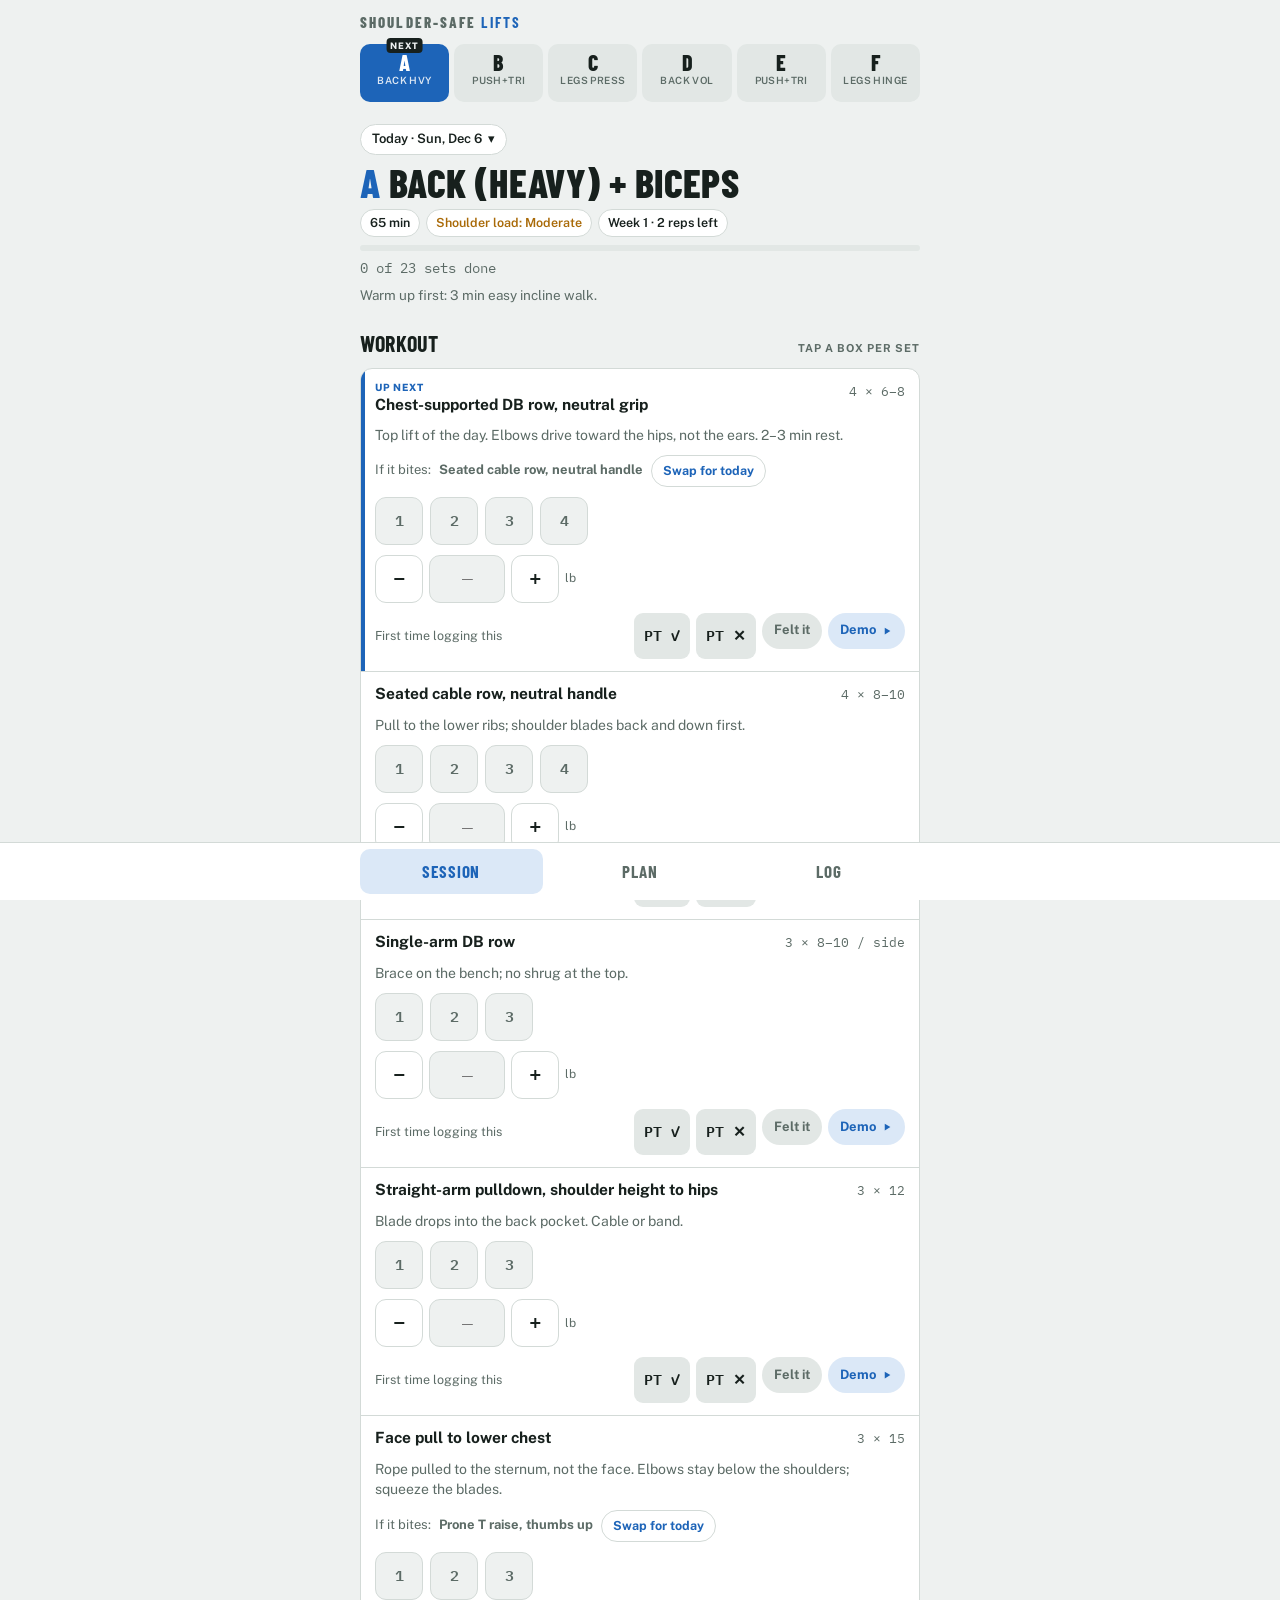
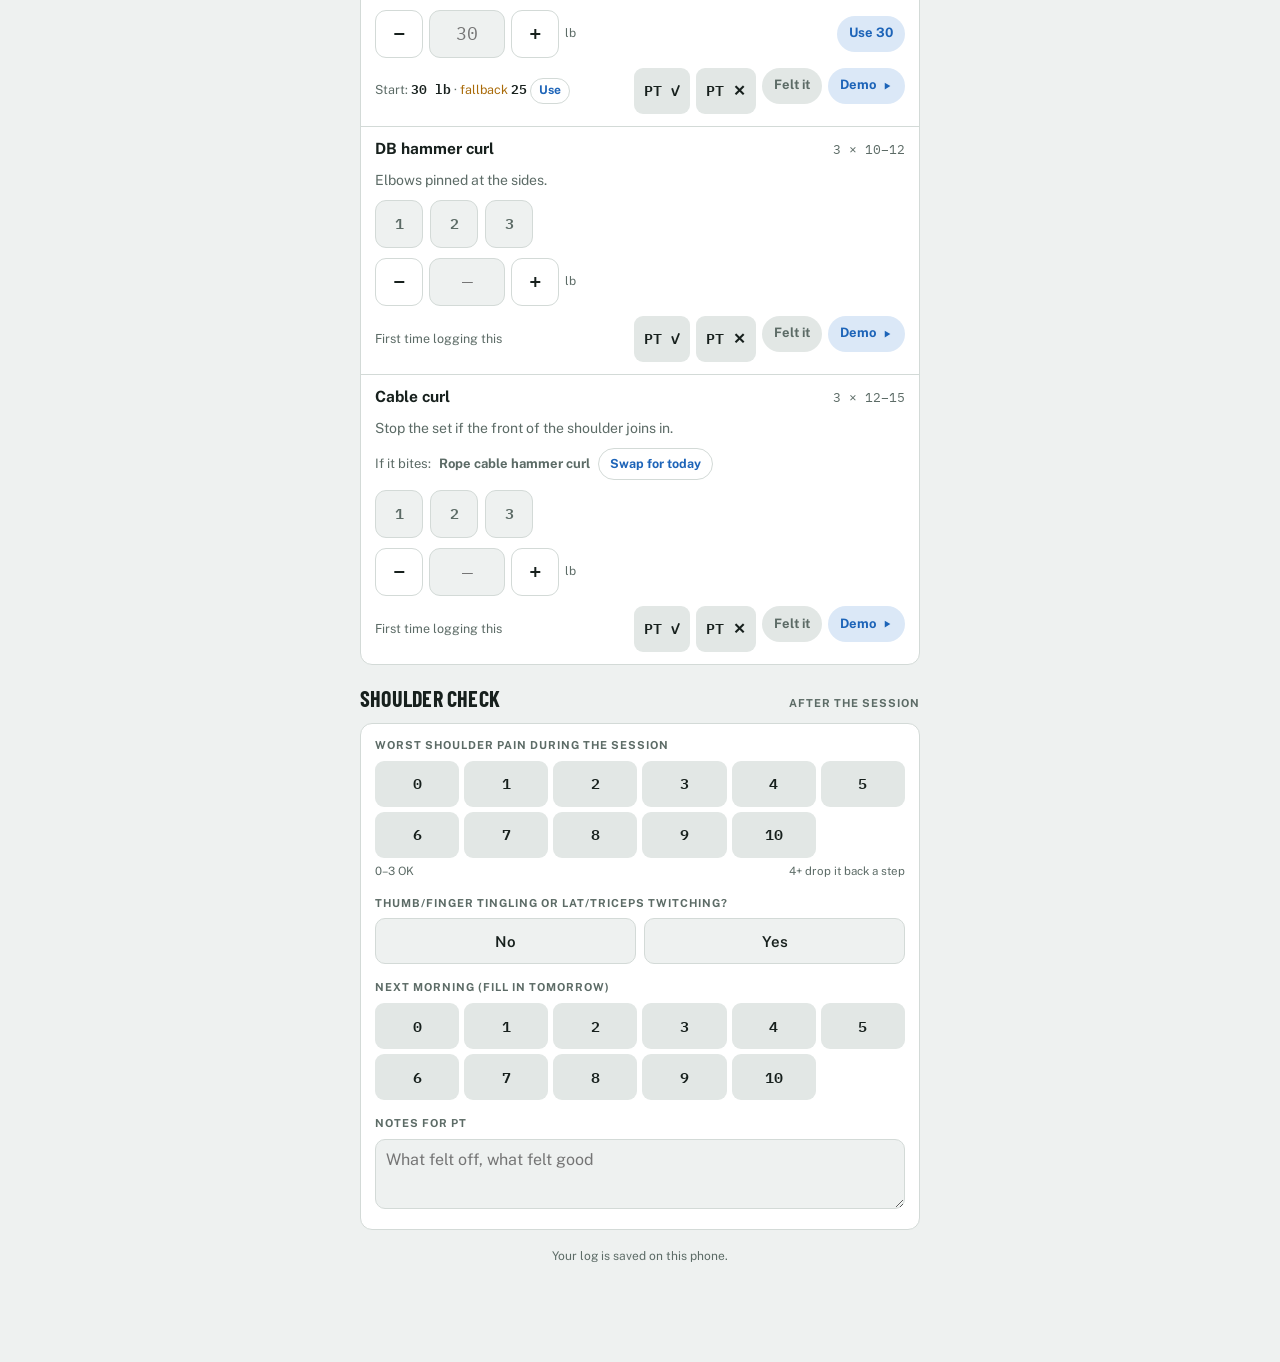
==== lifts/index.html @ d4acfa8b "Lifts: standing cable chest press replaces weighted push-up plus on B Co-Authored-By: Claude Fable 5" ====
<!doctype html>
<html lang="en">
<head>
<meta charset="utf-8">
<meta name="viewport" content="width=device-width,initial-scale=1,viewport-fit=cover">
<meta name="apple-mobile-web-app-capable" content="yes">
<meta name="mobile-web-app-capable" content="yes">
<meta name="apple-mobile-web-app-status-bar-style" content="default">
<meta name="apple-mobile-web-app-title" content="Lifts">
<meta name="theme-color" content="#eef1f0" media="(prefers-color-scheme: light)">
<meta name="theme-color" content="#0f1513" media="(prefers-color-scheme: dark)">
<title>Shoulder-Safe Lifts</title>
<link rel="manifest" href="./manifest.webmanifest">
<link rel="apple-touch-icon" href="./icon-180.png">
<link rel="icon" type="image/png" sizes="192x192" href="./icon-192.png">
<link rel="preconnect" href="https://fonts.googleapis.com">
<link rel="preconnect" href="https://fonts.gstatic.com" crossorigin>
<link rel="stylesheet" media="print" onload="this.media='all'" href="https://fonts.googleapis.com/css2?family=Barlow+Condensed:wght@600;700;800&family=Public+Sans:wght@400;500;600;700&family=IBM+Plex+Mono:wght@500;600&display=swap">
<style>
/* Layout: one phone column — sticky session strip, the session as a stack of exercise rows (finished ones collapse), fixed bottom tab bar. Kinesio-tape blue on cool chalk. */
:root{
  --bg:#eef1f0; --surface:#ffffff; --sunk:#e2e7e5; --ink:#17201d; --muted:#5c6b66; --line:#d3dad7;
  --tape:#1d64b8; --tape-ink:#ffffff; --tape-soft:#dbe8f7;
  --go:#2f7d4f; --go-soft:#dff0e5; --warn:#a96a08; --warn-soft:#f8ecd2; --stop:#b3362f; --stop-soft:#f7e0de;
  --display:"Barlow Condensed","Arial Narrow",system-ui,sans-serif;
  --body:"Public Sans",system-ui,-apple-system,"Segoe UI",sans-serif;
  --mono:"IBM Plex Mono",ui-monospace,"SF Mono",Menlo,monospace;
}
@media (prefers-color-scheme: dark){:root:not([data-theme="light"]){
  --bg:#0f1513; --surface:#18201d; --sunk:#111816; --ink:#e7eeeb; --muted:#93a39d; --line:#2a3531;
  --tape:#5aa0ec; --tape-ink:#06121f; --tape-soft:#16283d;
  --go:#5cc184; --go-soft:#14291d; --warn:#e2a64a; --warn-soft:#2c2212; --stop:#ee7a71; --stop-soft:#2f1715; color-scheme:dark}}
:root[data-theme="dark"]{
  --bg:#0f1513; --surface:#18201d; --sunk:#111816; --ink:#e7eeeb; --muted:#93a39d; --line:#2a3531;
  --tape:#5aa0ec; --tape-ink:#06121f; --tape-soft:#16283d;
  --go:#5cc184; --go-soft:#14291d; --warn:#e2a64a; --warn-soft:#2c2212; --stop:#ee7a71; --stop-soft:#2f1715; color-scheme:dark}
*{box-sizing:border-box}
html{background:var(--bg)}
body{margin:0;background:var(--bg);color:var(--ink);font-family:var(--body);font-size:15px;line-height:1.45;-webkit-text-size-adjust:100%;
  padding-left:max(16px,env(safe-area-inset-left,0px));padding-right:max(16px,env(safe-area-inset-right,0px));
  padding-block:0 calc(84px + env(safe-area-inset-bottom,0px))}
body::before{content:"";position:fixed;inset:0 0 auto;height:env(safe-area-inset-top,0px);z-index:10;background:var(--bg)}
[hidden]{display:none!important}
button,input,textarea,select,a,label{touch-action:manipulation}
.wrap{max-width:560px;margin:0 auto}
h1,h2,h3{font-family:var(--display);text-wrap:balance;margin:0;letter-spacing:.01em}
a{color:var(--tape)}
button{font:inherit;color:inherit}
:focus-visible{outline:2px solid var(--tape);outline-offset:2px}
.num{font-family:var(--mono);font-variant-numeric:tabular-nums}
.label{font-size:11px;font-weight:700;letter-spacing:.09em;text-transform:uppercase;color:var(--muted)}

/* header */
header{position:sticky;top:0;z-index:5;background:var(--bg);padding-top:calc(env(safe-area-inset-top,0px) + 12px);padding-bottom:10px}
.brand{font-family:var(--display);font-weight:800;font-size:15px;letter-spacing:.14em;text-transform:uppercase;color:var(--muted)}
.brand b{color:var(--tape)}
.strip{display:grid;grid-template-columns:repeat(6,1fr);gap:5px;margin-top:10px}
.ses{border:0;background:var(--sunk);border-radius:10px;padding:7px 2px 6px;cursor:pointer;display:flex;flex-direction:column;align-items:center;gap:2px;min-height:58px;position:relative}
.ses .c{font-family:var(--display);font-weight:800;font-size:22px;line-height:1}
.ses .n{font-size:10px;font-weight:600;color:var(--muted);text-transform:uppercase;letter-spacing:.04em;line-height:1.1;text-align:center}
.ses[aria-pressed="true"]{background:var(--tape);color:var(--tape-ink)}
.ses[aria-pressed="true"] .n{color:var(--tape-ink);opacity:.85}
.ses .flag{position:absolute;top:-6px;left:50%;transform:translateX(-50%);font-size:9px;font-weight:800;letter-spacing:.08em;text-transform:uppercase;background:var(--ink);color:var(--bg);border-radius:4px;padding:1px 4px}
.ses .tick{position:absolute;top:5px;right:6px;width:7px;height:7px;border-radius:50%;background:var(--go)}
.ses[aria-pressed="true"] .tick{background:var(--tape-ink)}

/* session header */
.sess{padding-block:12px 4px;display:grid;gap:8px}
.daterow{display:flex;align-items:center;gap:8px;flex-wrap:wrap}
.datebtn{position:relative;display:inline-flex;align-items:center;gap:6px;border:1px solid var(--line);background:var(--surface);border-radius:999px;padding:5px 11px;font-size:13px;font-weight:600}
.datebtn input{position:absolute;inset:0;opacity:0;width:100%;height:100%;font-size:16px}
.past{font-size:12.5px;font-weight:600;color:var(--warn)}
.sess h1{font-size:40px;font-weight:800;line-height:.95;text-transform:uppercase}
.sess h1 .code{color:var(--tape)}
.meta{display:flex;flex-wrap:wrap;gap:6px}
.chip{display:inline-flex;align-items:center;gap:6px;font-size:12.5px;font-weight:600;padding:4px 9px;border-radius:999px;background:var(--surface);border:1px solid var(--line)}
.chip.load-None,.chip.load-Light{color:var(--go)} .chip.load-Moderate{color:var(--warn)}
.progress{height:6px;background:var(--sunk);border-radius:3px;overflow:hidden}
.progress i{display:block;height:100%;width:0;background:var(--tape);transition:width .25s}
.note{font-size:13.5px;color:var(--muted);max-width:65ch;margin:0}

/* blocks */
section.block{margin-top:18px}
.bhead{display:flex;justify-content:space-between;align-items:baseline;gap:8px;margin-bottom:8px}
.bhead h2{font-size:22px;font-weight:700;text-transform:uppercase}
.list{background:var(--surface);border:1px solid var(--line);border-radius:12px;overflow:hidden}
.row{border-top:1px solid var(--line);scroll-margin-top:150px}
.row:first-child{border-top:0}
.rbody{padding:12px 14px;display:grid;gap:10px}
.row.next{box-shadow:inset 4px 0 0 var(--tape)}
.row.complete{background:color-mix(in srgb,var(--go-soft) 55%,var(--surface))}
.rtop{display:flex;justify-content:space-between;gap:10px;align-items:flex-start;background:none;border:0;padding:0;text-align:left;width:100%;cursor:default}
.rtop.tog{cursor:pointer}
.rname{font-weight:700;font-size:15.5px;line-height:1.25;min-width:0;display:flex;gap:7px;align-items:flex-start}
.rname .ok{flex:none;width:18px;height:18px;border-radius:50%;background:var(--go);display:grid;place-items:center;margin-top:1px}
.rname .ok svg{width:11px;height:11px;stroke:var(--surface)}
.upnext{font-size:10px;font-weight:800;letter-spacing:.08em;text-transform:uppercase;color:var(--tape);display:block;margin-bottom:2px}
.rx{font-family:var(--mono);font-size:13px;color:var(--muted);white-space:nowrap;padding-top:2px}
.cue{font-size:14px;color:var(--muted);margin:0}
.sets{display:flex;gap:7px;flex-wrap:wrap}
.set{width:48px;height:48px;border-radius:11px;border:1.5px solid var(--line);background:var(--bg);cursor:pointer;font-family:var(--mono);font-size:15px;font-weight:600;color:var(--muted);display:grid;place-items:center}
.set[aria-pressed="true"]{background:var(--go);border-color:var(--go);color:var(--surface)}
.wrow{display:flex;align-items:center;gap:6px;flex-wrap:wrap}
.step{width:48px;height:48px;border-radius:11px;border:1.5px solid var(--line);background:var(--surface);font-size:22px;font-weight:600;cursor:pointer;line-height:1}
.wt{width:76px;height:48px;border:1.5px solid var(--line);border-radius:11px;background:var(--bg);color:var(--ink);font-family:var(--mono);font-size:18px;text-align:center;padding:0 4px}
.u{font-size:12px;color:var(--muted)}
.uselast{border:0;background:var(--tape-soft);color:var(--tape);font-weight:700;font-size:13px;border-radius:999px;padding:0 12px;height:36px;cursor:pointer;margin-left:auto}
.foot{display:flex;flex-wrap:wrap;gap:8px;align-items:center;justify-content:space-between}
.last{font-size:12.5px;color:var(--muted)}
.last b{font-family:var(--mono);color:var(--ink);font-weight:600}
.btns{display:flex;gap:6px}
.pill{display:inline-flex;align-items:center;gap:5px;font-size:13px;font-weight:700;border:0;border-radius:999px;padding:0 12px;height:36px;cursor:pointer;white-space:nowrap}
.demo{color:var(--tape);background:var(--tape-soft)}
.demo[aria-expanded="true"]{background:var(--tape);color:var(--tape-ink)}
.demo svg{width:12px;height:12px}
.felt{color:var(--muted);background:var(--sunk)}
.pt{color:var(--muted);background:var(--sunk);padding:0 10px;min-width:44px;justify-content:center}
.pt.yes[aria-pressed="true"]{background:var(--go);color:var(--surface)}
.pt.no[aria-pressed="true"]{background:var(--stop);color:var(--surface)}
.row.declined .rname>span:last-child{text-decoration:line-through;color:var(--muted)}
.row.declined .sets,.row.declined .wrow{display:none}
.decl{font-size:13.5px;color:var(--stop);font-weight:600;margin:0}
.altline{font-size:13px;color:var(--muted);margin:0;display:flex;flex-wrap:wrap;gap:4px 8px;align-items:center}
.linkbtn{border:1.5px solid var(--line);background:var(--surface);border-radius:999px;height:32px;padding:0 11px;font-size:12.5px;font-weight:700;color:var(--tape);cursor:pointer}
.ptlist td.v{white-space:nowrap}
.ptlist .vv{font-weight:700}
.ptlist .vv.ok{color:var(--go)} .ptlist .vv.no{color:var(--stop)} .ptlist .vv.na{color:var(--muted)}
.felt[aria-pressed="true"]{background:var(--stop);color:var(--surface)}
.where{display:flex;flex-wrap:wrap;gap:6px;align-items:center}
.wh{border:1.5px solid var(--line);background:var(--surface);border-radius:999px;height:36px;padding:0 12px;font-size:13px;font-weight:600;cursor:pointer}
.wh[aria-pressed="true"]{background:var(--stop-soft);border-color:var(--stop);color:var(--stop)}
.vslot{display:grid;gap:6px;padding:0 14px 12px}
.vslot:empty{display:none}
.video{position:relative;width:100%;aspect-ratio:16/9;max-width:100%;border-radius:10px;overflow:hidden;background:var(--sunk)}
.video iframe{position:absolute;inset:0;width:100%;height:100%;border:0}
.vcap{font-size:11.5px;color:var(--muted);margin:0}
.ctl{display:grid;gap:10px}
.row.collapsed .cue,.row.collapsed .ctl{display:none}

/* shoulder check */
.sc{background:var(--surface);border:1px solid var(--line);border-radius:12px;padding:14px;display:grid;gap:16px}
.scale{display:grid;grid-template-columns:repeat(6,1fr);gap:5px}
.pt{height:46px;border:0;border-radius:9px;background:var(--sunk);font-family:var(--mono);font-size:15px;font-weight:600;cursor:pointer;color:var(--ink)}
.pt.z1[aria-pressed="true"]{background:var(--go);color:var(--surface)}
.pt.z2[aria-pressed="true"]{background:var(--stop);color:var(--surface)}
.scalekey{display:flex;justify-content:space-between;font-size:11.5px;color:var(--muted);margin-top:5px}
.toggle{display:flex;gap:8px}
.tg{flex:1;height:46px;border-radius:10px;border:1.5px solid var(--line);background:var(--bg);font-weight:600;cursor:pointer}
.tg[aria-pressed="true"]{background:var(--ink);color:var(--bg);border-color:var(--ink)}
.verdict{border-radius:10px;padding:11px 12px;font-size:14px;font-weight:500}
.verdict.ok{background:var(--go-soft);color:var(--go)}
.verdict.back{background:var(--warn-soft);color:var(--warn)}
.verdict.stop{background:var(--stop-soft);color:var(--stop)}
.verdict strong{display:block;font-family:var(--display);font-size:18px;text-transform:uppercase;letter-spacing:.02em}
.q{display:block;margin-bottom:7px}
textarea{width:100%;min-height:70px;border:1.5px solid var(--line);border-radius:10px;background:var(--bg);color:var(--ink);font:inherit;font-size:16px;padding:8px 10px;resize:vertical}

/* plan + log */
.prose{background:var(--surface);border:1px solid var(--line);border-radius:12px;padding:14px 16px}
.prose ul{margin:0;padding-left:18px;display:grid;gap:7px}
.weeks{display:grid;grid-template-columns:repeat(4,1fr);gap:6px}
.wk{height:56px;border:1.5px solid var(--line);background:var(--surface);border-radius:11px;cursor:pointer;display:flex;flex-direction:column;align-items:center;justify-content:center;gap:1px}
.wk b{font-family:var(--display);font-size:22px;line-height:1}
.wk span{font-size:10.5px;color:var(--muted);font-weight:600}
.wk[aria-pressed="true"]{background:var(--ink);color:var(--bg);border-color:var(--ink)}
.wk[aria-pressed="true"] span{color:var(--bg);opacity:.8}
.tbl{overflow-x:auto}
table{width:100%;border-collapse:collapse;font-size:13.5px}
th,td{text-align:left;padding:9px 10px;border-top:1px solid var(--line);vertical-align:top}
th{font-size:11px;letter-spacing:.08em;text-transform:uppercase;color:var(--muted);border-top:0}
td.n{font-family:var(--mono);font-variant-numeric:tabular-nums;white-space:nowrap}
.empty{padding:22px 16px;text-align:center;color:var(--muted);font-size:14px}
.empty h3{font-size:20px;color:var(--ink);text-transform:uppercase;margin-bottom:4px}
.pp{display:inline-block;min-width:26px;text-align:center;border-radius:6px;padding:1px 6px;font-family:var(--mono);font-size:12.5px;font-weight:600}
.pp.ok{background:var(--go-soft);color:var(--go)} .pp.hi{background:var(--stop-soft);color:var(--stop)} .pp.na{background:var(--sunk);color:var(--muted)}
details.ent{border-top:1px solid var(--line)}
details.ent:first-child{border-top:0}
details.ent summary{list-style:none;cursor:pointer;padding:12px 14px;display:grid;grid-template-columns:1fr auto;gap:2px 10px;align-items:center}
details.ent summary::-webkit-details-marker{display:none}
.sd{font-family:var(--mono);font-size:12.5px;color:var(--muted)}
.st{font-weight:700}
.sr{grid-row:1/3;grid-column:2;display:flex;gap:5px;align-items:center}
.ebody{padding:0 14px 14px;display:grid;gap:10px}
.ebody table{font-size:13px}
.ebody td,.ebody th{padding:7px 6px}
.fl{color:var(--stop);font-weight:600}
.backup{display:grid;gap:10px}
.bbtns{display:flex;gap:8px;flex-wrap:wrap}
.bb{height:46px;padding:0 18px;border-radius:11px;font-weight:700;cursor:pointer;border:1.5px solid var(--line);background:var(--surface)}
.bb.primary{background:var(--tape);color:var(--tape-ink);border-color:var(--tape)}
.bstat{font-size:13px;color:var(--muted)}
.bstat.stale{color:var(--warn);font-weight:600}
select{height:44px;border:1.5px solid var(--line);border-radius:10px;background:var(--surface);color:var(--ink);font:inherit;font-size:16px;padding:0 10px;width:100%}
.chart{width:100%;height:auto;display:block}
.chart text{font-family:var(--mono);font-size:10px;fill:var(--muted)}
.chart .grid{stroke:var(--line);stroke-width:1}
.chart .ln{fill:none;stroke:var(--tape);stroke-width:2.5;stroke-linejoin:round;stroke-linecap:round}
.chart .ar{fill:var(--tape-soft);stroke:none}
.chart .dt{fill:var(--surface);stroke:var(--tape);stroke-width:2}
.chart .end{fill:var(--tape);stroke:none}
.chart .endlbl{fill:var(--ink);font-weight:600;font-size:11px}
.toast{position:fixed;left:50%;transform:translateX(-50%);bottom:calc(76px + env(safe-area-inset-bottom,0px));background:var(--ink);color:var(--bg);padding:9px 14px;border-radius:10px;font-size:14px;font-weight:600;z-index:20;max-width:calc(100% - 32px)}
.sync{font-size:12px;color:var(--muted);text-align:center;margin-top:18px}

/* tab bar */
nav.tabs{position:fixed;left:0;right:0;bottom:0;z-index:6;background:var(--surface);border-top:1px solid var(--line);
  padding:6px max(16px,env(safe-area-inset-right,0px)) calc(6px + env(safe-area-inset-bottom,0px)) max(16px,env(safe-area-inset-left,0px));
  display:flex;justify-content:center}
nav.tabs .in{display:grid;grid-template-columns:repeat(3,1fr);gap:6px;width:100%;max-width:560px}
.tab{border:0;background:transparent;border-radius:10px;padding:10px 0;font-family:var(--display);font-weight:700;font-size:17px;text-transform:uppercase;letter-spacing:.05em;color:var(--muted);cursor:pointer}
.tab[aria-selected="true"]{background:var(--tape-soft);color:var(--tape)}
@media (prefers-reduced-motion:reduce){*{transition:none!important;scroll-behavior:auto!important}}
</style>
</head>
<body>
<div class="wrap">
  <header>
    <div class="brand">Shoulder-safe <b>lifts</b></div>
    <div class="strip" role="group" aria-label="Pick a session" id="strip"></div>
  </header>
  <main id="view-today" role="tabpanel" aria-labelledby="tab-today">
    <div id="sesshead"></div>
    <div id="workout"></div>
    <div id="check"></div>
  </main>
  <main id="view-plan" role="tabpanel" aria-labelledby="tab-plan" hidden></main>
  <main id="view-log" role="tabpanel" aria-labelledby="tab-log" hidden></main>
  <p class="sync" id="sync">Your log is saved on this phone.</p>
</div>
<input type="file" id="importfile" accept=".json,application/json" hidden>
<div class="toast" id="toast" role="status" hidden></div>
<nav class="tabs" role="tablist" aria-label="Sections"><div class="in">
  <button class="tab" role="tab" id="tab-today" aria-controls="view-today" aria-selected="true">Session</button>
  <button class="tab" role="tab" id="tab-plan" aria-controls="view-plan" aria-selected="false" tabindex="-1">Plan</button>
  <button class="tab" role="tab" id="tab-log" aria-controls="view-log" aria-selected="false" tabindex="-1">Log</button>
</div></nav>

<script>
(function(){
'use strict';
/* ================= program ================= */
// sets: a number, or [week1, week2, week3, week4]; 0 = not this week.
// step: weight +/- increment in lb; w:false = bodyweight / no weight field.
const X=(k,n,sets,reps,cue,o={})=>Object.assign({k,n,sets,reps,cue,w:true,step:5},o);
const SESSIONS=[
 {code:'A',short:'Back hvy',name:'Back (heavy) + biceps',time:'65 min',load:'Moderate',ex:[
  X('csrow','Chest-supported DB row, neutral grip',[4,4,4,2],'6–8','Top lift of the day. Elbows drive toward the hips, not the ears. 2–3 min rest.',{light:true}),
  X('cablerow','Seated cable row, neutral handle',[4,4,4,2],'8–10','Pull to the lower ribs; shoulder blades back and down first.'),
  X('dbrow','Single-arm DB row',[3,3,3,2],'8–10 / side','Brace on the bench; no shrug at the top.'),
  X('sapd','Straight-arm pulldown, shoulder height to hips',[3,3,3,2],'12','Blade drops into the back pocket. Cable or band.'),
  X('facepull','Face pull to lower chest',[3,3,3,2],'15','Rope pulled to the sternum, not the face. Elbows stay below the shoulders; squeeze the blades.',{start:30,light:true}),
  X('hammer','DB hammer curl',[3,3,3,2],'10–12','Elbows pinned at the sides.',{step:2.5}),
  X('cablecurl','Cable curl',[3,3,3,2],'12–15','Stop the set if the front of the shoulder joins in.',{light:true})]},
 {code:'B',short:'Push+tri',name:'Push + triceps',time:'60 min',load:'Moderate',note:'Pushing rules: neutral grip, elbows about 45°, hands never above shoulder height, no incline, no dips.',ex:[
  X('floor','DB floor press, neutral grip',[4,4,4,2],'6–8','Top lift of the day. Elbows touch the floor and pause; the floor limits the range for you.'),
  X('chestpress','Machine chest press, neutral handles',[3,3,3,2],'10','Set the seat so the handles sit at mid-chest, not the shoulders. Blades back into the pad.',{start:60,step:10,light:true}),
  X('cablefly','Cable fly, low-to-mid',[3,3,3,2],'12','Pulleys set at hip to waist height, hands finish at sternum height. Soft elbows; stop the stretch short.',{start:15,step:2.5,light:true}),
  X('cablepress','Standing single-arm cable chest press',[3,3,3,2],'12 / side','Handle at mid-chest height, neutral grip, split stance. Press straight forward and let the shoulder blade glide around the ribs at the end. Don’t let the shoulder roll forward.',{start:30,step:5}),
  X('rope','Rope triceps pushdown',[4,4,4,2],'10–12','Elbows at the sides; spread the rope at the bottom.'),
  X('barpushdown','Straight-bar pushdown',[3,3,3,2],'12','Elbows pinned, wrists straight. Replaces the reverse-grip pushdown.',{start:40,light:true}),
  X('kick','DB triceps kickback',[2,2,2,1],'15','Upper arm parallel to the floor; only the forearm moves.',{step:2.5})]},
 {code:'C',short:'Legs press',name:'Legs (press)',time:'55 min',load:'None',ex:[
  X('lpress','Leg press',[4,4,4,2],'6–8','Top lift of the day. Full depth your low back allows; don’t let the hips tuck at the bottom. 2–3 min rest.',{step:10}),
  X('sllpress','Single-leg leg press',[3,3,3,2],'10 / side','Foot centred on the plate, knee tracks over the toes. Lighter than you think.',{step:10,start:90}),
  X('bss','Bulgarian split squat, DB at chest',[3,3,3,2],'8 / side','Torso tall.'),
  X('legext','Leg extension',[3,3,3,2],'12','2-second lower.'),
  X('hipabd','Hip abduction machine',[3,3,3,2],'15','Lean slightly forward, pause at the widest point. Shoulders relaxed.')]},
 {code:'D',short:'Back vol',name:'Back (volume) + scap + biceps',time:'65 min',load:'Moderate',ex:[
  X('mrow','Machine row, neutral grip',[4,4,4,2],'10','Chest stays on the pad.'),
  X('inv','Inverted row',[3,3,3,2],'8–10','Bar to lower chest. Feet on a bench once 10 is easy.',{w:false,light:true}),
  X('sacr','Single-arm cable row',[3,3,3,2],'12 / side','Let the blade reach forward, then pull it back first.'),
  X('kneelpull','Kneeling cable lat pulldown',[3,3,3,2],'12','Kneel facing the stack with the pulley set so the arms START at shoulder height, never overhead. Pull the elbows to the ribs.',{start:40,light:true}),
  X('pronet','Prone T raise, thumbs up',[3,3,3,2],'12','Mid-trap, not upper.',{step:1}),
  X('sler','Side-lying DB external rotation',[2,2,2,1],'15','Towel under the elbow. Light.',{step:1}),
  X('ezcurl','EZ-bar curl, light',[3,3,3,2],'10','CAUTION: palms-up loads the biceps tendon. Light bar, elbows pinned, stop the set the moment the front of the shoulder joins in. Sore next morning → swap to hammer curls for a week.',{start:35,light:true}),
  X('ropeham','Rope cable hammer curl',[3,3,3,2],'12–15','Elbows pinned.',{start:30})]},
 {code:'E',short:'Push+tri',name:'Push + triceps (DB bench)',time:'55 min',load:'Moderate',note:'Same pushing rules as B. The DB bench is a trial: progress it only when the next morning is 0–2.',ex:[
  X('dbbench','Flat DB bench, neutral grip, VERY light',[3,3,3,2],'10','CAUTION: new movement. Elbows about 45°, stop the dumbbells an inch above the chest — never sink into the stretch. Start at floor-press weight minus 10 lb. Any pinch at the front → back to floor press.',{start:20,light:true}),
  X('cgpushup','Close-grip push-up, hands on a bench',[3,3,3,2],'12','Hands under the shoulders, elbows brush the ribs. Move to the floor when 12 is easy.',{w:false}),
  X('cablefly','Cable fly, low-to-mid',[3,3,3,2],'15','Hands finish at sternum height. Stop the stretch short.',{start:15,step:2.5,light:true}),
  X('rope','Rope triceps pushdown',[3,3,3,2],'12','Elbows at the sides.'),
  X('kick','DB triceps kickback',[3,3,3,2],'15','Only the forearm moves.',{step:2.5}),
  X('barpushdown','Straight-bar pushdown',[2,2,2,1],'15','Elbows pinned.',{start:40,light:true})]},
 {code:'F',short:'Legs hinge',name:'Legs (hinge) + biceps',time:'60 min',load:'Light',ex:[
  X('thrust','Barbell hip thrust',[4,4,4,2],'6–8','Top lift of the day. Hands only steady the bar; chin tucked.',{step:10}),
  X('pullthrough','Cable pull-through',[3,3,3,2],'12','Rope between the legs, hinge at the hips, arms stay relaxed and straight. Squeeze the glutes to stand.',{start:50}),
  X('lcurl','Lying leg curl',[4,4,4,2],'10','Slow lower.'),
  X('backext','45° back extension, plate on chest',[3,3,3,2],'12','Plate hugged to the chest, not hanging. Squeeze the glutes at the top.',{start:25}),
  X('lunge','Reverse lunge, DB at chest',[3,3,3,2],'8 / side','Short step, knee to the floor.'),
  X('hammer','DB hammer curl',[3,3,3,2],'10','Elbows pinned.',{step:2.5}),
  X('cablecurl','Cable curl',[2,2,2,1],'15','Stop if the front of the shoulder joins in.')]}
];
const ALT={
 floor:X('floor','DB floor press, neutral grip',0,'8–10','The floor limits the range. Elbows pause on the floor.'),
 hammer:X('hammer','DB hammer curl',0,'10–12','Neutral grip takes the biceps tendon out of it.',{step:2.5}),
 pup:X('pup','Push-up plus, hands on a bench',0,'10–12','Push the floor away at the top.',{w:false}),
 pronet:X('pronet','Prone T raise, thumbs up',0,'12–15','Mid-trap, not upper.',{step:1}),
 sapd:X('sapd','Straight-arm pulldown, shoulder height to hips',0,'12','Blade drops into the back pocket.'),
 ropeham:X('ropeham','Rope cable hammer curl',0,'12–15','Elbows pinned.',{start:30}),
 lpress:X('lpress','Leg press',0,'10','Full depth your low back allows.',{step:10}),
 mrow:X('mrow','Machine row, neutral grip',0,'10','Chest stays on the pad.'),
 rope:X('rope','Rope triceps pushdown',0,'12','Elbows at the sides.'),
 cablerow:X('cablerow','Seated cable row, neutral handle',0,'10','Pull to the lower ribs.')
};
const ALTS={dbbench:'floor',chestpress:'floor',cablefly:'pup',ezcurl:'hammer',cablecurl:'ropeham',facepull:'pronet',kneelpull:'sapd',inv:'mrow',barpushdown:'rope',csrow:'cablerow'};
const ROTATION=['A','B','C','D','E','F'];
const WEEKS={
 1:{rir:'2 reps left',back:'Start from your last logged weights. Add 5 lb when you hit the top of the rep range on every set.',arms:'Start where you left off. +2.5–5 lb at the top of the range.',legs:'Add 10 lb at the top of the range.'},
 2:{rir:'1–2 reps left',back:'Keep adding where earned.',arms:'Keep adding where earned.',legs:'Keep adding where earned.'},
 3:{rir:'1 rep left',back:'Hardest week. Same rule.',arms:'Same rule. Drop cable curls first if the front of the shoulder complains.',legs:'Same rule.'},
 4:{rir:'3 reps left',back:'Light week: half the sets at week-3 weight. Then restart week 1 heavier.',arms:'Half the sets.',legs:'Half the sets.'}
};
const WHERE=['Front','Top / side','Back','Neck','Down the arm'];
const VID={"csrow": {"id": "f0bFCVXB8hc", "t": "Chest Supported DB Row", "c": "Travis Tarrant"}, "cablerow": {"id": "XaHV_8Nbyug", "t": "Seated Close Grip Cable Row", "c": "Team Evolve"}, "dbrow": {"id": "8iMJWCAIV78", "t": "One-Arm Dumbbell Row", "c": "Mind Pump TV"}, "sapd": {"id": "wcVDItawocI", "t": "Straight Arm Pulldown", "c": "Bodybuilding.com"}, "pronet": {"id": "J-TvvTbMkkY", "t": "Prone T Raise", "c": "Alpha Coach"}, "hammer": {"id": "CFBZ4jN1CMI", "t": "Dumbbell Hammer Curl", "c": "NASM"}, "cablecurl": {"id": "OsQupgowb00", "t": "Standing Biceps Cable Curl", "c": "Fitness Arabia"}, "goblet": {"id": "JO7D6GJ98wY", "t": "Goblet Squat", "c": "Jack Hanrahan Fitness"}, "bss": {"id": "-IpkZv8tZYM", "t": "DB Bulgarian Split Squat", "c": "Horton Barbell"}, "legext": {"id": "xAUvXdHu1sI", "t": "Leg Extension", "c": "Tim Bullici"}, "pallof": {"id": "Te5VAYXy0wQ", "t": "Pallof Press", "c": "MuscleWiki"}, "rope": {"id": "K--j4Qh9d2s", "t": "Rope Triceps Pushdown", "c": "Germain Craddock's EVA"}, "kick": {"id": "ShCYaoHmWmk", "t": "Dumbbell Kickback", "c": "LivestrongWoman"}, "revcurl": {"id": "aIrvcBlNHBA", "t": "EZ Bar Reverse Curl", "c": "FITASTIC"}, "thrust": {"id": "eutQE64svRE", "t": "Barbell Hip Thrust", "c": "Ben Yanes"}, "lcurl": {"id": "SbSNUXPRkc8", "t": "Lying Leg Curl", "c": "PureGym"}, "mrow": {"id": "QpLTp2AJ_cI", "t": "Machine Chest Supported Row", "c": "Fox Body Fitness"}, "inv": {"id": "hXTc1mDnZCw", "t": "Inverted Row", "c": "BarBend"}, "sacr": {"id": "NwyhyKyFgf4", "t": "Single Arm Seated Cable Row", "c": "Rob Riches"}, "pup": {"id": "RR5xJ1mXEV4", "t": "Push-Up Plus", "c": "Matthew Stevens"}, "floor": {"id": "T0Y3OBF1bNI", "t": "Dumbbell Floor Press", "c": "PureGym"}, "rgpd": {"id": "byN9-8JOKD0", "t": "Single Arm Reverse Grip Pushdown", "c": "SET FOR SET"}, "lpress": {"id": "uRFWe2nOUjg", "t": "Leg Press", "c": "Tim Bullici"}, "lunge": {"id": "MpfeGnBFEo8", "t": "Dumbbell Reverse Lunge", "c": "IronmasterPro"}, "slcurl": {"id": "Z5pRnXaCjpM", "t": "Seated Leg Curl", "c": "Hammer Fitness"}, "walk": {"id": "Ii71nAaRc_8", "t": "Incline Treadmill Walking", "c": "Team Evolve"}, "backext": {"id": "OMb1VFQK9Tk", "t": "45 Degree Hip Extension", "c": "Physique Development"}, "sler": {"id": "20v3G-odF5c", "t": "Sidelying Shoulder External Rotation", "c": "Release Physical Therapy"}, "proneext": {"id": "KvY2S9UdDY0", "t": "Prone Shoulder Extensions", "c": "Myokinetix Physical Therapy"}, "hipabd": {"id": "TKtB6RWTTNc", "t": "Machine Hip Abduction", "c": "Ryan Treadaway"}, "cablecrunch": {"id": "jBtiDLz0y7s", "t": "Kneeling Cable Rope Crunch", "c": "Sean Nalewanyj"}, "ropeham": {"id": "PslvRTdHJHY", "t": "Rope Cable Hammer Curls", "c": "Jeremy Reid"}, "facepull": {"id": "0Po47vvj9g4", "t": "Cable Face Pulls", "c": "PureGym"}, "chestpress": {"id": "n8TOta_pfr4", "t": "Chest Press Machine", "c": "LIVESTRONG"}, "cablefly": {"id": "M1N804yWA-8", "t": "Low Cable Chest Fly", "c": "ScottHermanFitness"}, "kneelpull": {"id": "VIJPZ8m0EDM", "t": "Kneeling Lat Pulldowns", "c": "PureGym"}, "ezcurl": {"id": "tJIFTI9wZOw", "t": "EZ Bar Curl", "c": "Renaissance Periodization"}, "dbbench": {"id": "WLTU1j7Ur8M", "t": "Dumbbell Bench Press", "c": "BarBend"}, "cgpushup": {"id": "XtU2VQVuLYs", "t": "Diamond Push Up", "c": "Marcus Filly"}, "pullthrough": {"id": "KxFMmGPoYpY", "t": "Cable Pull Through", "c": "Mitch Coleman"}, "barpushdown": {"id": "2-LAMcpzODU", "t": "Tricep Pushdown", "c": "ScottHermanFitness"}, "sllpress": {"id": "atkrHWTu4Vk", "t": "Single Leg Press", "c": "Chris Byrd"}};
const NAMES={};SESSIONS.forEach(s=>s.ex.forEach(e=>{if(!NAMES[e.k])NAMES[e.k]=e.n}));
Object.values(ALT).forEach(e=>{if(!NAMES[e.k])NAMES[e.k]=e.n});
const sesBy=c=>SESSIONS.find(s=>s.code===c)||{code:c,short:c,name:c==='W'?'Zone 2 walk':'Retired session',time:'',load:'None',ex:[]};
const setsFor=(e,wk)=>Array.isArray(e.sets)?e.sets[wk-1]:e.sets;
const exFor=(s,wk,l)=>s.ex.filter(e=>setsFor(e,wk)>0).map(e=>{const sw=l&&l.swaps&&l.swaps[e.k];if(!sw||!ALT[sw])return e;const a=Object.assign({},ALT[sw]);a.sets=e.sets;a.orig=e.k;return a});

/* ================= helpers ================= */
const $=s=>document.querySelector(s);
const esc=s=>String(s==null?'':s).replace(/[&<>"]/g,c=>({'&':'&amp;','<':'&lt;','>':'&gt;','"':'&quot;'}[c]));
const pad=n=>String(n).padStart(2,'0');
const isoDate=d=>d.getFullYear()+'-'+pad(d.getMonth()+1)+'-'+pad(d.getDate());
const todayISO=()=>isoDate(new Date());
const pretty=d=>new Date(d+'T12:00').toLocaleDateString(undefined,{weekday:'short',month:'short',day:'numeric'});
const daysBetween=(a,b)=>Math.round((new Date(b+'T12:00')-new Date(a+'T12:00'))/864e5);
const ICON_PLAY='<svg viewBox="0 0 16 16" fill="currentColor" aria-hidden="true"><path d="M5 3.5v9l7.5-4.5z"/></svg>';
const ICON_OK='<svg viewBox="0 0 16 16" fill="none" stroke-width="2.6" stroke-linecap="round" stroke-linejoin="round" aria-hidden="true"><path d="m3.5 8.5 3 3 6-7"/></svg>';
const lsGet=(k,d)=>{try{const v=localStorage.getItem(k);return v==null?d:JSON.parse(v)}catch(e){return d}};
const lsSet=(k,v)=>{try{localStorage.setItem(k,JSON.stringify(v));return true}catch(e){return false}};
function toast(msg){const t=$('#toast');t.textContent=msg;t.hidden=false;clearTimeout(toast._t);toast._t=setTimeout(()=>{t.hidden=true},2600)}

/* ================= state ================= */
let week=lsGet('ssl-week',1); if(![1,2,3,4].includes(week))week=1;
let logs=lsGet('ssl-logs-v2',null);
if(!logs){ // migrate v1 (keyed by date, tied to weekdays)
  logs={};const old=lsGet('ssl-logs',{})||{};const map={mon:'A',tue:'B',wed:'C',fri:'D',sat:'E',sun:'W'};
  Object.values(old).forEach(l=>{if(!l||!l.date)return;const code=map[l.dayKey];if(!code)return;
    logs[l.date+'_'+code]={date:l.date,code,week:l.week||1,sets:l.sets||{},weights:l.weights||{},felt:{},pain:l.pain??null,tingle:l.tingle??null,morning:null,note:l.note||'',updated:l.updated||0}});
  lsSet('ssl-logs-v2',logs);
}
const blank=(date,code)=>({date,code,week,sets:{},weights:{},felt:{},swaps:{},pain:null,tingle:null,morning:null,note:'',updated:0});
const keyOf=(date,code)=>date+'_'+code;
function active(l){return !!l&&(Object.values(l.sets||{}).some(a=>a&&a.some(Boolean))||Object.keys(l.weights||{}).length>0||l.pain!=null||l.morning!=null||(l.note||'').trim()!==''||Object.values(l.felt||{}).some(f=>f&&f.on))}
function entries(){return Object.values(logs).filter(active).sort((a,b)=>a.date===b.date?(b.updated||0)-(a.updated||0):(a.date<b.date?1:-1))}
function nextUp(){const last=entries().find(l=>ROTATION.includes(l.code));if(!last)return 'A';return ROTATION[(ROTATION.indexOf(last.code)+1)%ROTATION.length]}
function pickSession(date){const today=entries().filter(l=>l.date===date);return today.length?today[0].code:nextUp()}
let selDate=todayISO(), lastSeenToday=selDate, selCode=pickSession(selDate);
const cur=()=>logs[keyOf(selDate,selCode)]||blank(selDate,selCode);
function ensure(){const k=keyOf(selDate,selCode);if(!logs[k])logs[k]=blank(selDate,selCode);return logs[k]}
function save(l){l.updated=Date.now();if(!lsSet('ssl-logs-v2',logs))toast('Couldn’t save. Phone storage may be full.')}
function lastWeight(k,l){
  for(const e of entries()){if(e===l||e.date>l.date)continue;if(e.date===l.date&&(e.updated||0)>(l.updated||0)&&e.code!==l.code)continue;
    const w=e.weights&&e.weights[k];if(w)return{w,d:e.date}}
  return null;
}
const openDemos=new Set(), expanded=new Set();
let pt=lsGet('ssl-pt',{})||{}; // exercise key -> 'ok' | 'no'
function setPT(k,v){if(pt[k]===v)delete pt[k];else pt[k]=v;lsSet('ssl-pt',pt)}

/* ================= demos ================= */
const vidKey=e=>e.vid||e.k;
function demoBtn(e){if(!VID[vidKey(e)])return '';const o=openDemos.has(e.k);
  return '<button class="pill demo" data-demo="'+e.k+'" aria-expanded="'+o+'">'+(o?'Hide demo':'Demo')+' '+ICON_PLAY+'</button>'}
function demoBox(e){const v=VID[vidKey(e)];if(!v||!openDemos.has(e.k))return '';
  return '<div class="video"><iframe src="https://www.youtube-nocookie.com/embed/'+v.id+'?playsinline=1&rel=0" title="'+esc(v.t)+'" referrerpolicy="strict-origin-when-cross-origin" allow="accelerometer; encrypted-media; gyroscope; picture-in-picture; fullscreen" allowfullscreen></iframe></div><p class="vcap">'+esc(v.t)+' · '+esc(v.c)+'</p>'}

/* ================= render: strip ================= */
function renderStrip(){
  const nu=nextUp(); const recent=new Set(entries().filter(l=>daysBetween(l.date,todayISO())<7).map(l=>l.code));
  $('#strip').innerHTML=SESSIONS.map(s=>'<button class="ses" data-ses="'+s.code+'" aria-pressed="'+(s.code===selCode)+'" aria-label="Session '+s.code+': '+esc(s.name)+(s.code===nu?', next up':'')+'">'+
    (s.code===nu?'<span class="flag">Next</span>':'')+(recent.has(s.code)?'<span class="tick" title="Done in the last 7 days"></span>':'')+
    '<span class="c">'+s.code+'</span><span class="n">'+esc(s.short)+'</span></button>').join('');
}

/* ================= render: session ================= */
function totals(l,s){const ex=exFor(s,l.week||week,l);let t=0,d=0;ex.forEach(e=>{const n=setsFor(e,l.week||week);t+=n;d+=((l.sets[e.k]||[]).slice(0,n).filter(Boolean).length)});return{t,d}}
function renderHead(){
  const s=sesBy(selCode),l=cur(),wk=l.updated?l.week:week,W=WEEKS[wk],isToday=selDate===todayISO();
  const {t,d}=totals(l,s);
  let h='<div class="sess"><div class="daterow"><label class="datebtn"><span>'+(isToday?'Today · ':'')+esc(pretty(selDate))+'</span><span aria-hidden="true">▾</span><input type="date" id="datepick" value="'+selDate+'" max="'+todayISO()+'" aria-label="Change the date of this session"></label>'+
    (!isToday?'<span class="past">Logging a past day</span>':'')+'</div>';
  h+='<h1><span class="code">'+s.code+'</span> '+esc(s.name)+'</h1>';
  h+='<div class="meta"><span class="chip">'+s.time+'</span><span class="chip load-'+s.load+'">Shoulder load: '+s.load+'</span><span class="chip">Week '+wk+' · '+W.rir+'</span></div>';
  h+='<div class="progress" aria-hidden="true"><i id="prog" style="width:'+(t?Math.round(d/t*100):0)+'%"></i></div><p class="note num" id="progtxt">'+d+' of '+t+' sets done</p>';
  if(s.note)h+='<p class="note">'+esc(s.note)+'</p>';
  if(s.code!=='W')h+='<p class="note">Warm up first: 3 min easy incline walk.</p>';
  h+='</div>';
  $('#sesshead').innerHTML=h;
}
function nextKey(l,s){const wk=l.week||week;for(const e of exFor(s,wk,l)){if(pt[e.k]==='no')continue;const n=setsFor(e,wk);if((l.sets[e.k]||[]).slice(0,n).filter(Boolean).length<n)return e.k}return null}
function rowBody(e,l,s,nk){
  const wk=l.week||week,n=setsFor(e,wk),a=(l.sets[e.k]||[]),done=a.slice(0,n).filter(Boolean).length===n;
  const col=done&&!expanded.has(e.k), f=(l.felt||{})[e.k]||{}, w=(l.weights||{})[e.k]||'', prev=e.w?lastWeight(e.k,l):null, dec=pt[e.k]==='no';
  const sug=prev?prev.w:(e.start?String(e.start):null), st=e.step||5;
  const fb=e.light&&e.w&&sug?String(Math.max(st,Math.round(parseFloat(sug)*0.8/st)*st)):null;
  let h='<button class="rtop'+(done?' tog':'')+'" '+(done?'data-expand="'+e.k+'" aria-expanded="'+!col+'"':'tabindex="-1"')+'><span class="rname">'+(done?'<span class="ok">'+ICON_OK+'</span>':'')+'<span>'+(e.k===nk?'<span class="upnext">Up next</span>':'')+esc(e.n)+(col&&w?' <span class="num" style="color:var(--muted);font-weight:500">· '+esc(w)+' lb</span>':'')+(f.on?' <span class="fl">· felt it</span>':'')+'</span></span><span class="rx">'+n+' × '+esc(e.reps)+'</span></button>';
  h+=dec?'<p class="decl">Declined by PT. Skip this one; a substitute is coming.</p>':'<p class="cue">'+esc(e.cue)+'</p>';
  if(e.orig)h+='<p class="altline">Swapped in for '+esc(NAMES[e.orig]||e.orig)+' today. <button class="linkbtn" data-unswap="'+e.orig+'">Undo</button></p>';
  else if(ALTS[e.k]&&ALT[ALTS[e.k]])h+='<p class="altline">If it bites: <b>'+esc(ALT[ALTS[e.k]].n)+'</b> <button class="linkbtn" data-swap="'+e.k+'">Swap for today</button></p>';
  h+='<div class="ctl"><div class="sets">';
  for(let i=0;i<n;i++)h+='<button class="set" data-set="'+e.k+'" data-i="'+i+'" aria-pressed="'+(!!a[i])+'" aria-label="'+esc(e.n)+', set '+(i+1)+'">'+(i+1)+'</button>';
  h+='</div>';
  if(e.w){h+='<div class="wrow"><button class="step" data-step="-1" data-k="'+e.k+'" aria-label="Less weight">−</button><input class="wt" id="wt-'+e.k+'" data-wt="'+e.k+'" inputmode="decimal" placeholder="'+(sug?esc(sug):'—')+'" value="'+esc(w)+'" aria-label="'+esc(e.n)+' weight in pounds"><button class="step" data-step="1" data-k="'+e.k+'" aria-label="More weight">+</button><span class="u">lb</span>'+
    (!w&&sug?'<button class="uselast" data-use="'+e.k+'" data-v="'+esc(sug)+'">Use '+esc(sug)+'</button>':'')+'</div>'}
  h+='<div class="foot"><span class="last">'+(e.w?(prev?'Last: <b>'+esc(prev.w)+' lb</b> · '+esc(pretty(prev.d)):(e.start?'Start: <b>'+e.start+' lb</b>':'First time logging this'))+(fb&&!w?' · <span style="color:var(--warn)">fallback <b>'+esc(fb)+'</b></span> <button class="linkbtn" style="height:26px;padding:0 8px;font-size:12px" data-use="'+e.k+'" data-v="'+esc(fb)+'">Use</button>':''):'Bodyweight')+'</span><span class="btns"><button class="pill pt yes" data-pt="ok" data-k="'+e.k+'" aria-pressed="'+(pt[e.k]==='ok')+'" aria-label="PT approved">PT ✓</button><button class="pill pt no" data-pt="no" data-k="'+e.k+'" aria-pressed="'+dec+'" aria-label="PT declined">PT ✕</button><button class="pill felt" data-felt="'+e.k+'" aria-pressed="'+!!f.on+'">Felt it</button>'+demoBtn(e)+'</span></div>';
  if(f.on){h+='<div class="where" role="group" aria-label="Where did you feel it"><span class="label">Where?</span>'+WHERE.map(x=>'<button class="wh" data-where="'+e.k+'" data-x="'+esc(x)+'" aria-pressed="'+((f.where||[]).includes(x))+'">'+esc(x)+'</button>').join('')+'</div>'}
  h+='</div>';
  return {h,done,col,dec};
}
function renderWorkout(){
  const s=sesBy(selCode),l=cur(),wk=l.week||week,nk=nextKey(l,s);
  let h='<section class="block"><div class="bhead"><h2>Workout</h2><span class="label">Tap a box per set</span></div><div class="list">';
  exFor(s,wk,l).forEach(e=>{const r=rowBody(e,l,s,nk);
    h+='<div class="row'+(r.done?' complete':'')+(r.col?' collapsed':'')+(e.k===nk?' next':'')+(r.dec?' declined':'')+'" id="row-'+e.k+'"><div class="rbody" id="rb-'+e.k+'">'+r.h+'</div><div class="vslot" id="vs-'+e.k+'">'+demoBox(e)+'</div></div>'});
  h+='</div></section>';
  $('#workout').innerHTML=h;
}
function refreshRow(k){const s=sesBy(selCode),l=cur(),e=exFor(s,l.week||week,l).find(x=>x.k===k);if(!e)return;const nk=nextKey(l,s);
  const r=rowBody(e,l,s,nk),row=document.getElementById('row-'+k);if(!row)return;
  row.className='row'+(r.done?' complete':'')+(r.col?' collapsed':'')+(k===nk?' next':'')+(r.dec?' declined':'');
  document.getElementById('rb-'+k).innerHTML=r.h;}
function refreshNext(){const s=sesBy(selCode),l=cur(),nk=nextKey(l,s);
  exFor(s,l.week||week,l).forEach(e=>{const row=document.getElementById('row-'+e.k);if(!row)return;
    const was=row.classList.contains('next'),is=e.k===nk;if(was!==is)refreshRow(e.k)});return nk}
function refreshProgress(){const s=sesBy(selCode),l=cur(),{t,d}=totals(l,s);const p=$('#prog'),x=$('#progtxt');
  if(p)p.style.width=(t?Math.round(d/t*100):0)+'%';if(x)x.textContent=d+' of '+t+' sets done'}

/* ================= render: shoulder check ================= */
function scale(name,val){let h='<div class="scale" role="group">';for(let i=0;i<=10;i++)h+='<button class="pt '+(i<=3?'z1':'z2')+'" data-'+name+'="'+i+'" aria-pressed="'+(val===i)+'" aria-label="'+i+' out of 10">'+i+'</button>';return h+'</div>'}
function renderCheck(){
  const l=cur(),p=l.pain,t=l.tingle,m=l.morning;
  let h='<section class="block"><div class="bhead"><h2>Shoulder check</h2><span class="label">After the session</span></div><div class="sc">';
  h+='<div><span class="label q">Worst shoulder pain during the session</span>'+scale('pain',p)+'<div class="scalekey"><span>0–3 OK</span><span>4+ drop it back a step</span></div></div>';
  h+='<div><span class="label q">Thumb/finger tingling or lat/triceps twitching?</span><div class="toggle"><button class="tg" data-tg="no" aria-pressed="'+(t===false)+'">No</button><button class="tg" data-tg="yes" aria-pressed="'+(t===true)+'">Yes</button></div></div>';
  if(t===true)h+='<div class="verdict stop"><strong>Stop for today</strong>Flag the exercise that brought it on with “Felt it” and tell Elizabeth at your next session.</div>';
  else if(p!=null&&p>3)h+='<div class="verdict back"><strong>Drop it back a step</strong>Over 3/10. Next time, lighten or swap the exercise you flagged. If it’s worse tomorrow morning, repeat last week.</div>';
  else if(p!=null&&t===false&&m==null)h+='<div class="verdict ok"><strong>Good session</strong>Within the rule. Score the shoulder again tomorrow morning below.</div>';
  h+='<div><span class="label q">Next morning (fill in tomorrow)</span>'+scale('morning',m)+'</div>';
  if(m!=null&&p!=null){h+=(m>p||m>3)?'<div class="verdict back"><strong>Worse next morning</strong>Repeat last week’s loads for this session before adding anything.</div>':'<div class="verdict ok"><strong>Settled overnight</strong>You can progress this session where every set was earned.</div>'}
  h+='<div><label class="label q" for="note">Notes for PT</label><textarea id="note" data-note="1" placeholder="What felt off, what felt good">'+esc(l.note)+'</textarea></div>';
  h+='</div></section>';
  $('#check').innerHTML=h;
}
function renderToday(){renderHead();renderWorkout();renderCheck()}

/* ================= render: plan ================= */
function renderPlan(){
  const W=WEEKS[week];
  let h='<div class="sess"><span class="label">4-week return to the gym</span><h1>The plan</h1><p class="note">Six sessions A–F run back to back with no rest day; the app suggests the next one. Week 4 is the light week.</p></div>';
  h+='<section class="block"><div class="bhead"><h2>Program week</h2><span class="label">'+W.rir+'</span></div><div class="weeks" role="group" aria-label="Program week">'+
    [1,2,3,4].map(n=>'<button class="wk" data-week="'+n+'" aria-pressed="'+(n===week)+'"><b>'+n+'</b><span>'+WEEKS[n].rir+'</span></button>').join('')+'</div>'+
    '<div class="prose" style="margin-top:8px"><ul><li><b>Back:</b> '+esc(W.back)+'</li><li><b>Arms:</b> '+esc(W.arms)+'</li><li><b>Legs:</b> '+esc(W.legs)+'</li><li>Add weight only when the top of the rep range was hit on every set and the next morning stayed 0–2.</li></ul></div></section>';
  h+='<section class="block"><div class="bhead"><h2>Rules</h2></div><div class="prose"><ul>'+
   '<li>Pain up to 3/10 during a set is OK if it settles within an hour and isn’t worse the next morning.</li>'+
   '<li>Sharp pinch at the front of the shoulder, over 3/10, or worse next morning: drop that exercise back a step.</li>'+
   '<li>Tingling or twitching comes back: stop the session and tell Elizabeth.</li>'+
   '<li>Shoulder blades stay down and back on every pull and press. If your shoulder creeps toward your ear, the weight is too heavy.</li>'+
   '<li>Still no overhead: loaded hands stay below shoulder height. Pressing is neutral grip, flat or floor only, elbows about 45°, no incline, no dips.</li>'+
   '<li>Shoulder flared? Do the next legs day instead and come back to it. Two flares in a week: drop the DB bench and EZ-bar curl, keep everything else.</li>'+
   '<li>Lumbar towel roll in the car and at the desk.</li></ul></div></section>';
  h+='<section class="block"><div class="bhead"><h2>Sessions</h2></div><div class="list tbl"><table><thead><tr><th></th><th>Session</th><th>Shoulder load</th></tr></thead><tbody>'+
   SESSIONS.map(s=>'<tr><td class="n"><b>'+s.code+'</b></td><td>'+esc(s.name)+(s.optional?' (optional)':'')+'</td><td>'+s.load+'</td></tr>').join('')+'</tbody></table></div></section>';
  h+='<section class="block"><div class="bhead"><h2>Off-limits until cleared</h2></div><div class="prose"><ul>'+
   '<li>Upright rows, heavy bench or machine pressing, incline pressing, high rows, face pulls to face height.</li>'+
   '<li>Overhead press, lat pulldown, pull-ups and chin-ups, anything behind the neck.</li>'+
   '<li>Shrugs, heavy farmer’s carries, heavy dumbbells hanging at your sides.</li><li>Lateral raises, dips, wide-grip bench.</li>'+
   '<li>Incline curls and preacher curls.</li><li>Squats of any kind (hack, back, goblet) and heavy conventional deadlift.</li>'+
   '<li>Assault bike and rower.</li></ul></div></section>';
  {const rows=[];const seen=new Set();SESSIONS.forEach(s=>s.ex.forEach(e=>{if(seen.has(e.k))return;seen.add(e.k);rows.push({e,codes:SESSIONS.filter(x=>x.ex.some(y=>y.k===e.k)).map(x=>x.code).join('')})}));
   const nOk=rows.filter(r=>pt[r.e.k]==='ok').length,nNo=rows.filter(r=>pt[r.e.k]==='no').length;
   h+='<section class="block"><div class="bhead"><h2>PT review</h2><span class="label num">'+nOk+' ok · '+nNo+' declined · '+(rows.length-nOk-nNo)+' open</span></div>'+
    '<div class="prose" style="margin-bottom:8px;display:grid;gap:10px"><p class="note">Go through this with Elizabeth. Tap PT ✓ or PT ✕ on any exercise in a session, or here. Declined exercises grey out until they’re swapped.</p>'+
    '<div class="bbtns"><button class="bb primary" id="copypt">Copy review</button></div></div>'+
    '<div class="list tbl ptlist"><table><thead><tr><th>Exercise</th><th>Days</th><th>Verdict</th></tr></thead><tbody>'+
    rows.map(r=>{const v=pt[r.e.k];return '<tr><td>'+esc(r.e.n)+'</td><td class="n">'+r.codes+'</td><td class="v"><button class="pill pt yes" data-pt="ok" data-k="'+r.e.k+'" aria-pressed="'+(v==='ok')+'">✓</button> <button class="pill pt no" data-pt="no" data-k="'+r.e.k+'" aria-pressed="'+(v==='no')+'">✕</button></td></tr>'}).join('')+
    '</tbody></table></div></section>'}
  h+='<section class="block"><div class="bhead"><h2>Ask Elizabeth</h2></div><div class="prose"><ul>'+
   '<li>Flat neutral-grip DB bench and the EZ-bar curl are in at light weight as trials — OK to keep progressing them?</li>'+
   '<li>When can I add landmine press and a neutral-grip lat pulldown?</li><li>When can I go back to a straight-bar squat and heavier deadlifts?</li>'+
   '<li>Should prone Y raises be added yet?</li><li>What does she want to see before the all clear?</li></ul></div></section>';
  $('#view-plan').innerHTML=h;
}

/* ================= render: log ================= */
function chart(k){
  const pts=entries().filter(l=>l.weights&&parseFloat(l.weights[k])>0).map(l=>({d:l.date,w:parseFloat(l.weights[k])})).reverse();
  const byDate={};pts.forEach(p=>{byDate[p.d]=Math.max(byDate[p.d]||0,p.w)});const P=Object.keys(byDate).sort().map(d=>({d,w:byDate[d]}));
  if(P.length<2)return '<p class="note">Log this exercise on two different days to see a trend.</p>';
  const W=320,H=150,L=34,R=16,T=14,B=26;let lo=Math.min(...P.map(p=>p.w)),hi=Math.max(...P.map(p=>p.w));
  if(hi===lo){hi+=5;lo=Math.max(0,lo-5)}const padY=(hi-lo)*.12;lo=Math.max(0,lo-padY);hi+=padY;
  const t0=new Date(P[0].d+'T12:00').getTime(),t1=new Date(P[P.length-1].d+'T12:00').getTime()||t0+1;
  const x=d=>L+((new Date(d+'T12:00').getTime()-t0)/Math.max(1,t1-t0))*(W-L-R),y=w=>T+(1-(w-lo)/(hi-lo))*(H-T-B);
  const ticks=[lo,(lo+hi)/2,hi].map(v=>Math.round(v));
  let s='<svg class="chart" viewBox="0 0 '+W+' '+H+'" role="img" aria-label="Weight over time for '+esc(NAMES[k])+'">';
  ticks.forEach(v=>{s+='<line class="grid" x1="'+L+'" x2="'+(W-R)+'" y1="'+y(v).toFixed(1)+'" y2="'+y(v).toFixed(1)+'"/><text x="'+(L-6)+'" y="'+(y(v)+3).toFixed(1)+'" text-anchor="end">'+v+'</text>'});
  const line=P.map((p,i)=>(i?'L':'M')+x(p.d).toFixed(1)+' '+y(p.w).toFixed(1)).join(' ');
  s+='<path class="ar" d="'+line+' L'+x(P[P.length-1].d).toFixed(1)+' '+(H-B)+' L'+x(P[0].d).toFixed(1)+' '+(H-B)+' Z" opacity=".55"/><path class="ln" d="'+line+'"/>';
  P.forEach((p,i)=>{const last=i===P.length-1;s+='<circle class="'+(last?'end':'dt')+'" cx="'+x(p.d).toFixed(1)+'" cy="'+y(p.w).toFixed(1)+'" r="'+(last?4.5:3)+'"/>'});
  const lp=P[P.length-1];s+='<text class="endlbl" x="'+Math.min(x(lp.d),W-R).toFixed(1)+'" y="'+(y(lp.w)-9).toFixed(1)+'" text-anchor="end">'+lp.w+' lb</text>';
  const fmt=d=>new Date(d+'T12:00').toLocaleDateString(undefined,{month:'short',day:'numeric'});
  s+='<text x="'+L+'" y="'+(H-8)+'">'+fmt(P[0].d)+'</text><text x="'+(W-R)+'" y="'+(H-8)+'" text-anchor="end">'+fmt(lp.d)+'</text></svg>';
  return s;
}
let chartKey=lsGet('ssl-chart',null);
function renderLog(){
  const E=entries();const lb=lsGet('ssl-lastbackup',null);const age=lb?daysBetween(lb.slice(0,10),todayISO()):null;
  let h='<div class="sess"><span class="label">Every session you’ve logged</span><h1>Log</h1></div>';
  h+='<section class="block"><div class="bhead"><h2>Backup</h2></div><div class="prose backup"><p class="note">Your log lives on this phone. Export a copy to Files or email it to Elizabeth now and then. Do this before deleting or re-adding the home-screen icon.</p>'+
    '<div class="bbtns"><button class="bb primary" id="exportbtn">Export log</button><button class="bb" id="importbtn">Import</button></div>'+
    '<span class="bstat'+((age==null&&E.length)||(age!=null&&age>=7)?' stale':'')+'">'+(lb?'Last export: '+esc(pretty(lb.slice(0,10)))+(age>0?' ('+age+' day'+(age===1?'':'s')+' ago)':' (today)'):'Not exported yet')+'</span></div></section>';
  const keys=Object.keys(NAMES).filter(k=>E.some(l=>l.weights&&parseFloat(l.weights[k])>0));
  if(keys.length){if(!keys.includes(chartKey))chartKey=keys[0];
    h+='<section class="block"><div class="bhead"><h2>Weight trend</h2></div><div class="prose" style="display:grid;gap:10px"><select id="chartsel" aria-label="Exercise">'+
      keys.map(k=>'<option value="'+k+'"'+(k===chartKey?' selected':'')+'>'+esc(NAMES[k])+'</option>').join('')+'</select><div id="chartbox">'+chart(chartKey)+'</div></div></section>'}
  h+='<section class="block"><div class="bhead"><h2>Sessions</h2><span class="label">Tap for detail</span></div><div class="list">';
  if(!E.length)h+='<div class="empty"><h3>No sessions yet</h3>Tick a set or fill in the shoulder check and the session shows up here, with weights, flagged exercises and pain scores for Elizabeth.</div>';
  E.forEach(l=>{const s=sesBy(l.code),wk=l.week||1,{t,d}=totals(l,s);const felt=Object.entries(l.felt||{}).filter(([,f])=>f&&f.on);
    const pp=v=>v==null?'<span class="pp na">–</span>':'<span class="pp '+(v>3?'hi':'ok')+'">'+v+'</span>';
    h+='<details class="ent"><summary><span class="st">'+s.code+' · '+esc(s.name)+'</span><span class="sr"><span class="label">Pain</span>'+pp(l.pain)+'<span class="label">AM</span>'+pp(l.morning)+'</span><span class="sd">'+esc(pretty(l.date))+' · Wk '+wk+' · '+d+'/'+t+' sets'+(felt.length?' · <span class="fl">'+felt.length+' flagged</span>':'')+(l.tingle?' · <span class="fl">tingling</span>':'')+'</span></summary><div class="ebody">';
    h+='<div class="tbl"><table><thead><tr><th>Exercise</th><th>Weight</th><th>Sets</th></tr></thead><tbody>';
    exFor(s,wk,l).forEach(e=>{const n=setsFor(e,wk),dn=(l.sets[e.k]||[]).slice(0,n).filter(Boolean).length,f=(l.felt||{})[e.k];
      h+='<tr><td>'+esc(e.n)+(e.orig?' <span class="label">(swap)</span>':'')+(f&&f.on?'<br><span class="fl">Felt it'+((f.where||[]).length?': '+esc(f.where.join(', ')):'')+'</span>':'')+'</td><td class="n">'+(l.weights[e.k]?esc(l.weights[e.k])+' lb':(e.w?'–':'BW'))+'</td><td class="n">'+dn+'/'+n+'</td></tr>'});
    h+='</tbody></table></div><p class="note">Pain during: <b>'+(l.pain??'–')+'</b> · Next morning: <b>'+(l.morning??'–')+'</b> · Tingling: <b>'+(l.tingle===true?'yes':l.tingle===false?'no':'–')+'</b></p>'+
      (l.note?'<p class="note">“'+esc(l.note)+'”</p>':'')+'<div><button class="pill demo" data-open="'+esc(l.date)+'|'+l.code+'">Open this session</button></div></div></details>'});
  h+='</div></section>';
  $('#view-log').innerHTML=h;
}

function renderAll(){renderStrip();renderToday();renderPlan();renderLog()}

/* ================= backup ================= */
async function exportLog(){
  const data=JSON.stringify({app:'shoulder-safe-lifts',v:2,exported:new Date().toISOString(),week,logs},null,1);
  const name='lifts-log-'+todayISO()+'.json';
  const mark=()=>{lsSet('ssl-lastbackup',new Date().toISOString());renderLog()};
  try{const file=new File([data],name,{type:'application/json'});
    if(navigator.canShare&&navigator.canShare({files:[file]})){await navigator.share({files:[file],title:'Lifts log'});mark();toast('Exported');return}
  }catch(e){if(e&&e.name==='AbortError')return}
  try{const url=URL.createObjectURL(new Blob([data],{type:'application/json'}));const a=document.createElement('a');a.href=url;a.download=name;document.body.appendChild(a);a.click();a.remove();setTimeout(()=>URL.revokeObjectURL(url),4000);mark();toast('Exported')}
  catch(e){toast('Export didn’t work on this device.')}
}
function importLog(file){
  const r=new FileReader();r.onload=()=>{try{const j=JSON.parse(r.result);if(!j||j.app!=='shoulder-safe-lifts'||!j.logs)throw 0;
    let n=0;Object.entries(j.logs).forEach(([k,v])=>{if(!v||!v.date||!v.code)return;if(!logs[k]||(v.updated||0)>(logs[k].updated||0)){logs[k]=v;n++}});
    lsSet('ssl-logs-v2',logs);renderAll();toast(n?'Imported '+n+' session'+(n===1?'':'s'):'Nothing new in that file')}
    catch(e){toast('That file isn’t a Lifts log export.')}};r.readAsText(file);
}

/* ================= events ================= */
document.addEventListener('click',ev=>{
  const b=ev.target.closest('button');if(!b)return;const d=b.dataset;
  if(d.ses){selCode=d.ses;expanded.clear();renderStrip();renderToday();window.scrollTo({top:0});return}
  if(d.set){const l=ensure();const k=d.set,i=+d.i;const s=sesBy(selCode),e=s.ex.find(x=>x.k===k),n=setsFor(e,l.week||week);
    const a=(l.sets[k]||[]).slice();while(a.length<n)a.push(false);a[i]=!a[i];l.sets[k]=a;if(!l.updated)l.week=week;save(l);
    const doneNow=a.slice(0,n).filter(Boolean).length===n;if(!doneNow)expanded.delete(k);
    refreshRow(k);const nk=refreshNext();refreshProgress();renderStrip();renderLog();
    if(doneNow&&nk){const r=document.getElementById('row-'+nk);if(r)setTimeout(()=>r.scrollIntoView({behavior:'smooth',block:'start'}),250)}
    return}
  if(d.expand){const k=d.expand;if(expanded.has(k))expanded.delete(k);else expanded.add(k);refreshRow(k);return}
  if(d.step){const k=d.k,inp=document.getElementById('wt-'+k),e=sesBy(selCode).ex.find(x=>x.k===k);
    let v=parseFloat(inp.value);if(isNaN(v))v=parseFloat(inp.placeholder)||0;v=Math.max(0,Math.round((v+(+d.step)*e.step)*10)/10);
    inp.value=v;setWeight(k,String(v));return}
  if(d.use){setWeight(d.use,d.v);refreshRow(d.use);return}
  if(d.swap||d.unswap){const l=ensure();l.swaps=l.swaps||{};if(d.swap)l.swaps[d.swap]=ALTS[d.swap];else delete l.swaps[d.unswap];save(l);renderToday();renderLog();return}
  if(d.pt){setPT(d.k,d.pt);if(curTab==='today')refreshRow(d.k);else renderToday();refreshNext();renderPlan();return}
  if(b.id==='copypt'){const seen=new Set(),lines=[];SESSIONS.forEach(s=>s.ex.forEach(e=>{if(seen.has(e.k))return;seen.add(e.k);const v=pt[e.k];lines.push((v==='ok'?'OK  ':v==='no'?'NO  ':'--  ')+e.n)}));
    const txt='PT review '+todayISO()+'\n'+lines.join('\n');
    (navigator.clipboard&&navigator.clipboard.writeText?navigator.clipboard.writeText(txt):Promise.reject()).then(()=>toast('Copied. Paste it to Claude for substitutes.')).catch(()=>{const ta=document.createElement('textarea');ta.value=txt;document.body.appendChild(ta);ta.select();try{document.execCommand('copy');toast('Copied')}catch(e){toast('Couldn’t copy')}ta.remove()});return}
  if(d.felt){const l=ensure();l.felt=l.felt||{};const f=l.felt[d.felt]||{on:false,where:[]};f.on=!f.on;l.felt[d.felt]=f;save(l);refreshRow(d.felt);renderLog();return}
  if(d.where){const l=ensure();const f=l.felt[d.where];const w=new Set(f.where||[]);w.has(d.x)?w.delete(d.x):w.add(d.x);f.where=WHERE.filter(x=>w.has(x));save(l);refreshRow(d.where);renderLog();return}
  if(d.demo){const k=d.demo,e=sesBy(selCode).ex.find(x=>x.k===k);if(openDemos.has(k))openDemos.delete(k);else openDemos.add(k);
    const o=openDemos.has(k);b.setAttribute('aria-expanded',o);b.innerHTML=(o?'Hide demo':'Demo')+' '+ICON_PLAY;document.getElementById('vs-'+k).innerHTML=demoBox(e);return}
  if(d.pain!=null){const l=ensure();const v=+d.pain;l.pain=l.pain===v?null:v;save(l);renderCheck();renderStrip();renderLog();return}
  if(d.morning!=null){const l=ensure();const v=+d.morning;l.morning=l.morning===v?null:v;save(l);renderCheck();renderLog();return}
  if(d.tg){const l=ensure();const v=d.tg==='yes';l.tingle=l.tingle===v?null:v;save(l);renderCheck();renderLog();return}
  if(d.week){week=+d.week;lsSet('ssl-week',week);renderPlan();renderToday();return}
  if(d.open){const [dt,c]=d.open.split('|');selDate=dt;selCode=c;expanded.clear();renderStrip();renderToday();showTab('today');return}
  if(b.id==='exportbtn'){exportLog();return}
  if(b.id==='importbtn'){$('#importfile').click();return}
});
function setWeight(k,v){const l=ensure();v=(v||'').trim();if(v)l.weights[k]=v;else delete l.weights[k];if(!l.updated)l.week=week;save(l)}
document.addEventListener('input',ev=>{const t=ev.target;
  if(t.dataset.wt!=null){setWeight(t.dataset.wt,t.value);return}
  if(t.dataset.note){const l=ensure();l.note=t.value;save(l);return}});
document.addEventListener('change',ev=>{const t=ev.target;
  if(t.dataset.wt!=null||t.dataset.note){renderLog();return}
  if(t.id==='datepick'&&t.value){selDate=t.value>todayISO()?todayISO():t.value;selCode=pickSession(selDate);expanded.clear();renderStrip();renderToday();return}
  if(t.id==='chartsel'){chartKey=t.value;lsSet('ssl-chart',chartKey);$('#chartbox').innerHTML=chart(chartKey);return}
  if(t.id==='importfile'&&t.files&&t.files[0]){importLog(t.files[0]);t.value=''}});

/* tabs */
const TABS=['today','plan','log'];let curTab='today';
function showTab(v){curTab=v;TABS.forEach(x=>{$('#view-'+x).hidden=x!==v;const t=$('#tab-'+x);t.setAttribute('aria-selected',x===v);t.tabIndex=x===v?0:-1});
  $('#strip').hidden=v!=='today';window.scrollTo({top:0});wake()}
TABS.forEach((v,i)=>{const t=$('#tab-'+v);t.onclick=()=>showTab(v);
  t.onkeydown=e=>{if(e.key==='ArrowRight'||e.key==='ArrowLeft'){const n=TABS[(i+(e.key==='ArrowRight'?1:2))%3];showTab(n);$('#tab-'+n).focus()}}});

/* clock: the app can sit suspended overnight on iPhone */
function checkClock(){const t=todayISO();if(t!==lastSeenToday){const wasToday=selDate===lastSeenToday;lastSeenToday=t;
  if(wasToday){selDate=t;selCode=pickSession(t);expanded.clear();openDemos.clear()}renderAll()}}
document.addEventListener('visibilitychange',()=>{if(document.visibilityState==='visible'){checkClock();wake()}});
window.addEventListener('pageshow',checkClock);window.addEventListener('focus',checkClock);

/* keep the screen awake on the session tab */
let lock=null;
async function wake(){try{if(curTab==='today'&&document.visibilityState==='visible'&&'wakeLock' in navigator){if(!lock){lock=await navigator.wakeLock.request('screen');lock.addEventListener('release',()=>{lock=null})}}
  else if(lock&&curTab!=='today'){await lock.release();lock=null}}catch(e){lock=null}}

/* storage + offline */
try{navigator.storage&&navigator.storage.persist&&navigator.storage.persist()}catch(e){}
if('serviceWorker' in navigator&&location.protocol==='https:'){window.addEventListener('load',()=>{navigator.serviceWorker.register('./sw.js').catch(()=>{})})}

renderAll();wake();
})();
</script>
</body>
</html>
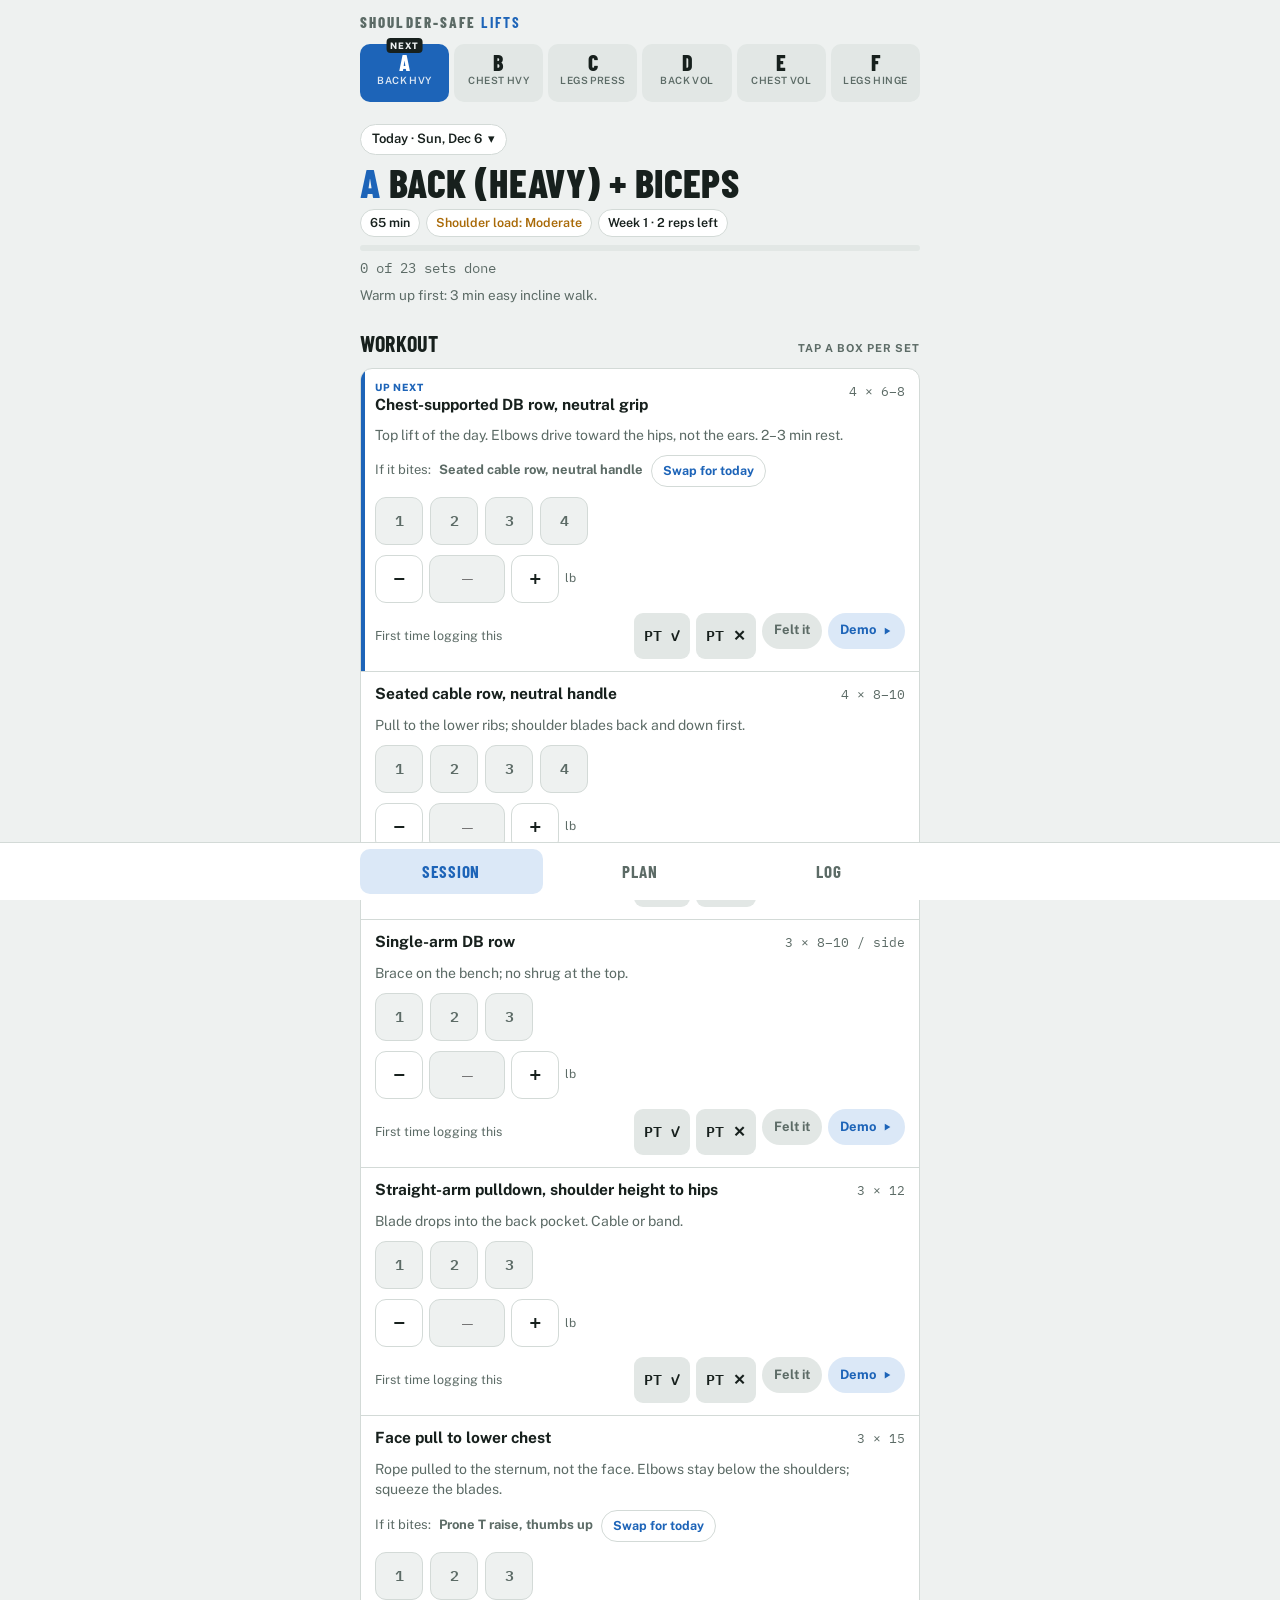
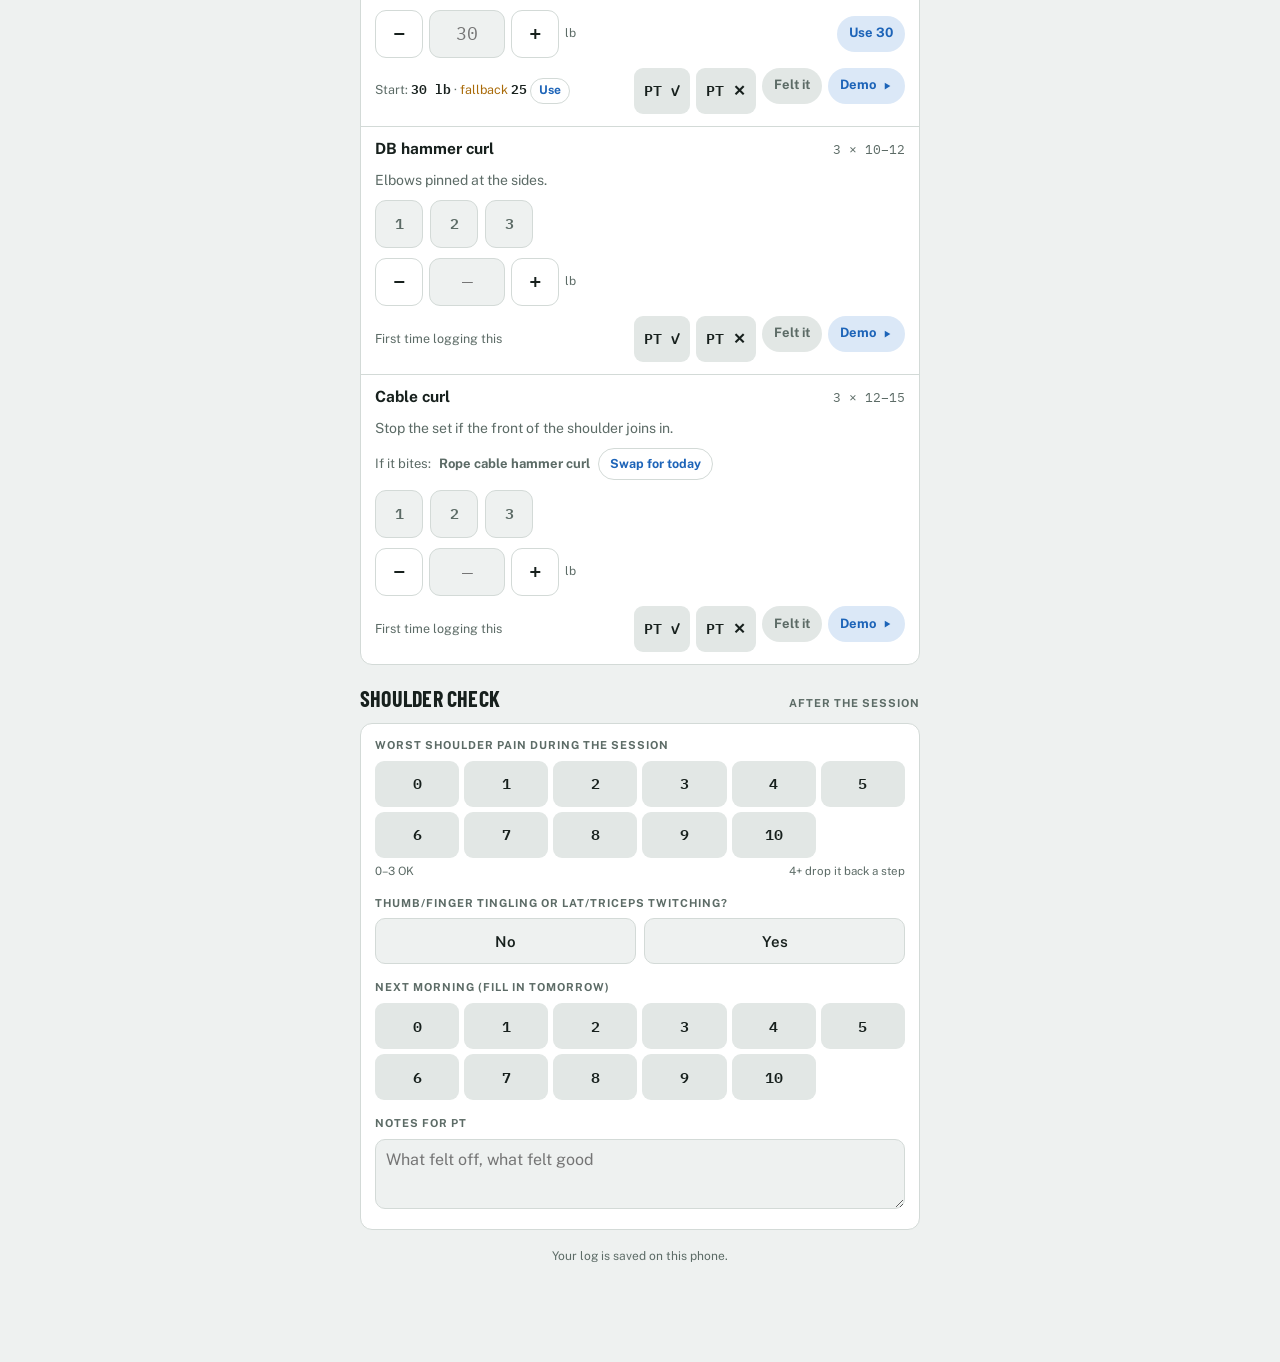
==== commit 5ccd4e92: "Lifts: chest cleared — barbell/incline/flys on B and E, half-kneeling landmine press as the only sho" ====
--- a/lifts/index.html
+++ b/lifts/index.html
@@ -251,13 +251,13 @@
   X('facepull','Face pull to lower chest',[3,3,3,2],'15','Rope pulled to the sternum, not the face. Elbows stay below the shoulders; squeeze the blades.',{start:30,light:true}),
   X('hammer','DB hammer curl',[3,3,3,2],'10–12','Elbows pinned at the sides.',{step:2.5}),
   X('cablecurl','Cable curl',[3,3,3,2],'12–15','Stop the set if the front of the shoulder joins in.',{light:true})]},
- {code:'B',short:'Push+tri',name:'Push + triceps',time:'60 min',load:'Moderate',note:'Pushing rules: neutral grip, elbows about 45°, hands never above shoulder height, no incline, no dips.',ex:[
-  X('floor','DB floor press, neutral grip',[4,4,4,2],'6–8','Top lift of the day. Elbows touch the floor and pause; the floor limits the range for you.'),
-  X('chestpress','Machine chest press, neutral handles',[3,3,3,2],'10','Set the seat so the handles sit at mid-chest, not the shoulders. Blades back into the pad.',{start:60,step:10,light:true}),
-  X('cablefly','Cable fly, low-to-mid',[3,3,3,2],'12','Pulleys set at hip to waist height, hands finish at sternum height. Soft elbows; stop the stretch short.',{start:15,step:2.5,light:true}),
-  X('cablepress','Standing single-arm cable chest press',[3,3,3,2],'12 / side','Handle at mid-chest height, neutral grip, split stance. Press straight forward and let the shoulder blade glide around the ribs at the end. Don’t let the shoulder roll forward.',{start:30,step:5}),
+ {code:'B',short:'Chest hvy',name:'Chest (heavy) + triceps',time:'65 min',load:'Moderate',note:'Chest is cleared. Shoulder pressing is landmine only: no overhead press, lateral raises, upright rows or dips.',ex:[
+  X('bbbench','Flat barbell bench press',[4,4,4,2],'6–8','Top lift of the day. Blades pinned back and down, bar to the lower chest, elbows about 45°. Start about 60% of your old bench. 2–3 min rest.',{start:135,step:5,light:true}),
+  X('incdb','Incline DB bench, 30°',[3,3,3,2],'8–10','Low incline only. Dumbbells stop at chest level; don’t sink into the stretch. First time back on incline — fallback is flat DB bench.',{start:40,step:5,light:true}),
+  X('landmine','Half-kneeling landmine press',[3,3,3,2],'10 / side','The only shoulder press that’s cleared. Kneel on the same-side knee, press up and forward along the bar, ribs down. Stop the set if the top of the shoulder pinches.',{start:25,step:5,light:true}),
+  X('cablepress','Standing single-arm cable chest press',[3,3,3,2],'12 / side','Handle at mid-chest, neutral grip, split stance. Let the blade glide at the end.',{start:30,step:5}),
   X('rope','Rope triceps pushdown',[4,4,4,2],'10–12','Elbows at the sides; spread the rope at the bottom.'),
-  X('barpushdown','Straight-bar pushdown',[3,3,3,2],'12','Elbows pinned, wrists straight. Replaces the reverse-grip pushdown.',{start:40,light:true}),
+  X('barpushdown','Straight-bar pushdown',[3,3,3,2],'12','Elbows pinned, wrists straight.',{start:40}),
   X('kick','DB triceps kickback',[2,2,2,1],'15','Upper arm parallel to the floor; only the forearm moves.',{step:2.5})]},
  {code:'C',short:'Legs press',name:'Legs (press)',time:'55 min',load:'None',ex:[
   X('lpress','Leg press',[4,4,4,2],'6–8','Top lift of the day. Full depth your low back allows; don’t let the hips tuck at the bottom. 2–3 min rest.',{step:10}),
@@ -274,13 +274,15 @@
   X('sler','Side-lying DB external rotation',[2,2,2,1],'15','Towel under the elbow. Light.',{step:1}),
   X('ezcurl','EZ-bar curl, light',[3,3,3,2],'10','CAUTION: palms-up loads the biceps tendon. Light bar, elbows pinned, stop the set the moment the front of the shoulder joins in. Sore next morning → swap to hammer curls for a week.',{start:35,light:true}),
   X('ropeham','Rope cable hammer curl',[3,3,3,2],'12–15','Elbows pinned.',{start:30})]},
- {code:'E',short:'Push+tri',name:'Push + triceps (DB bench)',time:'55 min',load:'Moderate',note:'Same pushing rules as B. The DB bench is a trial: progress it only when the next morning is 0–2.',ex:[
-  X('dbbench','Flat DB bench, neutral grip, VERY light',[3,3,3,2],'10','CAUTION: new movement. Elbows about 45°, stop the dumbbells an inch above the chest — never sink into the stretch. Start at floor-press weight minus 10 lb. Any pinch at the front → back to floor press.',{start:20,light:true}),
-  X('cgpushup','Close-grip push-up, hands on a bench',[3,3,3,2],'12','Hands under the shoulders, elbows brush the ribs. Move to the floor when 12 is easy.',{w:false}),
-  X('cablefly','Cable fly, low-to-mid',[3,3,3,2],'15','Hands finish at sternum height. Stop the stretch short.',{start:15,step:2.5,light:true}),
+ {code:'E',short:'Chest vol',name:'Chest (volume) + shoulder + triceps',time:'60 min',load:'Moderate',note:'Same rules as B. Landmine is the only overhead-ish movement allowed.',ex:[
+  X('dbbench','Flat DB bench, neutral grip',[4,4,4,2],'8','Elbows about 45°, dumbbells stop an inch above the chest.',{start:40,step:5}),
+  X('chestpress','Machine chest press',[3,3,3,2],'10','Seat set so the handles sit at mid-chest. Blades back into the pad.',{start:60,step:10}),
+  X('landmine','Half-kneeling landmine press',[3,3,3,2],'8–10 / side','Press up and forward along the bar, ribs down. Stop if the top of the shoulder pinches.',{start:25,step:5,light:true}),
+  X('pecdeck','Pec deck',[3,3,3,2],'12','Elbows slightly below shoulder height, stop the stretch a little short of full.',{start:60,step:10,light:true}),
+  X('hilofly','High-to-low cable fly',[3,3,3,2],'15','Pulleys above shoulder height, hands sweep down to the hips. Soft elbows.',{start:15,step:2.5,light:true}),
   X('rope','Rope triceps pushdown',[3,3,3,2],'12','Elbows at the sides.'),
   X('kick','DB triceps kickback',[3,3,3,2],'15','Only the forearm moves.',{step:2.5}),
-  X('barpushdown','Straight-bar pushdown',[2,2,2,1],'15','Elbows pinned.',{start:40,light:true})]},
+  X('barpushdown','Straight-bar pushdown',[2,2,2,1],'15','Elbows pinned.',{start:40})]},
  {code:'F',short:'Legs hinge',name:'Legs (hinge) + biceps',time:'60 min',load:'Light',ex:[
   X('thrust','Barbell hip thrust',[4,4,4,2],'6–8','Top lift of the day. Hands only steady the bar; chin tucked.',{step:10}),
   X('pullthrough','Cable pull-through',[3,3,3,2],'12','Rope between the legs, hinge at the hips, arms stay relaxed and straight. Squeeze the glutes to stand.',{start:50}),
@@ -300,9 +302,11 @@
  lpress:X('lpress','Leg press',0,'10','Full depth your low back allows.',{step:10}),
  mrow:X('mrow','Machine row, neutral grip',0,'10','Chest stays on the pad.'),
  rope:X('rope','Rope triceps pushdown',0,'12','Elbows at the sides.'),
- cablerow:X('cablerow','Seated cable row, neutral handle',0,'10','Pull to the lower ribs.')
+ cablerow:X('cablerow','Seated cable row, neutral handle',0,'10','Pull to the lower ribs.'),
+ dbbench:X('dbbench','Flat DB bench, neutral grip',0,'8–10','Dumbbells stop an inch above the chest.',{start:40,step:5}),
+ cablepress:X('cablepress','Standing single-arm cable chest press',0,'12 / side','Handle at mid-chest, neutral grip.',{start:30,step:5})
 };
-const ALTS={dbbench:'floor',chestpress:'floor',cablefly:'pup',ezcurl:'hammer',cablecurl:'ropeham',facepull:'pronet',kneelpull:'sapd',inv:'mrow',barpushdown:'rope',csrow:'cablerow'};
+const ALTS={bbbench:'floor',incdb:'dbbench',landmine:'cablepress',dbbench:'floor',chestpress:'floor',pecdeck:'cablepress',hilofly:'pup',ezcurl:'hammer',cablecurl:'ropeham',facepull:'pronet',kneelpull:'sapd',inv:'mrow',barpushdown:'rope',csrow:'cablerow'};
 const ROTATION=['A','B','C','D','E','F'];
 const WEEKS={
  1:{rir:'2 reps left',back:'Start from your last logged weights. Add 5 lb when you hit the top of the rep range on every set.',arms:'Start where you left off. +2.5–5 lb at the top of the range.',legs:'Add 10 lb at the top of the range.'},
@@ -311,7 +315,7 @@
  4:{rir:'3 reps left',back:'Light week: half the sets at week-3 weight. Then restart week 1 heavier.',arms:'Half the sets.',legs:'Half the sets.'}
 };
 const WHERE=['Front','Top / side','Back','Neck','Down the arm'];
-const VID={"csrow": {"id": "f0bFCVXB8hc", "t": "Chest Supported DB Row", "c": "Travis Tarrant"}, "cablerow": {"id": "XaHV_8Nbyug", "t": "Seated Close Grip Cable Row", "c": "Team Evolve"}, "dbrow": {"id": "8iMJWCAIV78", "t": "One-Arm Dumbbell Row", "c": "Mind Pump TV"}, "sapd": {"id": "wcVDItawocI", "t": "Straight Arm Pulldown", "c": "Bodybuilding.com"}, "pronet": {"id": "J-TvvTbMkkY", "t": "Prone T Raise", "c": "Alpha Coach"}, "hammer": {"id": "CFBZ4jN1CMI", "t": "Dumbbell Hammer Curl", "c": "NASM"}, "cablecurl": {"id": "OsQupgowb00", "t": "Standing Biceps Cable Curl", "c": "Fitness Arabia"}, "goblet": {"id": "JO7D6GJ98wY", "t": "Goblet Squat", "c": "Jack Hanrahan Fitness"}, "bss": {"id": "-IpkZv8tZYM", "t": "DB Bulgarian Split Squat", "c": "Horton Barbell"}, "legext": {"id": "xAUvXdHu1sI", "t": "Leg Extension", "c": "Tim Bullici"}, "pallof": {"id": "Te5VAYXy0wQ", "t": "Pallof Press", "c": "MuscleWiki"}, "rope": {"id": "K--j4Qh9d2s", "t": "Rope Triceps Pushdown", "c": "Germain Craddock's EVA"}, "kick": {"id": "ShCYaoHmWmk", "t": "Dumbbell Kickback", "c": "LivestrongWoman"}, "revcurl": {"id": "aIrvcBlNHBA", "t": "EZ Bar Reverse Curl", "c": "FITASTIC"}, "thrust": {"id": "eutQE64svRE", "t": "Barbell Hip Thrust", "c": "Ben Yanes"}, "lcurl": {"id": "SbSNUXPRkc8", "t": "Lying Leg Curl", "c": "PureGym"}, "mrow": {"id": "QpLTp2AJ_cI", "t": "Machine Chest Supported Row", "c": "Fox Body Fitness"}, "inv": {"id": "hXTc1mDnZCw", "t": "Inverted Row", "c": "BarBend"}, "sacr": {"id": "NwyhyKyFgf4", "t": "Single Arm Seated Cable Row", "c": "Rob Riches"}, "pup": {"id": "RR5xJ1mXEV4", "t": "Push-Up Plus", "c": "Matthew Stevens"}, "floor": {"id": "T0Y3OBF1bNI", "t": "Dumbbell Floor Press", "c": "PureGym"}, "rgpd": {"id": "byN9-8JOKD0", "t": "Single Arm Reverse Grip Pushdown", "c": "SET FOR SET"}, "lpress": {"id": "uRFWe2nOUjg", "t": "Leg Press", "c": "Tim Bullici"}, "lunge": {"id": "MpfeGnBFEo8", "t": "Dumbbell Reverse Lunge", "c": "IronmasterPro"}, "slcurl": {"id": "Z5pRnXaCjpM", "t": "Seated Leg Curl", "c": "Hammer Fitness"}, "walk": {"id": "Ii71nAaRc_8", "t": "Incline Treadmill Walking", "c": "Team Evolve"}, "backext": {"id": "OMb1VFQK9Tk", "t": "45 Degree Hip Extension", "c": "Physique Development"}, "sler": {"id": "20v3G-odF5c", "t": "Sidelying Shoulder External Rotation", "c": "Release Physical Therapy"}, "proneext": {"id": "KvY2S9UdDY0", "t": "Prone Shoulder Extensions", "c": "Myokinetix Physical Therapy"}, "hipabd": {"id": "TKtB6RWTTNc", "t": "Machine Hip Abduction", "c": "Ryan Treadaway"}, "cablecrunch": {"id": "jBtiDLz0y7s", "t": "Kneeling Cable Rope Crunch", "c": "Sean Nalewanyj"}, "ropeham": {"id": "PslvRTdHJHY", "t": "Rope Cable Hammer Curls", "c": "Jeremy Reid"}, "facepull": {"id": "0Po47vvj9g4", "t": "Cable Face Pulls", "c": "PureGym"}, "chestpress": {"id": "n8TOta_pfr4", "t": "Chest Press Machine", "c": "LIVESTRONG"}, "cablefly": {"id": "M1N804yWA-8", "t": "Low Cable Chest Fly", "c": "ScottHermanFitness"}, "kneelpull": {"id": "VIJPZ8m0EDM", "t": "Kneeling Lat Pulldowns", "c": "PureGym"}, "ezcurl": {"id": "tJIFTI9wZOw", "t": "EZ Bar Curl", "c": "Renaissance Periodization"}, "dbbench": {"id": "WLTU1j7Ur8M", "t": "Dumbbell Bench Press", "c": "BarBend"}, "cgpushup": {"id": "XtU2VQVuLYs", "t": "Diamond Push Up", "c": "Marcus Filly"}, "pullthrough": {"id": "KxFMmGPoYpY", "t": "Cable Pull Through", "c": "Mitch Coleman"}, "barpushdown": {"id": "2-LAMcpzODU", "t": "Tricep Pushdown", "c": "ScottHermanFitness"}, "sllpress": {"id": "atkrHWTu4Vk", "t": "Single Leg Press", "c": "Chris Byrd"}};
+const VID={"csrow": {"id": "f0bFCVXB8hc", "t": "Chest Supported DB Row", "c": "Travis Tarrant"}, "cablerow": {"id": "XaHV_8Nbyug", "t": "Seated Close Grip Cable Row", "c": "Team Evolve"}, "dbrow": {"id": "8iMJWCAIV78", "t": "One-Arm Dumbbell Row", "c": "Mind Pump TV"}, "sapd": {"id": "wcVDItawocI", "t": "Straight Arm Pulldown", "c": "Bodybuilding.com"}, "pronet": {"id": "J-TvvTbMkkY", "t": "Prone T Raise", "c": "Alpha Coach"}, "hammer": {"id": "CFBZ4jN1CMI", "t": "Dumbbell Hammer Curl", "c": "NASM"}, "cablecurl": {"id": "OsQupgowb00", "t": "Standing Biceps Cable Curl", "c": "Fitness Arabia"}, "goblet": {"id": "JO7D6GJ98wY", "t": "Goblet Squat", "c": "Jack Hanrahan Fitness"}, "bss": {"id": "-IpkZv8tZYM", "t": "DB Bulgarian Split Squat", "c": "Horton Barbell"}, "legext": {"id": "xAUvXdHu1sI", "t": "Leg Extension", "c": "Tim Bullici"}, "pallof": {"id": "Te5VAYXy0wQ", "t": "Pallof Press", "c": "MuscleWiki"}, "rope": {"id": "K--j4Qh9d2s", "t": "Rope Triceps Pushdown", "c": "Germain Craddock's EVA"}, "kick": {"id": "ShCYaoHmWmk", "t": "Dumbbell Kickback", "c": "LivestrongWoman"}, "revcurl": {"id": "aIrvcBlNHBA", "t": "EZ Bar Reverse Curl", "c": "FITASTIC"}, "thrust": {"id": "eutQE64svRE", "t": "Barbell Hip Thrust", "c": "Ben Yanes"}, "lcurl": {"id": "SbSNUXPRkc8", "t": "Lying Leg Curl", "c": "PureGym"}, "mrow": {"id": "QpLTp2AJ_cI", "t": "Machine Chest Supported Row", "c": "Fox Body Fitness"}, "inv": {"id": "hXTc1mDnZCw", "t": "Inverted Row", "c": "BarBend"}, "sacr": {"id": "NwyhyKyFgf4", "t": "Single Arm Seated Cable Row", "c": "Rob Riches"}, "pup": {"id": "RR5xJ1mXEV4", "t": "Push-Up Plus", "c": "Matthew Stevens"}, "floor": {"id": "T0Y3OBF1bNI", "t": "Dumbbell Floor Press", "c": "PureGym"}, "rgpd": {"id": "byN9-8JOKD0", "t": "Single Arm Reverse Grip Pushdown", "c": "SET FOR SET"}, "lpress": {"id": "uRFWe2nOUjg", "t": "Leg Press", "c": "Tim Bullici"}, "lunge": {"id": "MpfeGnBFEo8", "t": "Dumbbell Reverse Lunge", "c": "IronmasterPro"}, "slcurl": {"id": "Z5pRnXaCjpM", "t": "Seated Leg Curl", "c": "Hammer Fitness"}, "walk": {"id": "Ii71nAaRc_8", "t": "Incline Treadmill Walking", "c": "Team Evolve"}, "backext": {"id": "OMb1VFQK9Tk", "t": "45 Degree Hip Extension", "c": "Physique Development"}, "sler": {"id": "20v3G-odF5c", "t": "Sidelying Shoulder External Rotation", "c": "Release Physical Therapy"}, "proneext": {"id": "KvY2S9UdDY0", "t": "Prone Shoulder Extensions", "c": "Myokinetix Physical Therapy"}, "hipabd": {"id": "TKtB6RWTTNc", "t": "Machine Hip Abduction", "c": "Ryan Treadaway"}, "cablecrunch": {"id": "jBtiDLz0y7s", "t": "Kneeling Cable Rope Crunch", "c": "Sean Nalewanyj"}, "ropeham": {"id": "PslvRTdHJHY", "t": "Rope Cable Hammer Curls", "c": "Jeremy Reid"}, "facepull": {"id": "0Po47vvj9g4", "t": "Cable Face Pulls", "c": "PureGym"}, "chestpress": {"id": "n8TOta_pfr4", "t": "Chest Press Machine", "c": "LIVESTRONG"}, "cablefly": {"id": "M1N804yWA-8", "t": "Low Cable Chest Fly", "c": "ScottHermanFitness"}, "kneelpull": {"id": "VIJPZ8m0EDM", "t": "Kneeling Lat Pulldowns", "c": "PureGym"}, "ezcurl": {"id": "tJIFTI9wZOw", "t": "EZ Bar Curl", "c": "Renaissance Periodization"}, "dbbench": {"id": "WLTU1j7Ur8M", "t": "Dumbbell Bench Press", "c": "BarBend"}, "cgpushup": {"id": "XtU2VQVuLYs", "t": "Diamond Push Up", "c": "Marcus Filly"}, "pullthrough": {"id": "KxFMmGPoYpY", "t": "Cable Pull Through", "c": "Mitch Coleman"}, "barpushdown": {"id": "2-LAMcpzODU", "t": "Tricep Pushdown", "c": "ScottHermanFitness"}, "sllpress": {"id": "atkrHWTu4Vk", "t": "Single Leg Press", "c": "Chris Byrd"}, "cablepress": {"id": "RaNrQRI9MFI", "t": "Split Stance Single Arm Cable Chest Press", "c": "Functional Effect Fitness"}};
 const NAMES={};SESSIONS.forEach(s=>s.ex.forEach(e=>{if(!NAMES[e.k])NAMES[e.k]=e.n}));
 Object.values(ALT).forEach(e=>{if(!NAMES[e.k])NAMES[e.k]=e.n});
 const sesBy=c=>SESSIONS.find(s=>s.code===c)||{code:c,short:c,name:c==='W'?'Zone 2 walk':'Retired session',time:'',load:'None',ex:[]};
@@ -458,15 +462,15 @@
    '<li>Sharp pinch at the front of the shoulder, over 3/10, or worse next morning: drop that exercise back a step.</li>'+
    '<li>Tingling or twitching comes back: stop the session and tell Elizabeth.</li>'+
    '<li>Shoulder blades stay down and back on every pull and press. If your shoulder creeps toward your ear, the weight is too heavy.</li>'+
-   '<li>Still no overhead: loaded hands stay below shoulder height. Pressing is neutral grip, flat or floor only, elbows about 45°, no incline, no dips.</li>'+
-   '<li>Shoulder flared? Do the next legs day instead and come back to it. Two flares in a week: drop the DB bench and EZ-bar curl, keep everything else.</li>'+
+   '<li>Chest is cleared: flat, incline and flys are all in. Shoulder pressing is the half-kneeling landmine only — no overhead press, lateral raises, upright rows or dips until she clears them.</li>'+
+   '<li>Shoulder flared? Do the next legs day instead and come back to it. Two flares in a week: drop the incline bench, landmine and EZ-bar curl, keep everything else.</li>'+
    '<li>Lumbar towel roll in the car and at the desk.</li></ul></div></section>';
   h+='<section class="block"><div class="bhead"><h2>Sessions</h2></div><div class="list tbl"><table><thead><tr><th></th><th>Session</th><th>Shoulder load</th></tr></thead><tbody>'+
    SESSIONS.map(s=>'<tr><td class="n"><b>'+s.code+'</b></td><td>'+esc(s.name)+(s.optional?' (optional)':'')+'</td><td>'+s.load+'</td></tr>').join('')+'</tbody></table></div></section>';
   h+='<section class="block"><div class="bhead"><h2>Off-limits until cleared</h2></div><div class="prose"><ul>'+
-   '<li>Upright rows, heavy bench or machine pressing, incline pressing, high rows, face pulls to face height.</li>'+
-   '<li>Overhead press, lat pulldown, pull-ups and chin-ups, anything behind the neck.</li>'+
-   '<li>Shrugs, heavy farmer’s carries, heavy dumbbells hanging at your sides.</li><li>Lateral raises, dips, wide-grip bench.</li>'+
+   '<li>Upright rows, high rows, face pulls to face height.</li>'+
+   '<li>Overhead press (landmine excepted), lateral raises, lat pulldown, pull-ups and chin-ups, anything behind the neck.</li>'+
+   '<li>Shrugs, heavy farmer’s carries, heavy dumbbells hanging at your sides.</li><li>Dips.</li>'+
    '<li>Incline curls and preacher curls.</li><li>Squats of any kind (hack, back, goblet) and heavy conventional deadlift.</li>'+
    '<li>Assault bike and rower.</li></ul></div></section>';
   {const rows=[];const seen=new Set();SESSIONS.forEach(s=>s.ex.forEach(e=>{if(seen.has(e.k))return;seen.add(e.k);rows.push({e,codes:SESSIONS.filter(x=>x.ex.some(y=>y.k===e.k)).map(x=>x.code).join('')})}));
@@ -478,7 +482,7 @@
     rows.map(r=>{const v=pt[r.e.k];return '<tr><td>'+esc(r.e.n)+'</td><td class="n">'+r.codes+'</td><td class="v"><button class="pill pt yes" data-pt="ok" data-k="'+r.e.k+'" aria-pressed="'+(v==='ok')+'">✓</button> <button class="pill pt no" data-pt="no" data-k="'+r.e.k+'" aria-pressed="'+(v==='no')+'">✕</button></td></tr>'}).join('')+
     '</tbody></table></div></section>'}
   h+='<section class="block"><div class="bhead"><h2>Ask Elizabeth</h2></div><div class="prose"><ul>'+
-   '<li>Flat neutral-grip DB bench and the EZ-bar curl are in at light weight as trials — OK to keep progressing them?</li>'+
+   '<li>Chest and landmine are in — when can lateral raises and a neutral-grip DB overhead press come back?</li>'+
    '<li>When can I add landmine press and a neutral-grip lat pulldown?</li><li>When can I go back to a straight-bar squat and heavier deadlifts?</li>'+
    '<li>Should prone Y raises be added yet?</li><li>What does she want to see before the all clear?</li></ul></div></section>';
   $('#view-plan').innerHTML=h;
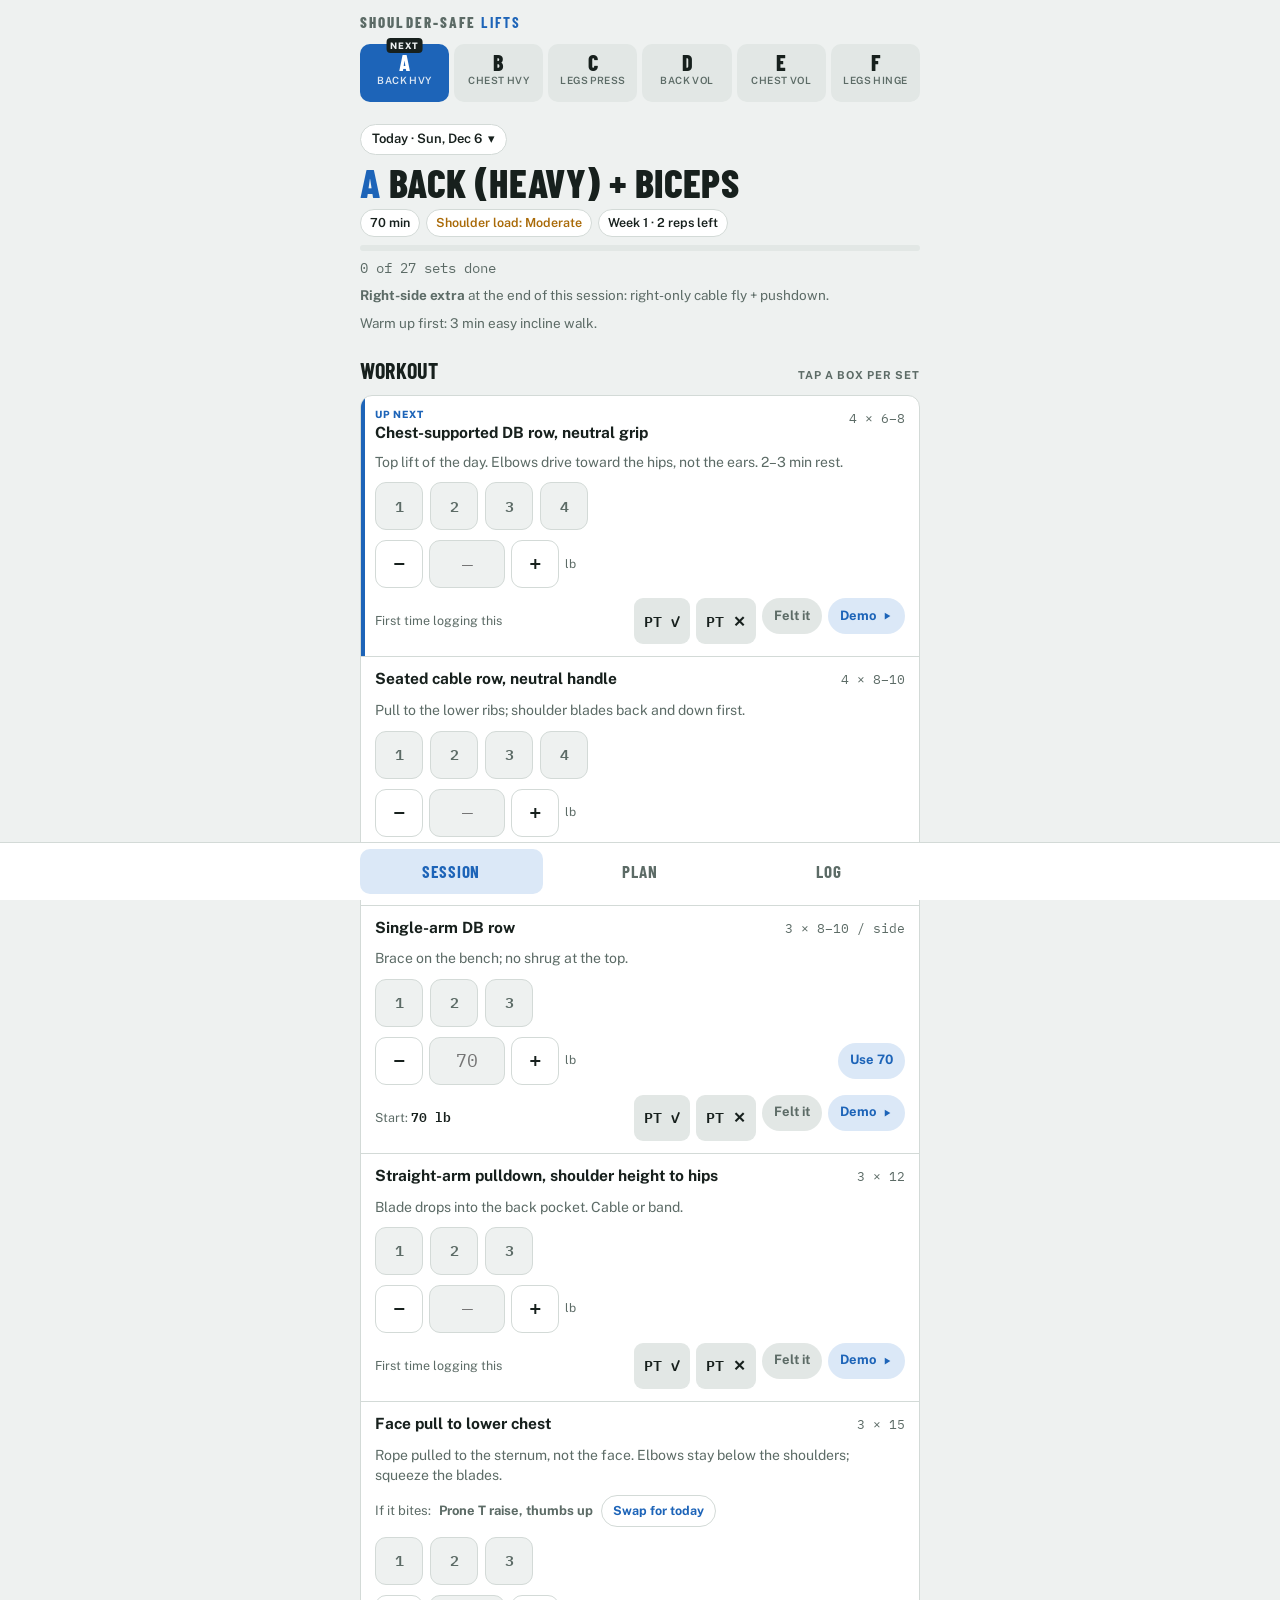
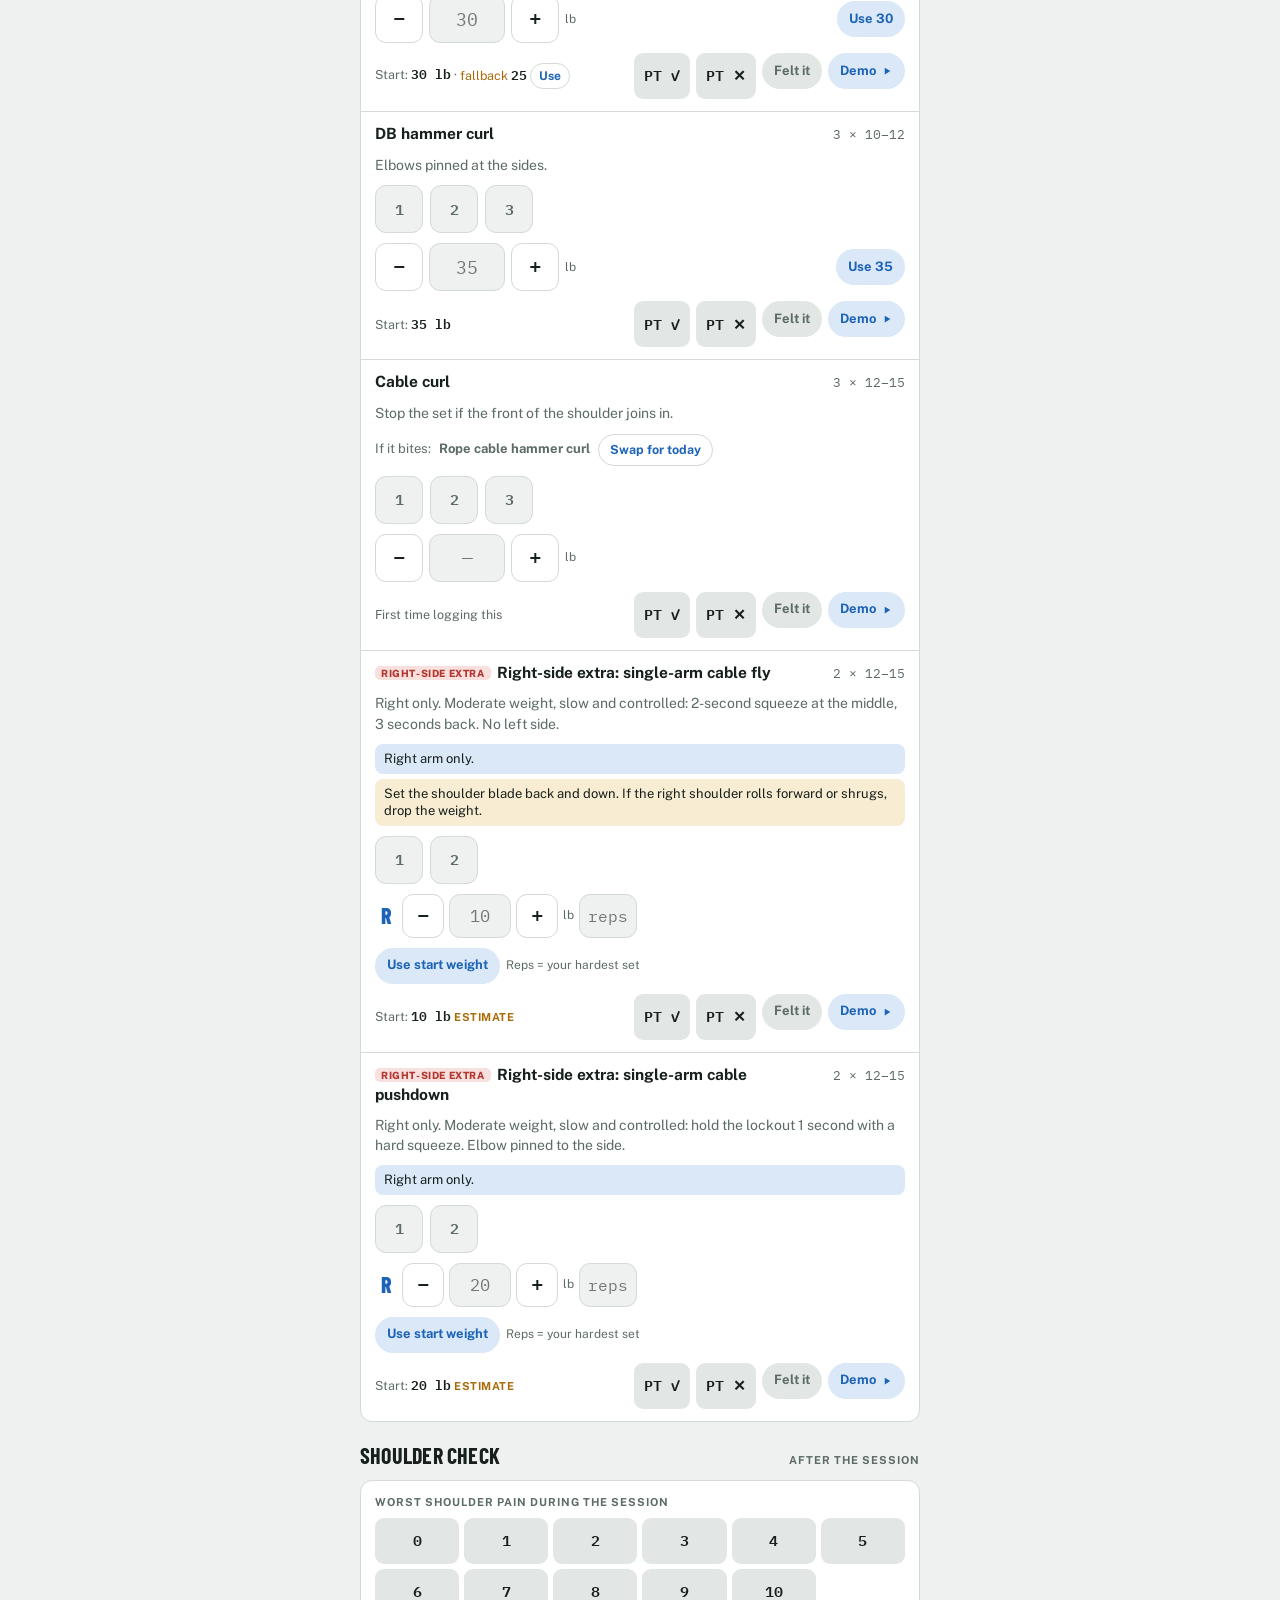
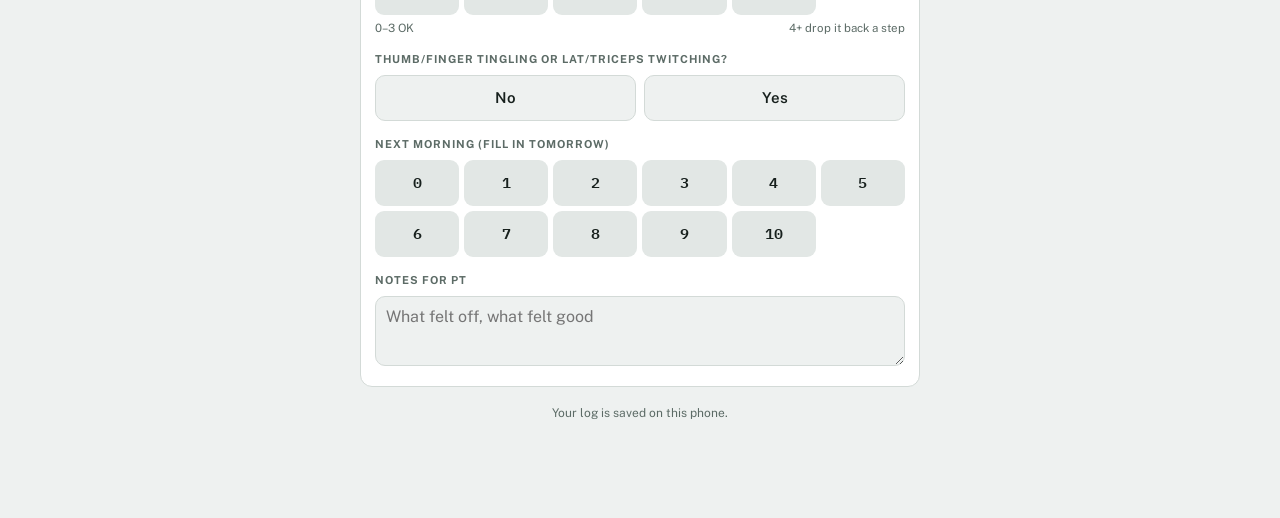
==== commit 9e7eb644: "Lifts: right side priority — single-arm pressing, per-side logging, right-side extra - Chest/triceps" ====
--- a/lifts/index.html
+++ b/lifts/index.html
@@ -135,6 +135,21 @@
 .video iframe{position:absolute;inset:0;width:100%;height:100%;border:0}
 .vcap{font-size:11.5px;color:var(--muted);margin:0}
 .ctl{display:grid;gap:10px}
+.tag{display:inline-block;font-size:10px;font-weight:800;letter-spacing:.06em;text-transform:uppercase;border-radius:5px;padding:1px 6px;margin:0 6px 3px 0;vertical-align:1px}
+.tag.warm{background:var(--sunk);color:var(--muted)} .tag.fin{background:var(--stop-soft);color:var(--stop)} .tag.uni{background:var(--tape-soft);color:var(--tape)}
+.rules{margin:0;padding:0;list-style:none;display:grid;gap:5px}
+.rules li{font-size:13px;line-height:1.35;padding:6px 9px;border-radius:8px}
+.rules .rl{background:var(--tape-soft);color:var(--ink)} .rules .scap{background:var(--warn-soft);color:var(--ink)}
+.wrow.side{flex-wrap:nowrap;gap:5px}
+.sl{flex:none;width:22px;font-family:var(--display);font-weight:800;font-size:22px;text-align:center;color:var(--muted)}
+.sl.r{color:var(--tape)}
+.step.sm{width:42px;height:44px;flex:none}
+.wt.sm{width:62px;height:44px;flex:none;font-size:17px}
+.rp{width:58px;height:44px;flex:none;border:1.5px solid var(--line);border-radius:11px;background:var(--bg);color:var(--ink);font-family:var(--mono);font-size:16px;text-align:center;padding:0 4px}
+.gap{display:inline-block;font-family:var(--mono);font-size:11.5px;font-weight:600;border-radius:6px;padding:0 6px}
+.gap.behind{background:var(--warn-soft);color:var(--warn)} .gap.ahead{background:var(--go-soft);color:var(--go)} .gap.even{background:var(--go-soft);color:var(--go)}
+.est{font-size:11px;font-weight:700;color:var(--warn);text-transform:uppercase;letter-spacing:.05em}
+.note.legacy{color:var(--warn);font-weight:600}
 .row.collapsed .cue,.row.collapsed .ctl{display:none}
 
 /* shoulder check */
@@ -199,6 +214,9 @@
 .chart .dt{fill:var(--surface);stroke:var(--tape);stroke-width:2}
 .chart .end{fill:var(--tape);stroke:none}
 .chart .endlbl{fill:var(--ink);font-weight:600;font-size:11px}
+.chart .ln.l2{stroke:var(--warn);stroke-dasharray:5 4}.chart .dt.l2{stroke:var(--warn)}.chart .end.l2{fill:var(--warn)}.chart .endlbl.l2{fill:var(--warn)}
+.chart .ln.l3{stroke:var(--muted);stroke-dasharray:2 3}.chart .dt.l3{stroke:var(--muted)}.chart .end.l3{fill:var(--muted)}
+.key{display:inline-block;width:14px;height:3px;border-radius:2px;background:var(--tape);vertical-align:middle}.key.l2{background:var(--warn)}
 .toast{position:fixed;left:50%;transform:translateX(-50%);bottom:calc(76px + env(safe-area-inset-bottom,0px));background:var(--ink);color:var(--bg);padding:9px 14px;border-radius:10px;font-size:14px;font-weight:600;z-index:20;max-width:calc(100% - 32px)}
 .sync{font-size:12px;color:var(--muted);text-align:center;margin-top:18px}
 
@@ -242,7 +260,8 @@
 // sets: a number, or [week1, week2, week3, week4]; 0 = not this week.
 // step: weight +/- increment in lb; w:false = bodyweight / no weight field.
 const X=(k,n,sets,reps,cue,o={})=>Object.assign({k,n,sets,reps,cue,w:true,step:5},o);
-const SESSIONS=[
+// ---- Program v2 (frozen): logs saved before the v3 single-arm rebuild render with this, exactly as logged. ----
+const SESSIONS_V2=[
  {code:'A',short:'Back hvy',name:'Back (heavy) + biceps',time:'65 min',load:'Moderate',ex:[
   X('csrow','Chest-supported DB row, neutral grip',[4,4,4,2],'6–8','Top lift of the day. Elbows drive toward the hips, not the ears. 2–3 min rest.',{light:true}),
   X('cablerow','Seated cable row, neutral handle',[4,4,4,2],'8–10','Pull to the lower ribs; shoulder blades back and down first.'),
@@ -251,14 +270,15 @@
   X('facepull','Face pull to lower chest',[3,3,3,2],'15','Rope pulled to the sternum, not the face. Elbows stay below the shoulders; squeeze the blades.',{start:30,light:true}),
   X('hammer','DB hammer curl',[3,3,3,2],'10–12','Elbows pinned at the sides.',{step:2.5}),
   X('cablecurl','Cable curl',[3,3,3,2],'12–15','Stop the set if the front of the shoulder joins in.',{light:true})]},
- {code:'B',short:'Chest hvy',name:'Chest (heavy) + triceps',time:'65 min',load:'Moderate',note:'Chest is cleared. Shoulder pressing is landmine only: no overhead press, lateral raises, upright rows or dips.',ex:[
-  X('bbbench','Flat barbell bench press',[4,4,4,2],'6–8','Top lift of the day. Blades pinned back and down, bar to the lower chest, elbows about 45°. Start about 60% of your old bench. 2–3 min rest.',{start:135,step:5,light:true}),
-  X('incdb','Incline DB bench, 30°',[3,3,3,2],'8–10','Low incline only. Dumbbells stop at chest level; don’t sink into the stretch. First time back on incline — fallback is flat DB bench.',{start:40,step:5,light:true}),
-  X('landmine','Half-kneeling landmine press',[3,3,3,2],'10 / side','The only shoulder press that’s cleared. Kneel on the same-side knee, press up and forward along the bar, ribs down. Stop the set if the top of the shoulder pinches.',{start:25,step:5,light:true}),
-  X('cablepress','Standing single-arm cable chest press',[3,3,3,2],'12 / side','Handle at mid-chest, neutral grip, split stance. Let the blade glide at the end.',{start:30,step:5}),
+ {code:'B',short:'Chest hvy',name:'Chest (heavy) + triceps',time:'65 min',load:'Moderate',note:'Right side leads: dumbbells first, and on every dumbbell or one-arm move the right arm sets the reps. Chest is cleared. Shoulder pressing is landmine only: no overhead press, lateral raises, upright rows or dips.',ex:[
+  X('pup','Primer: push-up plus, hands on a bench',[2,2,2,2],'10','Shoulder-blade warm-up before pressing. Push the floor away at the top to spread the blades. Easy, not a work set.',{w:false}),
+  X('pronet','Primer: prone T raise, thumbs up',[2,2,2,2],'12','Shoulder-blade warm-up. No weight or 2–3 lb; squeeze mid-back, not the neck.',{step:1}),
+  X('dbbench','Flat DB bench, neutral grip',[4,4,4,2],'6–8','Top lift for the next 3–4 weeks. Right arm sets the reps; stop the left when the right stops. Elbows about 45°, dumbbells stop an inch above the chest.',{start:40,step:5,light:true}),
+  X('bbbench','Flat barbell bench, paused',[3,3,3,2],'6','Second lift for now. Use the fallback weight. 1-second pause on the chest, bar stays level all the way up; film from behind your head once to check the right side isn’t lagging.',{start:135,step:5,light:true}),
+  X('incdb','Incline DB bench, 30°',[3,3,3,2],'8–10','Right arm sets the reps; stop the left when the right stops. Low incline only. Dumbbells stop at chest level; don’t sink into the stretch. First time back on incline — fallback is flat DB bench.',{start:40,step:5,light:true}),
+  X('landmine','Half-kneeling landmine press',[3,3,3,2],'10 / side','Right side first, left matches. The only shoulder press that’s cleared. Kneel on the same-side knee, press up and forward along the bar, ribs down. Stop the set if the top of the shoulder pinches.',{start:25,step:5,light:true}),
   X('rope','Rope triceps pushdown',[4,4,4,2],'10–12','Elbows at the sides; spread the rope at the bottom.'),
-  X('barpushdown','Straight-bar pushdown',[3,3,3,2],'12','Elbows pinned, wrists straight.',{start:40}),
-  X('kick','DB triceps kickback',[2,2,2,1],'15','Upper arm parallel to the floor; only the forearm moves.',{step:2.5})]},
+  X('barpushdown','Straight-bar pushdown',[3,3,3,2],'12','Elbows pinned, wrists straight.',{start:40})]},
  {code:'C',short:'Legs press',name:'Legs (press)',time:'55 min',load:'None',ex:[
   X('lpress','Leg press',[4,4,4,2],'6–8','Top lift of the day. Full depth your low back allows; don’t let the hips tuck at the bottom. 2–3 min rest.',{step:10}),
   X('sllpress','Single-leg leg press',[3,3,3,2],'10 / side','Foot centred on the plate, knee tracks over the toes. Lighter than you think.',{step:10,start:90}),
@@ -273,16 +293,18 @@
   X('pronet','Prone T raise, thumbs up',[3,3,3,2],'12','Mid-trap, not upper.',{step:1}),
   X('sler','Side-lying DB external rotation',[2,2,2,1],'15','Towel under the elbow. Light.',{step:1}),
   X('ezcurl','EZ-bar curl, light',[3,3,3,2],'10','CAUTION: palms-up loads the biceps tendon. Light bar, elbows pinned, stop the set the moment the front of the shoulder joins in. Sore next morning → swap to hammer curls for a week.',{start:35,light:true}),
-  X('ropeham','Rope cable hammer curl',[3,3,3,2],'12–15','Elbows pinned.',{start:30})]},
- {code:'E',short:'Chest vol',name:'Chest (volume) + shoulder + triceps',time:'60 min',load:'Moderate',note:'Same rules as B. Landmine is the only overhead-ish movement allowed.',ex:[
-  X('dbbench','Flat DB bench, neutral grip',[4,4,4,2],'8','Elbows about 45°, dumbbells stop an inch above the chest.',{start:40,step:5}),
+  X('ropeham','Rope cable hammer curl',[3,3,3,2],'12–15','Elbows pinned.',{start:30}),
+  X('cablepressR','Right-only cable chest press',[2,2,2,2],'12','Right arm only, easy weight. Extra practice for the weaker side. Handle at mid-chest, neutral grip, split stance. Skip it if the right shoulder is sore today.',{start:20,step:5,vid:'cablepress'})]},
+ {code:'E',short:'Chest vol',name:'Chest (volume) + shoulder + triceps',time:'60 min',load:'Moderate',note:'Same rules as B: right arm sets the reps on dumbbell and one-arm moves. Landmine is the only overhead-ish movement allowed.',ex:[
+  X('pup','Primer: push-up plus, hands on a bench',[2,2,2,2],'10','Shoulder-blade warm-up before pressing. Push the floor away at the top to spread the blades. Easy, not a work set.',{w:false}),
+  X('pronet','Primer: prone T raise, thumbs up',[2,2,2,2],'12','Shoulder-blade warm-up. No weight or 2–3 lb; squeeze mid-back, not the neck.',{step:1}),
+  X('dbbench','Flat DB bench, neutral grip',[4,4,4,2],'8','Right arm sets the reps; stop the left when the right stops. Elbows about 45°, dumbbells stop an inch above the chest.',{start:40,step:5}),
   X('chestpress','Machine chest press',[3,3,3,2],'10','Seat set so the handles sit at mid-chest. Blades back into the pad.',{start:60,step:10}),
-  X('landmine','Half-kneeling landmine press',[3,3,3,2],'8–10 / side','Press up and forward along the bar, ribs down. Stop if the top of the shoulder pinches.',{start:25,step:5,light:true}),
+  X('landmine','Half-kneeling landmine press',[3,3,3,2],'8–10 / side','Right side first, left matches. Press up and forward along the bar, ribs down. Stop if the top of the shoulder pinches.',{start:25,step:5,light:true}),
   X('pecdeck','Pec deck',[3,3,3,2],'12','Elbows slightly below shoulder height, stop the stretch a little short of full.',{start:60,step:10,light:true}),
   X('hilofly','High-to-low cable fly',[3,3,3,2],'15','Pulleys above shoulder height, hands sweep down to the hips. Soft elbows.',{start:15,step:2.5,light:true}),
   X('rope','Rope triceps pushdown',[3,3,3,2],'12','Elbows at the sides.'),
-  X('kick','DB triceps kickback',[3,3,3,2],'15','Only the forearm moves.',{step:2.5}),
-  X('barpushdown','Straight-bar pushdown',[2,2,2,1],'15','Elbows pinned.',{start:40})]},
+  X('kick','DB triceps kickback',[3,3,3,2],'15','Only the forearm moves.',{step:2.5})]},
  {code:'F',short:'Legs hinge',name:'Legs (hinge) + biceps',time:'60 min',load:'Light',ex:[
   X('thrust','Barbell hip thrust',[4,4,4,2],'6–8','Top lift of the day. Hands only steady the bar; chin tucked.',{step:10}),
   X('pullthrough','Cable pull-through',[3,3,3,2],'12','Rope between the legs, hinge at the hips, arms stay relaxed and straight. Squeeze the glutes to stand.',{start:50}),
@@ -290,6 +312,72 @@
   X('backext','45° back extension, plate on chest',[3,3,3,2],'12','Plate hugged to the chest, not hanging. Squeeze the glutes at the top.',{start:25}),
   X('lunge','Reverse lunge, DB at chest',[3,3,3,2],'8 / side','Short step, knee to the floor.'),
   X('hammer','DB hammer curl',[3,3,3,2],'10','Elbows pinned.',{step:2.5}),
+  X('cablecurl','Cable curl',[2,2,2,1],'15','Stop if the front of the shoulder joins in.')]}
+];
+// ---- Program v3 (Nov 2026): right pec + right triceps get priority. ----
+// Extra opts: uni = log right and left separately; rOnly = right side only;
+// warm = warm-up/activation, not a working set; press = press or fly (scapular cue shown);
+// est = starting weight is an estimate; fin = "Right-side extra" finisher.
+const CUE_SCAP='Set the shoulder blade back and down. If the right shoulder rolls forward or shrugs, drop the weight.';
+const CUE_RL='Right first, take it close to failure. Left matches right’s reps, no more.';
+const CUE_RONLY='Right arm only.';
+const ACT=[
+  X('actfly','Activation: single-arm cable fly',[2,2,2,1],'12 R · 8 L','Warm-up, not a working set. Very light. Right side first and slower; feel the right pec squeeze before the first press.',{warm:true,press:true,start:7.5,step:2.5,est:true,vid:'safly'}),
+  X('actpd','Activation: single-arm cable pushdown',[2,2,2,1],'12 R · 8 L','Warm-up, not a working set. Very light. Right side first; hold the lockout and squeeze.',{warm:true,start:12.5,step:2.5,est:true,vid:'sapush'})];
+const FINISHER=[
+  X('xfly','Right-side extra: single-arm cable fly',[2,2,2,1],'12–15','Right only. Moderate weight, slow and controlled: 2-second squeeze at the middle, 3 seconds back. No left side.',{rOnly:true,press:true,fin:true,start:10,step:2.5,est:true,vid:'safly'}),
+  X('xpd','Right-side extra: single-arm cable pushdown',[2,2,2,1],'12–15','Right only. Moderate weight, slow and controlled: hold the lockout 1 second with a hard squeeze. Elbow pinned to the side.',{rOnly:true,fin:true,start:20,step:2.5,est:true,vid:'sapush'})];
+const SESSIONS=[
+ {code:'A',short:'Back hvy',name:'Back (heavy) + biceps',time:'70 min',load:'Moderate',fin:true,ex:[
+  X('csrow','Chest-supported DB row, neutral grip',[4,4,4,2],'6–8','Top lift of the day. Elbows drive toward the hips, not the ears. 2–3 min rest.',{light:true}),
+  X('cablerow','Seated cable row, neutral handle',[4,4,4,2],'8–10','Pull to the lower ribs; shoulder blades back and down first.'),
+  X('dbrow','Single-arm DB row',[3,3,3,2],'8–10 / side','Brace on the bench; no shrug at the top.',{start:70}),
+  X('sapd','Straight-arm pulldown, shoulder height to hips',[3,3,3,2],'12','Blade drops into the back pocket. Cable or band.'),
+  X('facepull','Face pull to lower chest',[3,3,3,2],'15','Rope pulled to the sternum, not the face. Elbows stay below the shoulders; squeeze the blades.',{start:30,light:true}),
+  X('hammer','DB hammer curl',[3,3,3,2],'10–12','Elbows pinned at the sides.',{step:2.5,start:35}),
+  X('cablecurl','Cable curl',[3,3,3,2],'12–15','Stop the set if the front of the shoulder joins in.',{light:true})].concat(FINISHER)},
+ {code:'B',short:'Chest hvy',name:'Chest (heavy) + triceps',time:'75 min',load:'Moderate',note:'Right side leads: every press, fly and pushdown is one arm at a time, right first. Chest is cleared. Shoulder pressing is landmine only: no overhead press, lateral raises, upright rows or dips.',ex:[
+  X('pup','Primer: push-up plus, hands on a bench',[2,2,2,2],'10','Shoulder-blade warm-up before pressing. Push the floor away at the top to spread the blades. Easy, not a work set.',{w:false}),
+  X('pronet','Primer: prone T raise, thumbs up',[2,2,2,2],'12','Shoulder-blade warm-up. No weight or 2–3 lb; squeeze mid-back, not the neck.',{step:1})].concat(ACT,[
+  X('sadb','Single-arm flat DB press, neutral grip',[4,4,4,2],'6–8 / side','Top lift for now; replaces flat DB and barbell bench. Free hand holds the bench; hips and shoulders stay square. Elbow about 45°, dumbbell stops an inch above the chest.',{uni:true,press:true,start:35,step:5,est:true,light:true}),
+  X('sainc','Single-arm incline DB press, 30°',[3,3,3,2],'8–10 / side','Replaces two-arm incline. Low incline only. Dumbbell stops at chest level; don’t sink into the stretch. Fallback is DB floor press.',{uni:true,press:true,start:30,step:5,est:true,light:true}),
+  X('safly','Single-arm cable fly, mid pulley',[3,3,3,2],'12 / side','Takes the barbell bench’s sets. Pulley about chest height, stand side-on, soft elbow; sweep to the midline and squeeze. Stop the stretch a little short of full.',{uni:true,press:true,start:12.5,step:2.5,est:true,light:true}),
+  X('landmine','Half-kneeling landmine press',[3,3,3,2],'10 / side','The only shoulder press that’s cleared. Kneel on the same-side knee, press up and forward along the bar, ribs down. Stop the set if the top of the shoulder pinches.',{uni:true,press:true,start:25,step:5,light:true}),
+  X('sapush','Single-arm cable pushdown',[4,4,4,2],'10–12 / side','Replaces the rope pushdown here. D-handle or one rope end, elbow pinned to the side, lock out and squeeze.',{uni:true,start:25,step:2.5,est:true}),
+  X('saoh','Single-arm overhead cable triceps extension',[3,3,3,2],'12 / side','Replaces the straight-bar pushdown. Face away from a low pulley; the elbow points forward at about forehead height, never behind the head. Ribs down. Stop the set if the top or front of the shoulder pinches. Ask Elizabeth before going heavy.',{uni:true,start:20,step:2.5,est:true,light:true})])},
+ {code:'C',short:'Legs press',name:'Legs (press)',time:'60 min',load:'Light',fin:true,ex:[
+  X('lpress','Leg press',[4,4,4,2],'6–8','Top lift of the day. Full depth your low back allows; don’t let the hips tuck at the bottom. 2–3 min rest.',{step:10}),
+  X('sllpress','Single-leg leg press',[3,3,3,2],'10 / side','Foot centred on the plate, knee tracks over the toes. Lighter than you think.',{step:10,start:90}),
+  X('bss','Bulgarian split squat, DB at chest',[3,3,3,2],'8 / side','Torso tall.'),
+  X('legext','Leg extension',[3,3,3,2],'12','2-second lower.'),
+  X('hipabd','Hip abduction machine',[3,3,3,2],'15','Lean slightly forward, pause at the widest point. Shoulders relaxed.')].concat(FINISHER)},
+ {code:'D',short:'Back vol',name:'Back (volume) + scap + biceps',time:'65 min',load:'Moderate',ex:[
+  X('mrow','Machine row, neutral grip',[4,4,4,2],'10','Chest stays on the pad.'),
+  X('inv','Inverted row',[3,3,3,2],'8–10','Bar to lower chest. Feet on a bench once 10 is easy.',{w:false,light:true}),
+  X('sacr','Single-arm cable row',[3,3,3,2],'12 / side','Let the blade reach forward, then pull it back first.'),
+  X('kneelpull','Kneeling cable lat pulldown',[3,3,3,2],'12','Kneel facing the stack with the pulley set so the arms START at shoulder height, never overhead. Pull the elbows to the ribs.',{start:40,light:true}),
+  X('pronet','Prone T raise, thumbs up',[3,3,3,2],'12','Mid-trap, not upper.',{step:1}),
+  X('sler','Side-lying DB external rotation',[2,2,2,1],'15','Towel under the elbow. Light.',{step:1}),
+  X('ezcurl','EZ-bar curl, light',[3,3,3,2],'10','CAUTION: palms-up loads the biceps tendon. Light bar, elbows pinned, stop the set the moment the front of the shoulder joins in. Sore next morning → swap to hammer curls for a week.',{start:35,light:true}),
+  X('ropeham','Rope cable hammer curl',[3,3,3,2],'12–15','Elbows pinned.',{start:30}),
+  X('cablepressR','Right-only cable chest press',[2,2,2,2],'12','Easy weight. Extra practice for the weaker side. Handle at mid-chest, neutral grip, split stance. Skip it if the right shoulder is sore today.',{rOnly:true,press:true,start:20,step:5,vid:'cablepress'})]},
+ {code:'E',short:'Chest vol',name:'Chest (volume) + shoulder + triceps',time:'80 min',load:'Moderate',fin:true,note:'Same rules as B: one arm at a time, right first, left matches. Landmine is the only overhead-ish press allowed. Short on time? The right-side extra at the end is the last thing to cut.',ex:[
+  X('pup','Primer: push-up plus, hands on a bench',[2,2,2,2],'10','Shoulder-blade warm-up before pressing. Push the floor away at the top to spread the blades. Easy, not a work set.',{w:false}),
+  X('pronet','Primer: prone T raise, thumbs up',[2,2,2,2],'12','Shoulder-blade warm-up. No weight or 2–3 lb; squeeze mid-back, not the neck.',{step:1})].concat(ACT,[
+  X('sadb','Single-arm flat DB press, neutral grip',[4,4,4,2],'8 / side','Free hand holds the bench; hips and shoulders stay square. Elbow about 45°, dumbbell stops an inch above the chest.',{uni:true,press:true,start:35,step:5,est:true}),
+  X('cablepress','Single-arm cable chest press, split stance',[3,3,3,2],'10 / side','Replaces the machine chest press. Handle at mid-chest, neutral grip; press forward and slightly in.',{uni:true,press:true,start:25,step:2.5,est:true}),
+  X('landmine','Half-kneeling landmine press',[3,3,3,2],'8–10 / side','Press up and forward along the bar, ribs down. Stop if the top of the shoulder pinches.',{uni:true,press:true,start:25,step:5,light:true}),
+  X('safly','Single-arm cable fly, mid pulley',[3,3,3,2],'12 / side','Replaces the pec deck. Pulley about chest height, stand side-on, soft elbow; sweep to the midline and squeeze. Stop the stretch a little short of full.',{uni:true,press:true,start:12.5,step:2.5,est:true,light:true}),
+  X('sahilo','Single-arm high-to-low cable fly',[3,3,3,2],'15 / side','Replaces the two-arm version. Pulley above shoulder height; the hand sweeps down and across toward the opposite hip. Soft elbow.',{uni:true,press:true,start:10,step:2.5,est:true,light:true}),
+  X('rope','Rope triceps pushdown',[3,3,3,2],'12','Kept two-handed for overall triceps. Elbows at the sides.',{start:65}),
+  X('kick','DB triceps kickback',[3,3,3,2],'15 / side','Only the forearm moves.',{uni:true,step:2.5})]).concat(FINISHER)},
+ {code:'F',short:'Legs hinge',name:'Legs (hinge) + biceps',time:'60 min',load:'Light',ex:[
+  X('thrust','Barbell hip thrust',[4,4,4,2],'6–8','Top lift of the day. Hands only steady the bar; chin tucked.',{step:10}),
+  X('pullthrough','Cable pull-through',[3,3,3,2],'12','Rope between the legs, hinge at the hips, arms stay relaxed and straight. Squeeze the glutes to stand.',{start:50}),
+  X('lcurl','Lying leg curl',[4,4,4,2],'10','Slow lower.'),
+  X('backext','45° back extension, plate on chest',[3,3,3,2],'12','Plate hugged to the chest, not hanging. Squeeze the glutes at the top.',{start:25}),
+  X('lunge','Reverse lunge, DB at chest',[3,3,3,2],'8 / side','Short step, knee to the floor.'),
+  X('hammer','DB hammer curl',[3,3,3,2],'10','Elbows pinned.',{step:2.5,start:35}),
   X('cablecurl','Cable curl',[2,2,2,1],'15','Stop if the front of the shoulder joins in.')]}
 ];
 const ALT={
@@ -304,9 +392,12 @@
  rope:X('rope','Rope triceps pushdown',0,'12','Elbows at the sides.'),
  cablerow:X('cablerow','Seated cable row, neutral handle',0,'10','Pull to the lower ribs.'),
  dbbench:X('dbbench','Flat DB bench, neutral grip',0,'8–10','Dumbbells stop an inch above the chest.',{start:40,step:5}),
- cablepress:X('cablepress','Standing single-arm cable chest press',0,'12 / side','Handle at mid-chest, neutral grip.',{start:30,step:5})
+ cablepress:X('cablepress','Standing single-arm cable chest press',0,'12 / side','Handle at mid-chest, neutral grip.',{start:30,step:5}),
+ sadb:X('sadb','Single-arm flat DB press, neutral grip',0,'8–10 / side','Dumbbell stops an inch above the chest.',{uni:true,press:true,start:35,step:5,est:true}),
+ sapush:X('sapush','Single-arm cable pushdown',0,'12 / side','Elbow pinned to the side.',{uni:true,start:25,step:2.5,est:true})
 };
-const ALTS={bbbench:'floor',incdb:'dbbench',landmine:'cablepress',dbbench:'floor',chestpress:'floor',pecdeck:'cablepress',hilofly:'pup',ezcurl:'hammer',cablecurl:'ropeham',facepull:'pronet',kneelpull:'sapd',inv:'mrow',barpushdown:'rope',csrow:'cablerow'};
+const ALTS={bbbench:'dbbench',incdb:'dbbench',landmine:'cablepress',dbbench:'floor',chestpress:'floor',pecdeck:'cablepress',hilofly:'pup',ezcurl:'hammer',cablecurl:'ropeham',facepull:'pronet',kneelpull:'sapd',inv:'mrow',barpushdown:'rope',csrow:'cablerow',
+ sadb:'floor',sainc:'floor',saoh:'sapush'};
 const ROTATION=['A','B','C','D','E','F'];
 const WEEKS={
  1:{rir:'2 reps left',back:'Start from your last logged weights. Add 5 lb when you hit the top of the rep range on every set.',arms:'Start where you left off. +2.5–5 lb at the top of the range.',legs:'Add 10 lb at the top of the range.'},
@@ -315,12 +406,31 @@
  4:{rir:'3 reps left',back:'Light week: half the sets at week-3 weight. Then restart week 1 heavier.',arms:'Half the sets.',legs:'Half the sets.'}
 };
 const WHERE=['Front','Top / side','Back','Neck','Down the arm'];
-const VID={"csrow": {"id": "f0bFCVXB8hc", "t": "Chest Supported DB Row", "c": "Travis Tarrant"}, "cablerow": {"id": "XaHV_8Nbyug", "t": "Seated Close Grip Cable Row", "c": "Team Evolve"}, "dbrow": {"id": "8iMJWCAIV78", "t": "One-Arm Dumbbell Row", "c": "Mind Pump TV"}, "sapd": {"id": "wcVDItawocI", "t": "Straight Arm Pulldown", "c": "Bodybuilding.com"}, "pronet": {"id": "J-TvvTbMkkY", "t": "Prone T Raise", "c": "Alpha Coach"}, "hammer": {"id": "CFBZ4jN1CMI", "t": "Dumbbell Hammer Curl", "c": "NASM"}, "cablecurl": {"id": "OsQupgowb00", "t": "Standing Biceps Cable Curl", "c": "Fitness Arabia"}, "goblet": {"id": "JO7D6GJ98wY", "t": "Goblet Squat", "c": "Jack Hanrahan Fitness"}, "bss": {"id": "-IpkZv8tZYM", "t": "DB Bulgarian Split Squat", "c": "Horton Barbell"}, "legext": {"id": "xAUvXdHu1sI", "t": "Leg Extension", "c": "Tim Bullici"}, "pallof": {"id": "Te5VAYXy0wQ", "t": "Pallof Press", "c": "MuscleWiki"}, "rope": {"id": "K--j4Qh9d2s", "t": "Rope Triceps Pushdown", "c": "Germain Craddock's EVA"}, "kick": {"id": "ShCYaoHmWmk", "t": "Dumbbell Kickback", "c": "LivestrongWoman"}, "revcurl": {"id": "aIrvcBlNHBA", "t": "EZ Bar Reverse Curl", "c": "FITASTIC"}, "thrust": {"id": "eutQE64svRE", "t": "Barbell Hip Thrust", "c": "Ben Yanes"}, "lcurl": {"id": "SbSNUXPRkc8", "t": "Lying Leg Curl", "c": "PureGym"}, "mrow": {"id": "QpLTp2AJ_cI", "t": "Machine Chest Supported Row", "c": "Fox Body Fitness"}, "inv": {"id": "hXTc1mDnZCw", "t": "Inverted Row", "c": "BarBend"}, "sacr": {"id": "NwyhyKyFgf4", "t": "Single Arm Seated Cable Row", "c": "Rob Riches"}, "pup": {"id": "RR5xJ1mXEV4", "t": "Push-Up Plus", "c": "Matthew Stevens"}, "floor": {"id": "T0Y3OBF1bNI", "t": "Dumbbell Floor Press", "c": "PureGym"}, "rgpd": {"id": "byN9-8JOKD0", "t": "Single Arm Reverse Grip Pushdown", "c": "SET FOR SET"}, "lpress": {"id": "uRFWe2nOUjg", "t": "Leg Press", "c": "Tim Bullici"}, "lunge": {"id": "MpfeGnBFEo8", "t": "Dumbbell Reverse Lunge", "c": "IronmasterPro"}, "slcurl": {"id": "Z5pRnXaCjpM", "t": "Seated Leg Curl", "c": "Hammer Fitness"}, "walk": {"id": "Ii71nAaRc_8", "t": "Incline Treadmill Walking", "c": "Team Evolve"}, "backext": {"id": "OMb1VFQK9Tk", "t": "45 Degree Hip Extension", "c": "Physique Development"}, "sler": {"id": "20v3G-odF5c", "t": "Sidelying Shoulder External Rotation", "c": "Release Physical Therapy"}, "proneext": {"id": "KvY2S9UdDY0", "t": "Prone Shoulder Extensions", "c": "Myokinetix Physical Therapy"}, "hipabd": {"id": "TKtB6RWTTNc", "t": "Machine Hip Abduction", "c": "Ryan Treadaway"}, "cablecrunch": {"id": "jBtiDLz0y7s", "t": "Kneeling Cable Rope Crunch", "c": "Sean Nalewanyj"}, "ropeham": {"id": "PslvRTdHJHY", "t": "Rope Cable Hammer Curls", "c": "Jeremy Reid"}, "facepull": {"id": "0Po47vvj9g4", "t": "Cable Face Pulls", "c": "PureGym"}, "chestpress": {"id": "n8TOta_pfr4", "t": "Chest Press Machine", "c": "LIVESTRONG"}, "cablefly": {"id": "M1N804yWA-8", "t": "Low Cable Chest Fly", "c": "ScottHermanFitness"}, "kneelpull": {"id": "VIJPZ8m0EDM", "t": "Kneeling Lat Pulldowns", "c": "PureGym"}, "ezcurl": {"id": "tJIFTI9wZOw", "t": "EZ Bar Curl", "c": "Renaissance Periodization"}, "dbbench": {"id": "WLTU1j7Ur8M", "t": "Dumbbell Bench Press", "c": "BarBend"}, "cgpushup": {"id": "XtU2VQVuLYs", "t": "Diamond Push Up", "c": "Marcus Filly"}, "pullthrough": {"id": "KxFMmGPoYpY", "t": "Cable Pull Through", "c": "Mitch Coleman"}, "barpushdown": {"id": "2-LAMcpzODU", "t": "Tricep Pushdown", "c": "ScottHermanFitness"}, "sllpress": {"id": "atkrHWTu4Vk", "t": "Single Leg Press", "c": "Chris Byrd"}, "cablepress": {"id": "RaNrQRI9MFI", "t": "Split Stance Single Arm Cable Chest Press", "c": "Functional Effect Fitness"}};
-const NAMES={};SESSIONS.forEach(s=>s.ex.forEach(e=>{if(!NAMES[e.k])NAMES[e.k]=e.n}));
-Object.values(ALT).forEach(e=>{if(!NAMES[e.k])NAMES[e.k]=e.n});
-const sesBy=c=>SESSIONS.find(s=>s.code===c)||{code:c,short:c,name:c==='W'?'Zone 2 walk':'Retired session',time:'',load:'None',ex:[]};
+const VID={"csrow": {"id": "f0bFCVXB8hc", "t": "Chest Supported DB Row", "c": "Travis Tarrant"}, "cablerow": {"id": "XaHV_8Nbyug", "t": "Seated Close Grip Cable Row", "c": "Team Evolve"}, "dbrow": {"id": "8iMJWCAIV78", "t": "One-Arm Dumbbell Row", "c": "Mind Pump TV"}, "sapd": {"id": "wcVDItawocI", "t": "Straight Arm Pulldown", "c": "Bodybuilding.com"}, "pronet": {"id": "J-TvvTbMkkY", "t": "Prone T Raise", "c": "Alpha Coach"}, "hammer": {"id": "CFBZ4jN1CMI", "t": "Dumbbell Hammer Curl", "c": "NASM"}, "cablecurl": {"id": "OsQupgowb00", "t": "Standing Biceps Cable Curl", "c": "Fitness Arabia"}, "goblet": {"id": "JO7D6GJ98wY", "t": "Goblet Squat", "c": "Jack Hanrahan Fitness"}, "bss": {"id": "-IpkZv8tZYM", "t": "DB Bulgarian Split Squat", "c": "Horton Barbell"}, "legext": {"id": "xAUvXdHu1sI", "t": "Leg Extension", "c": "Tim Bullici"}, "pallof": {"id": "Te5VAYXy0wQ", "t": "Pallof Press", "c": "MuscleWiki"}, "rope": {"id": "K--j4Qh9d2s", "t": "Rope Triceps Pushdown", "c": "Germain Craddock's EVA"}, "kick": {"id": "ShCYaoHmWmk", "t": "Dumbbell Kickback", "c": "LivestrongWoman"}, "revcurl": {"id": "aIrvcBlNHBA", "t": "EZ Bar Reverse Curl", "c": "FITASTIC"}, "thrust": {"id": "eutQE64svRE", "t": "Barbell Hip Thrust", "c": "Ben Yanes"}, "lcurl": {"id": "SbSNUXPRkc8", "t": "Lying Leg Curl", "c": "PureGym"}, "mrow": {"id": "QpLTp2AJ_cI", "t": "Machine Chest Supported Row", "c": "Fox Body Fitness"}, "inv": {"id": "hXTc1mDnZCw", "t": "Inverted Row", "c": "BarBend"}, "sacr": {"id": "NwyhyKyFgf4", "t": "Single Arm Seated Cable Row", "c": "Rob Riches"}, "pup": {"id": "RR5xJ1mXEV4", "t": "Push-Up Plus", "c": "Matthew Stevens"}, "floor": {"id": "T0Y3OBF1bNI", "t": "Dumbbell Floor Press", "c": "PureGym"}, "rgpd": {"id": "byN9-8JOKD0", "t": "Single Arm Reverse Grip Pushdown", "c": "SET FOR SET"}, "lpress": {"id": "uRFWe2nOUjg", "t": "Leg Press", "c": "Tim Bullici"}, "lunge": {"id": "MpfeGnBFEo8", "t": "Dumbbell Reverse Lunge", "c": "IronmasterPro"}, "slcurl": {"id": "Z5pRnXaCjpM", "t": "Seated Leg Curl", "c": "Hammer Fitness"}, "walk": {"id": "Ii71nAaRc_8", "t": "Incline Treadmill Walking", "c": "Team Evolve"}, "backext": {"id": "OMb1VFQK9Tk", "t": "45 Degree Hip Extension", "c": "Physique Development"}, "sler": {"id": "20v3G-odF5c", "t": "Sidelying Shoulder External Rotation", "c": "Release Physical Therapy"}, "proneext": {"id": "KvY2S9UdDY0", "t": "Prone Shoulder Extensions", "c": "Myokinetix Physical Therapy"}, "hipabd": {"id": "TKtB6RWTTNc", "t": "Machine Hip Abduction", "c": "Ryan Treadaway"}, "cablecrunch": {"id": "jBtiDLz0y7s", "t": "Kneeling Cable Rope Crunch", "c": "Sean Nalewanyj"}, "ropeham": {"id": "PslvRTdHJHY", "t": "Rope Cable Hammer Curls", "c": "Jeremy Reid"}, "facepull": {"id": "0Po47vvj9g4", "t": "Cable Face Pulls", "c": "PureGym"}, "chestpress": {"id": "n8TOta_pfr4", "t": "Chest Press Machine", "c": "LIVESTRONG"}, "cablefly": {"id": "M1N804yWA-8", "t": "Low Cable Chest Fly", "c": "ScottHermanFitness"}, "kneelpull": {"id": "VIJPZ8m0EDM", "t": "Kneeling Lat Pulldowns", "c": "PureGym"}, "ezcurl": {"id": "tJIFTI9wZOw", "t": "EZ Bar Curl", "c": "Renaissance Periodization"}, "dbbench": {"id": "WLTU1j7Ur8M", "t": "Dumbbell Bench Press", "c": "BarBend"}, "cgpushup": {"id": "XtU2VQVuLYs", "t": "Diamond Push Up", "c": "Marcus Filly"}, "pullthrough": {"id": "KxFMmGPoYpY", "t": "Cable Pull Through", "c": "Mitch Coleman"}, "barpushdown": {"id": "2-LAMcpzODU", "t": "Tricep Pushdown", "c": "ScottHermanFitness"}, "sllpress": {"id": "atkrHWTu4Vk", "t": "Single Leg Press", "c": "Chris Byrd"}, "cablepress": {"id": "RaNrQRI9MFI", "t": "Split Stance Single Arm Cable Chest Press", "c": "Functional Effect Fitness"}, "bbbench": {"id": "CjHIKDQ4RQo", "t": "Barbell Bench Press", "c": "PureGym"}, "incdb": {"id": "oZVCBM9f8Eo", "t": "Dumbbell Incline Press", "c": "PureGym"}, "landmine": {"id": "_ArzG9qz-yM", "t": "Half-Kneeling 1-arm Landmine Press", "c": "Eric Cressey"}, "pecdeck": {"id": "eGjt4lk6g34", "t": "Chest Fly Machine", "c": "PureGym"}, "hilofly": {"id": "hhruLxo9yZU", "t": "High to Low Cable Fly", "c": "PureGym"},
+ "sadb": {"id": "ChDbt0OnxJw", "t": "Single Arm Neutral Grip Dumbbell Bench Press", "c": "Viking Strength Systems"},
+ "sainc": {"id": "QPi2iPxIOMU", "t": "Single Arm Incline Dumbbell Bench Press", "c": "Viking Strength Systems"},
+ "safly": {"id": "C_n7AzKKkVQ", "t": "Single Arm Standing Cable Chest Fly", "c": "Total Health Systems"},
+ "sahilo": {"id": "UWAEoevMaZU", "t": "Cable Fly - High Single Arm", "c": ""},
+ "sapush": {"id": "YZngJdQ71k0", "t": "Single Arm Tricep Pushdown on the Cable Machine", "c": "Jayd Harrison"},
+ "saoh": {"id": "w3iAESGWK6M", "t": "Single Arm Cable Overhead Tricep Extension", "c": ""}};
+let extraF=false;
+const EXTRA_F_V2=[X('dbbench','Bonus chest: flat DB bench',[3,3,3,2],'8–10','Optional third chest session. Right arm sets the reps. Dumbbells stop an inch above the chest. Skip it if the right shoulder is sore today.',{start:40,step:5,light:true})];
+const EXTRA_F=[X('sadb','Bonus chest: single-arm flat DB press',[3,3,3,2],'8–10 / side','Optional third chest session. Dumbbell stops an inch above the chest. Skip it if the right shoulder is sore today.',{uni:true,press:true,start:35,step:5,est:true,light:true})];
+const NAMES={};SESSIONS.concat(SESSIONS_V2).forEach(s=>s.ex.forEach(e=>{if(!NAMES[e.k])NAMES[e.k]=e.n}));
+Object.values(ALT).concat(EXTRA_F,EXTRA_F_V2).forEach(e=>{if(!NAMES[e.k])NAMES[e.k]=e.n});
+const PROG=3; // program version new logs are saved under
+const progOf=l=>(l&&l.prog)||PROG;
+const sesFor=(c,prog)=>(prog===2?SESSIONS_V2:SESSIONS).find(s=>s.code===c)||{code:c,short:c,name:c==='W'?'Zone 2 walk':'Retired session',time:'',load:'None',ex:[]};
+const sesBy=c=>sesFor(c,PROG);
 const setsFor=(e,wk)=>Array.isArray(e.sets)?e.sets[wk-1]:e.sets;
-const exFor=(s,wk,l)=>s.ex.filter(e=>setsFor(e,wk)>0).map(e=>{const sw=l&&l.swaps&&l.swaps[e.k];if(!sw||!ALT[sw])return e;const a=Object.assign({},ALT[sw]);a.sets=e.sets;a.orig=e.k;return a});
+const hasData=(l,k)=>!!l&&(((l.sets||{})[k]||[]).some(Boolean)||Object.keys(l.weights||{}).concat(Object.keys(l.reps||{})).some(x=>x===k||x.startsWith(k+'@')));
+// The exercises a log is shown with: its own program version, the bonus F work if on (or already logged), and today's swaps.
+function exFor(s,wk,l){const ext=progOf(l)===2?EXTRA_F_V2:EXTRA_F;
+  let list=(s.code==='F'&&(extraF||ext.some(e=>hasData(l,e.k))))?ext.concat(s.ex):s.ex;
+  list=list.filter(e=>setsFor(e,wk)>0);const keys=new Set(list.map(e=>e.k));
+  return list.map(e=>{const sw=l&&l.swaps&&l.swaps[e.k];if(!sw||!ALT[sw]||keys.has(sw))return e;keys.add(sw);const a=Object.assign({},ALT[sw]);a.sets=e.sets;a.orig=e.k;return a})}
+const canSwap=(e,list)=>!!(ALTS[e.k]&&ALT[ALTS[e.k]]&&!list.some(x=>x.k===ALTS[e.k]));
+
 
 /* ================= helpers ================= */
 const $=s=>document.querySelector(s);
@@ -334,6 +444,7 @@
 const ICON_OK='<svg viewBox="0 0 16 16" fill="none" stroke-width="2.6" stroke-linecap="round" stroke-linejoin="round" aria-hidden="true"><path d="m3.5 8.5 3 3 6-7"/></svg>';
 const lsGet=(k,d)=>{try{const v=localStorage.getItem(k);return v==null?d:JSON.parse(v)}catch(e){return d}};
 const lsSet=(k,v)=>{try{localStorage.setItem(k,JSON.stringify(v));return true}catch(e){return false}};
+extraF=lsGet('ssl-extraF',false)===true;
 function toast(msg){const t=$('#toast');t.textContent=msg;t.hidden=false;clearTimeout(toast._t);toast._t=setTimeout(()=>{t.hidden=true},2600)}
 
 /* ================= state ================= */
@@ -345,14 +456,27 @@
     logs[l.date+'_'+code]={date:l.date,code,week:l.week||1,sets:l.sets||{},weights:l.weights||{},felt:{},pain:l.pain??null,tingle:l.tingle??null,morning:null,note:l.note||'',updated:l.updated||0}});
   lsSet('ssl-logs-v2',logs);
 }
-const blank=(date,code)=>({date,code,week,sets:{},weights:{},felt:{},swaps:{},pain:null,tingle:null,morning:null,note:'',updated:0});
+/* Schema 3 (program v3): the storage key stays ssl-logs-v2 and every existing field is kept.
+   Added per log: prog (program version it was logged under; older logs = 2, shown with the frozen
+   v2 exercise list) and reps {'key@R': '8', 'key@L': '8'}. Per-side weights live in weights under
+   'key@R' / 'key@L'. A one-time untouched copy of the old logs is kept in ssl-logs-v2-backup. */
+function normalizeLog(l){if(!l||typeof l!=='object')return l;if(l.prog==null)l.prog=2;
+  ['sets','weights','felt','swaps','reps'].forEach(f=>{if(!l[f]||typeof l[f]!=='object')l[f]={}});if(l.note==null)l.note='';return l}
+function migrate(store){const v=lsGet('ssl-schema',2);if(v>=3)return false;
+  if(lsGet('ssl-logs-v2-backup',null)==null)lsSet('ssl-logs-v2-backup',{saved:new Date().toISOString(),schema:v,logs:JSON.parse(JSON.stringify(store))});
+  Object.values(store).forEach(normalizeLog);lsSet('ssl-logs-v2',store);lsSet('ssl-schema',3);return true}
+if(!logs||typeof logs!=='object')logs={};
+migrate(logs);
+const blank=(date,code)=>({date,code,week,prog:PROG,sets:{},weights:{},reps:{},felt:{},swaps:{},pain:null,tingle:null,morning:null,note:'',updated:0});
 const keyOf=(date,code)=>date+'_'+code;
-function active(l){return !!l&&(Object.values(l.sets||{}).some(a=>a&&a.some(Boolean))||Object.keys(l.weights||{}).length>0||l.pain!=null||l.morning!=null||(l.note||'').trim()!==''||Object.values(l.felt||{}).some(f=>f&&f.on))}
+function active(l){return !!l&&(Object.values(l.sets||{}).some(a=>a&&a.some(Boolean))||Object.keys(l.weights||{}).length>0||Object.keys(l.reps||{}).length>0||l.pain!=null||l.morning!=null||(l.note||'').trim()!==''||Object.values(l.felt||{}).some(f=>f&&f.on))}
 function entries(){return Object.values(logs).filter(active).sort((a,b)=>a.date===b.date?(b.updated||0)-(a.updated||0):(a.date<b.date?1:-1))}
 function nextUp(){const last=entries().find(l=>ROTATION.includes(l.code));if(!last)return 'A';return ROTATION[(ROTATION.indexOf(last.code)+1)%ROTATION.length]}
 function pickSession(date){const today=entries().filter(l=>l.date===date);return today.length?today[0].code:nextUp()}
 let selDate=todayISO(), lastSeenToday=selDate, selCode=pickSession(selDate);
 const cur=()=>logs[keyOf(selDate,selCode)]||blank(selDate,selCode);
+const curSes=()=>sesFor(selCode,progOf(cur()));
+const exNow=k=>{const l=cur();return exFor(curSes(),l.week||week,l).find(x=>x.k===k)};
 function ensure(){const k=keyOf(selDate,selCode);if(!logs[k])logs[k]=blank(selDate,selCode);return logs[k]}
 function save(l){l.updated=Date.now();if(!lsSet('ssl-logs-v2',logs))toast('Couldn’t save. Phone storage may be full.')}
 function lastWeight(k,l){
@@ -360,6 +484,17 @@
     const w=e.weights&&e.weights[k];if(w)return{w,d:e.date}}
   return null;
 }
+// Right vs left: the most recent earlier session with per-side numbers for k.
+function lastSides(k,l){
+  for(const e of entries()){if(e===l||e.date>l.date)continue;if(e.date===l.date&&(e.updated||0)>(l.updated||0)&&e.code!==l.code)continue;
+    const g=x=>({w:(e.weights||{})[k+'@'+x]||'',r:(e.reps||{})[k+'@'+x]||''});const R=g('R'),L=g('L');
+    if(R.w||R.r||L.w||L.r)return{d:e.date,R,L}}
+  return null}
+const sideTxt=v=>(v.w?esc(v.w):'–')+(v.r?'×'+esc(v.r):'');
+function gapTxt(R,L){const rw=parseFloat(R.w),lw=parseFloat(L.w),rr=parseFloat(R.r),lr=parseFloat(L.r);
+  if(!isNaN(rw)&&!isNaN(lw)&&rw!==lw){const d=Math.round((rw-lw)*10)/10;return '<span class="gap '+(d<0?'behind':'ahead')+'">R '+(d>0?'+':'−')+Math.abs(d)+' lb</span>'}
+  if(!isNaN(rr)&&!isNaN(lr)&&rr!==lr){const d=rr-lr;return '<span class="gap '+(d<0?'behind':'ahead')+'">R '+(d>0?'+':'−')+Math.abs(d)+' reps</span>'}
+  if(!isNaN(rw)&&!isNaN(lw))return '<span class="gap even">Even</span>';return ''}
 const openDemos=new Set(), expanded=new Set();
 let pt=lsGet('ssl-pt',{})||{}; // exercise key -> 'ok' | 'no'
 function setPT(k,v){if(pt[k]===v)delete pt[k];else pt[k]=v;lsSet('ssl-pt',pt)}
@@ -369,7 +504,7 @@
 function demoBtn(e){if(!VID[vidKey(e)])return '';const o=openDemos.has(e.k);
   return '<button class="pill demo" data-demo="'+e.k+'" aria-expanded="'+o+'">'+(o?'Hide demo':'Demo')+' '+ICON_PLAY+'</button>'}
 function demoBox(e){const v=VID[vidKey(e)];if(!v||!openDemos.has(e.k))return '';
-  return '<div class="video"><iframe src="https://www.youtube-nocookie.com/embed/'+v.id+'?playsinline=1&rel=0" title="'+esc(v.t)+'" referrerpolicy="strict-origin-when-cross-origin" allow="accelerometer; encrypted-media; gyroscope; picture-in-picture; fullscreen" allowfullscreen></iframe></div><p class="vcap">'+esc(v.t)+' · '+esc(v.c)+'</p>'}
+  return '<div class="video"><iframe src="https://www.youtube-nocookie.com/embed/'+v.id+'?playsinline=1&rel=0" title="'+esc(v.t)+'" referrerpolicy="strict-origin-when-cross-origin" allow="accelerometer; encrypted-media; gyroscope; picture-in-picture; fullscreen" allowfullscreen></iframe></div><p class="vcap">'+esc(v.t)+(v.c?' · '+esc(v.c):'')+'</p>'}
 
 /* ================= render: strip ================= */
 function renderStrip(){
@@ -380,56 +515,82 @@
 }
 
 /* ================= render: session ================= */
-function totals(l,s){const ex=exFor(s,l.week||week,l);let t=0,d=0;ex.forEach(e=>{const n=setsFor(e,l.week||week);t+=n;d+=((l.sets[e.k]||[]).slice(0,n).filter(Boolean).length)});return{t,d}}
+function totals(l,s){const ex=exFor(s,l.week||week,l).filter(e=>!e.warm);let t=0,d=0;ex.forEach(e=>{const n=setsFor(e,l.week||week);t+=n;d+=((l.sets[e.k]||[]).slice(0,n).filter(Boolean).length)});return{t,d}}
 function renderHead(){
-  const s=sesBy(selCode),l=cur(),wk=l.updated?l.week:week,W=WEEKS[wk],isToday=selDate===todayISO();
+  const s=curSes(),l=cur(),wk=l.updated?l.week:week,W=WEEKS[wk],isToday=selDate===todayISO();
   const {t,d}=totals(l,s);
   let h='<div class="sess"><div class="daterow"><label class="datebtn"><span>'+(isToday?'Today · ':'')+esc(pretty(selDate))+'</span><span aria-hidden="true">▾</span><input type="date" id="datepick" value="'+selDate+'" max="'+todayISO()+'" aria-label="Change the date of this session"></label>'+
     (!isToday?'<span class="past">Logging a past day</span>':'')+'</div>';
   h+='<h1><span class="code">'+s.code+'</span> '+esc(s.name)+'</h1>';
   h+='<div class="meta"><span class="chip">'+s.time+'</span><span class="chip load-'+s.load+'">Shoulder load: '+s.load+'</span><span class="chip">Week '+wk+' · '+W.rir+'</span></div>';
   h+='<div class="progress" aria-hidden="true"><i id="prog" style="width:'+(t?Math.round(d/t*100):0)+'%"></i></div><p class="note num" id="progtxt">'+d+' of '+t+' sets done</p>';
-  if(s.note)h+='<p class="note">'+esc(s.note)+'</p>';
+  if(progOf(l)===2)h+='<p class="note legacy">Logged on the earlier two-arm program. Shown exactly as it was logged.</p>';
+  else if(s.note)h+='<p class="note">'+esc(s.note)+'</p>';
+  if(s.fin&&progOf(l)!==2)h+='<p class="note"><b>Right-side extra</b> at the end of this session: right-only cable fly + pushdown.</p>';
   if(s.code!=='W')h+='<p class="note">Warm up first: 3 min easy incline walk.</p>';
   h+='</div>';
   $('#sesshead').innerHTML=h;
 }
 function nextKey(l,s){const wk=l.week||week;for(const e of exFor(s,wk,l)){if(pt[e.k]==='no')continue;const n=setsFor(e,wk);if((l.sets[e.k]||[]).slice(0,n).filter(Boolean).length<n)return e.k}return null}
+function wtCtl(key,e,w,sug,label,small){
+  return '<button class="step'+(small?' sm':'')+'" data-step="-1" data-k="'+key+'" aria-label="Less weight">−</button><input class="wt'+(small?' sm':'')+'" id="wt-'+key+'" data-wt="'+key+'" inputmode="decimal" placeholder="'+(sug?esc(sug):'—')+'" value="'+esc(w)+'" aria-label="'+esc(label)+' weight in pounds"><button class="step'+(small?' sm':'')+'" data-step="1" data-k="'+key+'" aria-label="More weight">+</button><span class="u">lb</span>'}
+function sideRows(e,l){
+  const sides=e.rOnly?['R']:['R','L'],ls=lastSides(e.k,l),both=ls?null:lastWeight(e.k,l);let h='',fill=[];
+  sides.forEach(x=>{const key=e.k+'@'+x,w=(l.weights||{})[key]||'',r=(l.reps||{})[key]||'',p=ls&&ls[x]&&ls[x].w?ls[x].w:(both?both.w:(e.start?String(e.start):null));
+    if(!w&&p)fill.push(key+'='+p);
+    h+='<div class="wrow side"><span class="sl'+(x==='R'?' r':'')+'" aria-hidden="true">'+x+'</span>'+wtCtl(key,e,w,p,e.n+', '+(x==='R'?'right':'left'),true)+
+      '<input class="rp" data-reps="'+key+'" inputmode="numeric" placeholder="reps" value="'+esc(r)+'" aria-label="'+esc(e.n)+', '+(x==='R'?'right':'left')+' reps on the hardest set"></div>'});
+  if(fill.length)h+='<div class="wrow"><button class="uselast" style="margin-left:0" data-fill="'+esc(fill.join('|'))+'">Use '+(ls||both?'last':'start')+' weight'+(sides.length>1?'s':'')+'</button><span class="u">Reps = your hardest set'+(e.rOnly?'':', each side')+'</span></div>';
+  return h}
 function rowBody(e,l,s,nk){
   const wk=l.week||week,n=setsFor(e,wk),a=(l.sets[e.k]||[]),done=a.slice(0,n).filter(Boolean).length===n;
-  const col=done&&!expanded.has(e.k), f=(l.felt||{})[e.k]||{}, w=(l.weights||{})[e.k]||'', prev=e.w?lastWeight(e.k,l):null, dec=pt[e.k]==='no';
+  const side=e.uni||e.rOnly, list=exFor(s,wk,l);
+  const col=done&&!expanded.has(e.k), f=(l.felt||{})[e.k]||{}, w=(l.weights||{})[e.k]||'', prev=e.w&&!side?lastWeight(e.k,l):null, dec=pt[e.k]==='no';
   const sug=prev?prev.w:(e.start?String(e.start):null), st=e.step||5;
-  const fb=e.light&&e.w&&sug?String(Math.max(st,Math.round(parseFloat(sug)*0.8/st)*st)):null;
-  let h='<button class="rtop'+(done?' tog':'')+'" '+(done?'data-expand="'+e.k+'" aria-expanded="'+!col+'"':'tabindex="-1"')+'><span class="rname">'+(done?'<span class="ok">'+ICON_OK+'</span>':'')+'<span>'+(e.k===nk?'<span class="upnext">Up next</span>':'')+esc(e.n)+(col&&w?' <span class="num" style="color:var(--muted);font-weight:500">· '+esc(w)+' lb</span>':'')+(f.on?' <span class="fl">· felt it</span>':'')+'</span></span><span class="rx">'+n+' × '+esc(e.reps)+'</span></button>';
+  const fb=!side&&e.light&&e.w&&sug?String(Math.max(st,Math.round(parseFloat(sug)*0.8/st)*st)):null;
+  const ls=side?lastSides(e.k,l):null;
+  let colw='';if(col){if(side){const R=(l.weights||{})[e.k+'@R'],L=(l.weights||{})[e.k+'@L'];if(R||L)colw=(R?'R '+R:'')+(R&&L?' / ':'')+(L?'L '+L:'')}else if(w)colw=w}
+  const tag=e.warm?'<span class="tag warm">Warm-up · not a working set</span>':e.fin?'<span class="tag fin">Right-side extra</span>':(e.uni?'<span class="tag uni">One arm · R then L</span>':e.rOnly?'<span class="tag fin">Right only</span>':'');
+  let h='<button class="rtop'+(done?' tog':'')+'" '+(done?'data-expand="'+e.k+'" aria-expanded="'+!col+'"':'tabindex="-1"')+'><span class="rname">'+(done?'<span class="ok">'+ICON_OK+'</span>':'')+'<span>'+(e.k===nk?'<span class="upnext">Up next</span>':'')+tag+esc(e.n)+(colw?' <span class="num" style="color:var(--muted);font-weight:500">· '+esc(colw)+' lb</span>':'')+(f.on?' <span class="fl">· felt it</span>':'')+'</span></span><span class="rx">'+n+' × '+esc(e.reps)+'</span></button>';
   h+=dec?'<p class="decl">Declined by PT. Skip this one; a substitute is coming.</p>':'<p class="cue">'+esc(e.cue)+'</p>';
+  if(!dec&&(e.uni||e.rOnly||e.press)){h+='<ul class="rules">';
+    if(e.uni&&!e.warm)h+='<li class="rl">'+esc(CUE_RL)+'</li>';else if(e.rOnly)h+='<li class="rl">'+esc(CUE_RONLY)+'</li>';
+    if(e.press)h+='<li class="scap">'+esc(CUE_SCAP)+'</li>';h+='</ul>'}
   if(e.orig)h+='<p class="altline">Swapped in for '+esc(NAMES[e.orig]||e.orig)+' today. <button class="linkbtn" data-unswap="'+e.orig+'">Undo</button></p>';
-  else if(ALTS[e.k]&&ALT[ALTS[e.k]])h+='<p class="altline">If it bites: <b>'+esc(ALT[ALTS[e.k]].n)+'</b> <button class="linkbtn" data-swap="'+e.k+'">Swap for today</button></p>';
+  else if(canSwap(e,list))h+='<p class="altline">If it bites: <b>'+esc(ALT[ALTS[e.k]].n)+'</b> <button class="linkbtn" data-swap="'+e.k+'">Swap for today</button></p>';
   h+='<div class="ctl"><div class="sets">';
   for(let i=0;i<n;i++)h+='<button class="set" data-set="'+e.k+'" data-i="'+i+'" aria-pressed="'+(!!a[i])+'" aria-label="'+esc(e.n)+', set '+(i+1)+'">'+(i+1)+'</button>';
   h+='</div>';
-  if(e.w){h+='<div class="wrow"><button class="step" data-step="-1" data-k="'+e.k+'" aria-label="Less weight">−</button><input class="wt" id="wt-'+e.k+'" data-wt="'+e.k+'" inputmode="decimal" placeholder="'+(sug?esc(sug):'—')+'" value="'+esc(w)+'" aria-label="'+esc(e.n)+' weight in pounds"><button class="step" data-step="1" data-k="'+e.k+'" aria-label="More weight">+</button><span class="u">lb</span>'+
+  if(e.w&&side)h+=sideRows(e,l);
+  else if(e.w){h+='<div class="wrow">'+wtCtl(e.k,e,w,sug,e.n,false)+
     (!w&&sug?'<button class="uselast" data-use="'+e.k+'" data-v="'+esc(sug)+'">Use '+esc(sug)+'</button>':'')+'</div>'}
-  h+='<div class="foot"><span class="last">'+(e.w?(prev?'Last: <b>'+esc(prev.w)+' lb</b> · '+esc(pretty(prev.d)):(e.start?'Start: <b>'+e.start+' lb</b>':'First time logging this'))+(fb&&!w?' · <span style="color:var(--warn)">fallback <b>'+esc(fb)+'</b></span> <button class="linkbtn" style="height:26px;padding:0 8px;font-size:12px" data-use="'+e.k+'" data-v="'+esc(fb)+'">Use</button>':''):'Bodyweight')+'</span><span class="btns"><button class="pill pt yes" data-pt="ok" data-k="'+e.k+'" aria-pressed="'+(pt[e.k]==='ok')+'" aria-label="PT approved">PT ✓</button><button class="pill pt no" data-pt="no" data-k="'+e.k+'" aria-pressed="'+dec+'" aria-label="PT declined">PT ✕</button><button class="pill felt" data-felt="'+e.k+'" aria-pressed="'+!!f.on+'">Felt it</button>'+demoBtn(e)+'</span></div>';
+  let last;
+  if(!e.w)last='Bodyweight';
+  else if(side&&!ls&&lastWeight(e.k,l)){const b=lastWeight(e.k,l);last='Last (two-arm log): <b>'+esc(b.w)+' lb</b> · '+esc(pretty(b.d))}
+  else if(side){last=ls?'Last · '+esc(pretty(ls.d))+': <b>R '+sideTxt(ls.R)+'</b>'+(e.rOnly?'':' · <b>L '+sideTxt(ls.L)+'</b> '+gapTxt(ls.R,ls.L)):(e.start?'Start: <b>'+e.start+' lb</b>'+(e.est?' <span class="est">estimate</span>':''):'First time logging this')}
+  else last=prev?'Last: <b>'+esc(prev.w)+' lb</b> · '+esc(pretty(prev.d)):(e.start?'Start: <b>'+e.start+' lb</b>'+(e.est?' <span class="est">estimate</span>':''):'First time logging this');
+  if(fb&&!w)last+=' · <span style="color:var(--warn)">fallback <b>'+esc(fb)+'</b></span> <button class="linkbtn" style="height:26px;padding:0 8px;font-size:12px" data-use="'+e.k+'" data-v="'+esc(fb)+'">Use</button>';
+  h+='<div class="foot"><span class="last">'+last+'</span><span class="btns"><button class="pill pt yes" data-pt="ok" data-k="'+e.k+'" aria-pressed="'+(pt[e.k]==='ok')+'" aria-label="PT approved">PT ✓</button><button class="pill pt no" data-pt="no" data-k="'+e.k+'" aria-pressed="'+dec+'" aria-label="PT declined">PT ✕</button><button class="pill felt" data-felt="'+e.k+'" aria-pressed="'+!!f.on+'">Felt it</button>'+demoBtn(e)+'</span></div>';
   if(f.on){h+='<div class="where" role="group" aria-label="Where did you feel it"><span class="label">Where?</span>'+WHERE.map(x=>'<button class="wh" data-where="'+e.k+'" data-x="'+esc(x)+'" aria-pressed="'+((f.where||[]).includes(x))+'">'+esc(x)+'</button>').join('')+'</div>'}
   h+='</div>';
   return {h,done,col,dec};
 }
 function renderWorkout(){
-  const s=sesBy(selCode),l=cur(),wk=l.week||week,nk=nextKey(l,s);
+  const s=curSes(),l=cur(),wk=l.week||week,nk=nextKey(l,s);
   let h='<section class="block"><div class="bhead"><h2>Workout</h2><span class="label">Tap a box per set</span></div><div class="list">';
   exFor(s,wk,l).forEach(e=>{const r=rowBody(e,l,s,nk);
     h+='<div class="row'+(r.done?' complete':'')+(r.col?' collapsed':'')+(e.k===nk?' next':'')+(r.dec?' declined':'')+'" id="row-'+e.k+'"><div class="rbody" id="rb-'+e.k+'">'+r.h+'</div><div class="vslot" id="vs-'+e.k+'">'+demoBox(e)+'</div></div>'});
   h+='</div></section>';
   $('#workout').innerHTML=h;
 }
-function refreshRow(k){const s=sesBy(selCode),l=cur(),e=exFor(s,l.week||week,l).find(x=>x.k===k);if(!e)return;const nk=nextKey(l,s);
+function refreshRow(k){const s=curSes(),l=cur(),e=exFor(s,l.week||week,l).find(x=>x.k===k);if(!e)return;const nk=nextKey(l,s);
   const r=rowBody(e,l,s,nk),row=document.getElementById('row-'+k);if(!row)return;
   row.className='row'+(r.done?' complete':'')+(r.col?' collapsed':'')+(k===nk?' next':'')+(r.dec?' declined':'');
   document.getElementById('rb-'+k).innerHTML=r.h;}
-function refreshNext(){const s=sesBy(selCode),l=cur(),nk=nextKey(l,s);
+function refreshNext(){const s=curSes(),l=cur(),nk=nextKey(l,s);
   exFor(s,l.week||week,l).forEach(e=>{const row=document.getElementById('row-'+e.k);if(!row)return;
     const was=row.classList.contains('next'),is=e.k===nk;if(was!==is)refreshRow(e.k)});return nk}
-function refreshProgress(){const s=sesBy(selCode),l=cur(),{t,d}=totals(l,s);const p=$('#prog'),x=$('#progtxt');
+function refreshProgress(){const s=curSes(),l=cur(),{t,d}=totals(l,s);const p=$('#prog'),x=$('#progtxt');
   if(p)p.style.width=(t?Math.round(d/t*100):0)+'%';if(x)x.textContent=d+' of '+t+' sets done'}
 
 /* ================= render: shoulder check ================= */
@@ -453,10 +614,18 @@
 /* ================= render: plan ================= */
 function renderPlan(){
   const W=WEEKS[week];
-  let h='<div class="sess"><span class="label">4-week return to the gym</span><h1>The plan</h1><p class="note">Six sessions A–F run back to back with no rest day; the app suggests the next one. Week 4 is the light week.</p></div>';
+  let h='<div class="sess"><span class="label">4-week return to the gym</span><h1>The plan</h1><p class="note">Six sessions A–F, not tied to weekdays: do them on any 5–6 days. The app suggests the next one. Week 4 is the light week.</p></div>';
   h+='<section class="block"><div class="bhead"><h2>Program week</h2><span class="label">'+W.rir+'</span></div><div class="weeks" role="group" aria-label="Program week">'+
     [1,2,3,4].map(n=>'<button class="wk" data-week="'+n+'" aria-pressed="'+(n===week)+'"><b>'+n+'</b><span>'+WEEKS[n].rir+'</span></button>').join('')+'</div>'+
-    '<div class="prose" style="margin-top:8px"><ul><li><b>Back:</b> '+esc(W.back)+'</li><li><b>Arms:</b> '+esc(W.arms)+'</li><li><b>Legs:</b> '+esc(W.legs)+'</li><li>Add weight only when the top of the rep range was hit on every set and the next morning stayed 0–2.</li></ul></div></section>';
+    '<div class="prose" style="margin-top:8px"><ul><li><b>Back:</b> '+esc(W.back)+'</li><li><b>Arms:</b> '+esc(W.arms)+'</li><li><b>Legs:</b> '+esc(W.legs)+'</li><li>Add weight only when the top of the rep range was hit on every set and the next morning stayed 0–2.</li><li>Right side leads until it catches up: every chest press, fly and triceps pushdown is one arm at a time. Right first, close to failure; the left matches the right’s reps, no more. Log right and left separately; the Log tab shows the gap.</li>'+
+     '<li>Push days (B, E) open with the shoulder-blade primers, then 1–2 light activation sets of single-arm cable fly and pushdown, right side emphasized. They’re warm-ups and don’t count toward the session’s sets.</li>'+
+     '<li>Every press and fly: '+esc(CUE_SCAP)+'</li>'+
+     '<li>New single-arm starting weights are estimates. Adjust after the first session.</li></ul></div></section>';
+  h+='<section class="block"><div class="bhead"><h2>Right-side extra</h2><span class="label">'+SESSIONS.filter(s=>s.fin).map(s=>s.code).join(' · ')+'</span></div><div class="prose"><ul>'+
+   '<li>End of sessions '+SESSIONS.filter(s=>s.fin).map(s=>s.code).join(', ')+' (never back to back in the rotation): 2 sets right-only single-arm cable fly + 2 sets right-only single-arm pushdown.</li>'+
+   '<li>Moderate weight, slow and controlled, hard squeeze. About 6 extra right-side sets a week for each muscle when you run all six sessions.</li>'+
+   '<li>Skip it on a day the right shoulder is sore or scored over 3.</li></ul></div></section>';
+  h+='<section class="block"><div class="bhead"><h2>Third chest session</h2><span class="label">'+(extraF?'On':'Off')+'</span></div><div class="prose" style="display:grid;gap:10px"><p class="note">Adds 3 sets of single-arm flat DB press at the start of day F. Turn it on after 2 weeks if your next-morning scores have stayed 0–2 and the right side is catching up.</p><div class="toggle"><button class="tg" data-extra="off" aria-pressed="'+!extraF+'">Off</button><button class="tg" data-extra="on" aria-pressed="'+extraF+'">On</button></div></div></section>';
   h+='<section class="block"><div class="bhead"><h2>Rules</h2></div><div class="prose"><ul>'+
    '<li>Pain up to 3/10 during a set is OK if it settles within an hour and isn’t worse the next morning.</li>'+
    '<li>Sharp pinch at the front of the shoulder, over 3/10, or worse next morning: drop that exercise back a step.</li>'+
@@ -466,7 +635,7 @@
    '<li>Shoulder flared? Do the next legs day instead and come back to it. Two flares in a week: drop the incline bench, landmine and EZ-bar curl, keep everything else.</li>'+
    '<li>Lumbar towel roll in the car and at the desk.</li></ul></div></section>';
   h+='<section class="block"><div class="bhead"><h2>Sessions</h2></div><div class="list tbl"><table><thead><tr><th></th><th>Session</th><th>Shoulder load</th></tr></thead><tbody>'+
-   SESSIONS.map(s=>'<tr><td class="n"><b>'+s.code+'</b></td><td>'+esc(s.name)+(s.optional?' (optional)':'')+'</td><td>'+s.load+'</td></tr>').join('')+'</tbody></table></div></section>';
+   SESSIONS.map(s=>'<tr><td class="n"><b>'+s.code+'</b></td><td>'+esc(s.name)+(s.optional?' (optional)':'')+(s.fin?'<br><span class="tag fin">+ right-side extra</span>':'')+'</td><td>'+s.load+'</td></tr>').join('')+'</tbody></table></div></section>';
   h+='<section class="block"><div class="bhead"><h2>Off-limits until cleared</h2></div><div class="prose"><ul>'+
    '<li>Upright rows, high rows, face pulls to face height.</li>'+
    '<li>Overhead press (landmine excepted), lateral raises, lat pulldown, pull-ups and chin-ups, anything behind the neck.</li>'+
@@ -483,31 +652,52 @@
     '</tbody></table></div></section>'}
   h+='<section class="block"><div class="bhead"><h2>Ask Elizabeth</h2></div><div class="prose"><ul>'+
    '<li>Chest and landmine are in — when can lateral raises and a neutral-grip DB overhead press come back?</li>'+
+   '<li>My right side is much weaker pressing. Can you measure both sides with the strength gauge now and again in a month?</li>'+
    '<li>When can I add landmine press and a neutral-grip lat pulldown?</li><li>When can I go back to a straight-bar squat and heavier deadlifts?</li>'+
+   '<li>Is the single-arm overhead cable triceps extension OK (elbow at forehead height, never behind the head)? If not, swap it for the single-arm pushdown.</li>'+
    '<li>Should prone Y raises be added yet?</li><li>What does she want to see before the all clear?</li></ul></div></section>';
   $('#view-plan').innerHTML=h;
 }
 
 /* ================= render: log ================= */
+const UNI=new Set();SESSIONS.forEach(x=>x.ex.forEach(e=>{if(e.uni||e.rOnly)UNI.add(e.k)}));EXTRA_F.concat(Object.values(ALT)).forEach(e=>{if(e.uni||e.rOnly)UNI.add(e.k)});
+const RONLY=new Set();SESSIONS.forEach(x=>x.ex.forEach(e=>{if(e.rOnly)RONLY.add(e.k)}));
+function series(k){const one=wk=>{const byDate={};entries().forEach(l=>{const w=parseFloat((l.weights||{})[wk]);if(w>0)byDate[l.date]=Math.max(byDate[l.date]||0,w)});
+    return Object.keys(byDate).sort().map(d=>({d,w:byDate[d]}))};
+  if(UNI.has(k))return [{lbl:'R',cls:'',P:one(k+'@R')},{lbl:'L',cls:' l2',P:one(k+'@L')},{lbl:'Both',cls:' l3',P:one(k)}].filter(x=>x.P.length);
+  return [{lbl:'',cls:'',P:one(k)}]}
 function chart(k){
-  const pts=entries().filter(l=>l.weights&&parseFloat(l.weights[k])>0).map(l=>({d:l.date,w:parseFloat(l.weights[k])})).reverse();
-  const byDate={};pts.forEach(p=>{byDate[p.d]=Math.max(byDate[p.d]||0,p.w)});const P=Object.keys(byDate).sort().map(d=>({d,w:byDate[d]}));
-  if(P.length<2)return '<p class="note">Log this exercise on two different days to see a trend.</p>';
-  const W=320,H=150,L=34,R=16,T=14,B=26;let lo=Math.min(...P.map(p=>p.w)),hi=Math.max(...P.map(p=>p.w));
+  const S=series(k);const all=[].concat(...S.map(x=>x.P));const dates=[...new Set(all.map(p=>p.d))].sort();
+  if(dates.length<2)return '<p class="note">Log this exercise on two different days to see a trend.</p>';
+  const W=320,H=150,L=34,R=22,T=14,B=26;let lo=Math.min(...all.map(p=>p.w)),hi=Math.max(...all.map(p=>p.w));
   if(hi===lo){hi+=5;lo=Math.max(0,lo-5)}const padY=(hi-lo)*.12;lo=Math.max(0,lo-padY);hi+=padY;
-  const t0=new Date(P[0].d+'T12:00').getTime(),t1=new Date(P[P.length-1].d+'T12:00').getTime()||t0+1;
+  const t0=new Date(dates[0]+'T12:00').getTime(),t1=new Date(dates[dates.length-1]+'T12:00').getTime()||t0+1;
   const x=d=>L+((new Date(d+'T12:00').getTime()-t0)/Math.max(1,t1-t0))*(W-L-R),y=w=>T+(1-(w-lo)/(hi-lo))*(H-T-B);
   const ticks=[lo,(lo+hi)/2,hi].map(v=>Math.round(v));
   let s='<svg class="chart" viewBox="0 0 '+W+' '+H+'" role="img" aria-label="Weight over time for '+esc(NAMES[k])+'">';
   ticks.forEach(v=>{s+='<line class="grid" x1="'+L+'" x2="'+(W-R)+'" y1="'+y(v).toFixed(1)+'" y2="'+y(v).toFixed(1)+'"/><text x="'+(L-6)+'" y="'+(y(v)+3).toFixed(1)+'" text-anchor="end">'+v+'</text>'});
-  const line=P.map((p,i)=>(i?'L':'M')+x(p.d).toFixed(1)+' '+y(p.w).toFixed(1)).join(' ');
-  s+='<path class="ar" d="'+line+' L'+x(P[P.length-1].d).toFixed(1)+' '+(H-B)+' L'+x(P[0].d).toFixed(1)+' '+(H-B)+' Z" opacity=".55"/><path class="ln" d="'+line+'"/>';
-  P.forEach((p,i)=>{const last=i===P.length-1;s+='<circle class="'+(last?'end':'dt')+'" cx="'+x(p.d).toFixed(1)+'" cy="'+y(p.w).toFixed(1)+'" r="'+(last?4.5:3)+'"/>'});
-  const lp=P[P.length-1];s+='<text class="endlbl" x="'+Math.min(x(lp.d),W-R).toFixed(1)+'" y="'+(y(lp.w)-9).toFixed(1)+'" text-anchor="end">'+lp.w+' lb</text>';
+  S.forEach((ser,si)=>{const P=ser.P;if(!P.length)return;const line=P.map((p,i)=>(i?'L':'M')+x(p.d).toFixed(1)+' '+y(p.w).toFixed(1)).join(' ');
+    if(S.length===1&&P.length>1)s+='<path class="ar" d="'+line+' L'+x(P[P.length-1].d).toFixed(1)+' '+(H-B)+' L'+x(P[0].d).toFixed(1)+' '+(H-B)+' Z" opacity=".55"/>';
+    if(P.length>1)s+='<path class="ln'+ser.cls+'" d="'+line+'"/>';
+    P.forEach((p,i)=>{const last=i===P.length-1;s+='<circle class="'+(last?'end':'dt')+ser.cls+'" cx="'+x(p.d).toFixed(1)+'" cy="'+y(p.w).toFixed(1)+'" r="'+(last?4.5:3)+'"/>'});
+    const lp=P[P.length-1];s+='<text class="endlbl'+ser.cls+'" x="'+Math.min(x(lp.d)+(S.length>1?18:0),W-2).toFixed(1)+'" y="'+(y(lp.w)+(S.length>1?(si?12:-9):-9)).toFixed(1)+'" text-anchor="end">'+(ser.lbl?ser.lbl+' ':'')+lp.w+'</text>'});
   const fmt=d=>new Date(d+'T12:00').toLocaleDateString(undefined,{month:'short',day:'numeric'});
-  s+='<text x="'+L+'" y="'+(H-8)+'">'+fmt(P[0].d)+'</text><text x="'+(W-R)+'" y="'+(H-8)+'" text-anchor="end">'+fmt(lp.d)+'</text></svg>';
+  s+='<text x="'+L+'" y="'+(H-8)+'">'+fmt(dates[0])+'</text><text x="'+(W-R)+'" y="'+(H-8)+'" text-anchor="end">'+fmt(dates[dates.length-1])+'</text></svg>';
+  if(S.length>1)s+='<p class="vcap"><span class="key"></span> Right · <span class="key l2"></span> Left</p>';
   return s;
 }
+// One row per two-sided exercise: first logged right/left vs most recent.
+function gapTable(E){const rows=[];
+  [...UNI].filter(k=>!RONLY.has(k)).forEach(k=>{const hits=E.filter(l=>['R','L'].some(x=>(l.weights||{})[k+'@'+x]||(l.reps||{})[k+'@'+x]));if(!hits.length)return;
+    const pick=l=>{const g=x=>({w:(l.weights||{})[k+'@'+x]||'',r:(l.reps||{})[k+'@'+x]||''});return{d:l.date,R:g('R'),L:g('L')}};
+    const a=pick(hits[hits.length-1]),b=pick(hits[0]);
+    rows.push('<tr><td>'+esc(NAMES[k]||k)+'</td><td class="n">'+(hits.length>1?'R '+sideTxt(a.R)+'<br>L '+sideTxt(a.L)+'<br>'+gapTxt(a.R,a.L):'–')+'</td><td class="n">R '+sideTxt(b.R)+'<br>L '+sideTxt(b.L)+'<br>'+gapTxt(b.R,b.L)+'</td></tr>')});
+  if(!rows.length)return '';
+  return '<section class="block"><div class="bhead"><h2>Right vs left</h2><span class="label">lb × reps</span></div><div class="list tbl"><table><thead><tr><th>Exercise</th><th>First</th><th>Latest</th></tr></thead><tbody>'+rows.join('')+'</tbody></table></div></section>'}
+function wcell(e,l){const W=l.weights||{};
+  if(UNI.has(e.k)&&!e.orig){const R={w:W[e.k+'@R']||'',r:(l.reps||{})[e.k+'@R']||''},L={w:W[e.k+'@L']||'',r:(l.reps||{})[e.k+'@L']||''};
+    if(R.w||R.r||L.w||L.r)return 'R '+sideTxt(R)+(RONLY.has(e.k)?'':'<br>L '+sideTxt(L));}
+  return W[e.k]?esc(W[e.k])+' lb':(e.w?'–':'BW')}
 let chartKey=lsGet('ssl-chart',null);
 function renderLog(){
   const E=entries();const lb=lsGet('ssl-lastbackup',null);const age=lb?daysBetween(lb.slice(0,10),todayISO()):null;
@@ -515,18 +705,22 @@
   h+='<section class="block"><div class="bhead"><h2>Backup</h2></div><div class="prose backup"><p class="note">Your log lives on this phone. Export a copy to Files or email it to Elizabeth now and then. Do this before deleting or re-adding the home-screen icon.</p>'+
     '<div class="bbtns"><button class="bb primary" id="exportbtn">Export log</button><button class="bb" id="importbtn">Import</button></div>'+
     '<span class="bstat'+((age==null&&E.length)||(age!=null&&age>=7)?' stale':'')+'">'+(lb?'Last export: '+esc(pretty(lb.slice(0,10)))+(age>0?' ('+age+' day'+(age===1?'':'s')+' ago)':' (today)'):'Not exported yet')+'</span></div></section>';
-  const keys=Object.keys(NAMES).filter(k=>E.some(l=>l.weights&&parseFloat(l.weights[k])>0));
+  const keys=Object.keys(NAMES).filter(k=>E.some(l=>l.weights&&['','@R','@L'].some(x=>parseFloat(l.weights[k+x])>0)));
   if(keys.length){if(!keys.includes(chartKey))chartKey=keys[0];
     h+='<section class="block"><div class="bhead"><h2>Weight trend</h2></div><div class="prose" style="display:grid;gap:10px"><select id="chartsel" aria-label="Exercise">'+
       keys.map(k=>'<option value="'+k+'"'+(k===chartKey?' selected':'')+'>'+esc(NAMES[k])+'</option>').join('')+'</select><div id="chartbox">'+chart(chartKey)+'</div></div></section>'}
+  h+=gapTable(E);
   h+='<section class="block"><div class="bhead"><h2>Sessions</h2><span class="label">Tap for detail</span></div><div class="list">';
   if(!E.length)h+='<div class="empty"><h3>No sessions yet</h3>Tick a set or fill in the shoulder check and the session shows up here, with weights, flagged exercises and pain scores for Elizabeth.</div>';
-  E.forEach(l=>{const s=sesBy(l.code),wk=l.week||1,{t,d}=totals(l,s);const felt=Object.entries(l.felt||{}).filter(([,f])=>f&&f.on);
+  E.forEach(l=>{const s=sesFor(l.code,progOf(l)),wk=l.week||1,{t,d}=totals(l,s);const felt=Object.entries(l.felt||{}).filter(([,f])=>f&&f.on);
     const pp=v=>v==null?'<span class="pp na">–</span>':'<span class="pp '+(v>3?'hi':'ok')+'">'+v+'</span>';
     h+='<details class="ent"><summary><span class="st">'+s.code+' · '+esc(s.name)+'</span><span class="sr"><span class="label">Pain</span>'+pp(l.pain)+'<span class="label">AM</span>'+pp(l.morning)+'</span><span class="sd">'+esc(pretty(l.date))+' · Wk '+wk+' · '+d+'/'+t+' sets'+(felt.length?' · <span class="fl">'+felt.length+' flagged</span>':'')+(l.tingle?' · <span class="fl">tingling</span>':'')+'</span></summary><div class="ebody">';
     h+='<div class="tbl"><table><thead><tr><th>Exercise</th><th>Weight</th><th>Sets</th></tr></thead><tbody>';
-    exFor(s,wk,l).forEach(e=>{const n=setsFor(e,wk),dn=(l.sets[e.k]||[]).slice(0,n).filter(Boolean).length,f=(l.felt||{})[e.k];
-      h+='<tr><td>'+esc(e.n)+(e.orig?' <span class="label">(swap)</span>':'')+(f&&f.on?'<br><span class="fl">Felt it'+((f.where||[]).length?': '+esc(f.where.join(', ')):'')+'</span>':'')+'</td><td class="n">'+(l.weights[e.k]?esc(l.weights[e.k])+' lb':(e.w?'–':'BW'))+'</td><td class="n">'+dn+'/'+n+'</td></tr>'});
+    const shown=exFor(s,wk,l);const known=new Set(shown.map(e=>e.k));
+    // anything logged that isn't in this session's list (e.g. a retired exercise) still shows
+    const extra=[...new Set(Object.keys(l.sets||{}).concat(Object.keys(l.weights||{}),Object.keys(l.reps||{})).map(k=>k.split('@')[0]))].filter(k=>!known.has(k)&&hasData(l,k));
+    shown.concat(extra.map(k=>({k,n:NAMES[k]||k,sets:(l.sets[k]||[]).length,w:true}))).forEach(e=>{const n=setsFor(e,wk),dn=(l.sets[e.k]||[]).slice(0,n).filter(Boolean).length,f=(l.felt||{})[e.k];
+      h+='<tr><td>'+esc(e.n)+(e.orig?' <span class="label">(swap)</span>':'')+(f&&f.on?'<br><span class="fl">Felt it'+((f.where||[]).length?': '+esc(f.where.join(', ')):'')+'</span>':'')+'</td><td class="n">'+wcell(e,l)+'</td><td class="n">'+dn+'/'+n+'</td></tr>'});
     h+='</tbody></table></div><p class="note">Pain during: <b>'+(l.pain??'–')+'</b> · Next morning: <b>'+(l.morning??'–')+'</b> · Tingling: <b>'+(l.tingle===true?'yes':l.tingle===false?'no':'–')+'</b></p>'+
       (l.note?'<p class="note">“'+esc(l.note)+'”</p>':'')+'<div><button class="pill demo" data-open="'+esc(l.date)+'|'+l.code+'">Open this session</button></div></div></details>'});
   h+='</div></section>';
@@ -537,7 +731,7 @@
 
 /* ================= backup ================= */
 async function exportLog(){
-  const data=JSON.stringify({app:'shoulder-safe-lifts',v:2,exported:new Date().toISOString(),week,logs},null,1);
+  const data=JSON.stringify({app:'shoulder-safe-lifts',v:3,exported:new Date().toISOString(),week,logs},null,1);
   const name='lifts-log-'+todayISO()+'.json';
   const mark=()=>{lsSet('ssl-lastbackup',new Date().toISOString());renderLog()};
   try{const file=new File([data],name,{type:'application/json'});
@@ -548,7 +742,7 @@
 }
 function importLog(file){
   const r=new FileReader();r.onload=()=>{try{const j=JSON.parse(r.result);if(!j||j.app!=='shoulder-safe-lifts'||!j.logs)throw 0;
-    let n=0;Object.entries(j.logs).forEach(([k,v])=>{if(!v||!v.date||!v.code)return;if(!logs[k]||(v.updated||0)>(logs[k].updated||0)){logs[k]=v;n++}});
+    let n=0;Object.entries(j.logs).forEach(([k,v])=>{if(!v||!v.date||!v.code)return;normalizeLog(v);if(!logs[k]||(v.updated||0)>(logs[k].updated||0)){logs[k]=v;n++}});
     lsSet('ssl-logs-v2',logs);renderAll();toast(n?'Imported '+n+' session'+(n===1?'':'s'):'Nothing new in that file')}
     catch(e){toast('That file isn’t a Lifts log export.')}};r.readAsText(file);
 }
@@ -557,17 +751,19 @@
 document.addEventListener('click',ev=>{
   const b=ev.target.closest('button');if(!b)return;const d=b.dataset;
   if(d.ses){selCode=d.ses;expanded.clear();renderStrip();renderToday();window.scrollTo({top:0});return}
-  if(d.set){const l=ensure();const k=d.set,i=+d.i;const s=sesBy(selCode),e=s.ex.find(x=>x.k===k),n=setsFor(e,l.week||week);
+  if(d.set){const l=ensure();const k=d.set,i=+d.i;const e=exNow(k);if(!e)return;const n=setsFor(e,l.week||week);
     const a=(l.sets[k]||[]).slice();while(a.length<n)a.push(false);a[i]=!a[i];l.sets[k]=a;if(!l.updated)l.week=week;save(l);
     const doneNow=a.slice(0,n).filter(Boolean).length===n;if(!doneNow)expanded.delete(k);
     refreshRow(k);const nk=refreshNext();refreshProgress();renderStrip();renderLog();
     if(doneNow&&nk){const r=document.getElementById('row-'+nk);if(r)setTimeout(()=>r.scrollIntoView({behavior:'smooth',block:'start'}),250)}
     return}
   if(d.expand){const k=d.expand;if(expanded.has(k))expanded.delete(k);else expanded.add(k);refreshRow(k);return}
-  if(d.step){const k=d.k,inp=document.getElementById('wt-'+k),e=sesBy(selCode).ex.find(x=>x.k===k);
+  if(d.step){const k=d.k,inp=document.getElementById('wt-'+k),e=exNow(k.split('@')[0]);if(!e||!inp)return;
     let v=parseFloat(inp.value);if(isNaN(v))v=parseFloat(inp.placeholder)||0;v=Math.max(0,Math.round((v+(+d.step)*e.step)*10)/10);
     inp.value=v;setWeight(k,String(v));return}
   if(d.use){setWeight(d.use,d.v);refreshRow(d.use);return}
+  if(d.fill){let k0=null;d.fill.split('|').forEach(p=>{const i=p.lastIndexOf('=');const k=p.slice(0,i);k0=k.split('@')[0];setWeight(k,p.slice(i+1))});if(k0)refreshRow(k0);renderLog();return}
+  if(d.extra){extraF=d.extra==='on';lsSet('ssl-extraF',extraF);renderPlan();renderToday();renderLog();return}
   if(d.swap||d.unswap){const l=ensure();l.swaps=l.swaps||{};if(d.swap)l.swaps[d.swap]=ALTS[d.swap];else delete l.swaps[d.unswap];save(l);renderToday();renderLog();return}
   if(d.pt){setPT(d.k,d.pt);if(curTab==='today')refreshRow(d.k);else renderToday();refreshNext();renderPlan();return}
   if(b.id==='copypt'){const seen=new Set(),lines=[];SESSIONS.forEach(s=>s.ex.forEach(e=>{if(seen.has(e.k))return;seen.add(e.k);const v=pt[e.k];lines.push((v==='ok'?'OK  ':v==='no'?'NO  ':'--  ')+e.n)}));
@@ -575,7 +771,7 @@
     (navigator.clipboard&&navigator.clipboard.writeText?navigator.clipboard.writeText(txt):Promise.reject()).then(()=>toast('Copied. Paste it to Claude for substitutes.')).catch(()=>{const ta=document.createElement('textarea');ta.value=txt;document.body.appendChild(ta);ta.select();try{document.execCommand('copy');toast('Copied')}catch(e){toast('Couldn’t copy')}ta.remove()});return}
   if(d.felt){const l=ensure();l.felt=l.felt||{};const f=l.felt[d.felt]||{on:false,where:[]};f.on=!f.on;l.felt[d.felt]=f;save(l);refreshRow(d.felt);renderLog();return}
   if(d.where){const l=ensure();const f=l.felt[d.where];const w=new Set(f.where||[]);w.has(d.x)?w.delete(d.x):w.add(d.x);f.where=WHERE.filter(x=>w.has(x));save(l);refreshRow(d.where);renderLog();return}
-  if(d.demo){const k=d.demo,e=sesBy(selCode).ex.find(x=>x.k===k);if(openDemos.has(k))openDemos.delete(k);else openDemos.add(k);
+  if(d.demo){const k=d.demo,e=exNow(k);if(!e)return;if(openDemos.has(k))openDemos.delete(k);else openDemos.add(k);
     const o=openDemos.has(k);b.setAttribute('aria-expanded',o);b.innerHTML=(o?'Hide demo':'Demo')+' '+ICON_PLAY;document.getElementById('vs-'+k).innerHTML=demoBox(e);return}
   if(d.pain!=null){const l=ensure();const v=+d.pain;l.pain=l.pain===v?null:v;save(l);renderCheck();renderStrip();renderLog();return}
   if(d.morning!=null){const l=ensure();const v=+d.morning;l.morning=l.morning===v?null:v;save(l);renderCheck();renderLog();return}
@@ -586,11 +782,13 @@
   if(b.id==='importbtn'){$('#importfile').click();return}
 });
 function setWeight(k,v){const l=ensure();v=(v||'').trim();if(v)l.weights[k]=v;else delete l.weights[k];if(!l.updated)l.week=week;save(l)}
+function setReps(k,v){const l=ensure();l.reps=l.reps||{};v=(v||'').trim();if(v)l.reps[k]=v;else delete l.reps[k];if(!l.updated)l.week=week;save(l)}
 document.addEventListener('input',ev=>{const t=ev.target;
   if(t.dataset.wt!=null){setWeight(t.dataset.wt,t.value);return}
+  if(t.dataset.reps!=null){setReps(t.dataset.reps,t.value);return}
   if(t.dataset.note){const l=ensure();l.note=t.value;save(l);return}});
 document.addEventListener('change',ev=>{const t=ev.target;
-  if(t.dataset.wt!=null||t.dataset.note){renderLog();return}
+  if(t.dataset.wt!=null||t.dataset.reps!=null||t.dataset.note){renderLog();return}
   if(t.id==='datepick'&&t.value){selDate=t.value>todayISO()?todayISO():t.value;selCode=pickSession(selDate);expanded.clear();renderStrip();renderToday();return}
   if(t.id==='chartsel'){chartKey=t.value;lsSet('ssl-chart',chartKey);$('#chartbox').innerHTML=chart(chartKey);return}
   if(t.id==='importfile'&&t.files&&t.files[0]){importLog(t.files[0]);t.value=''}});
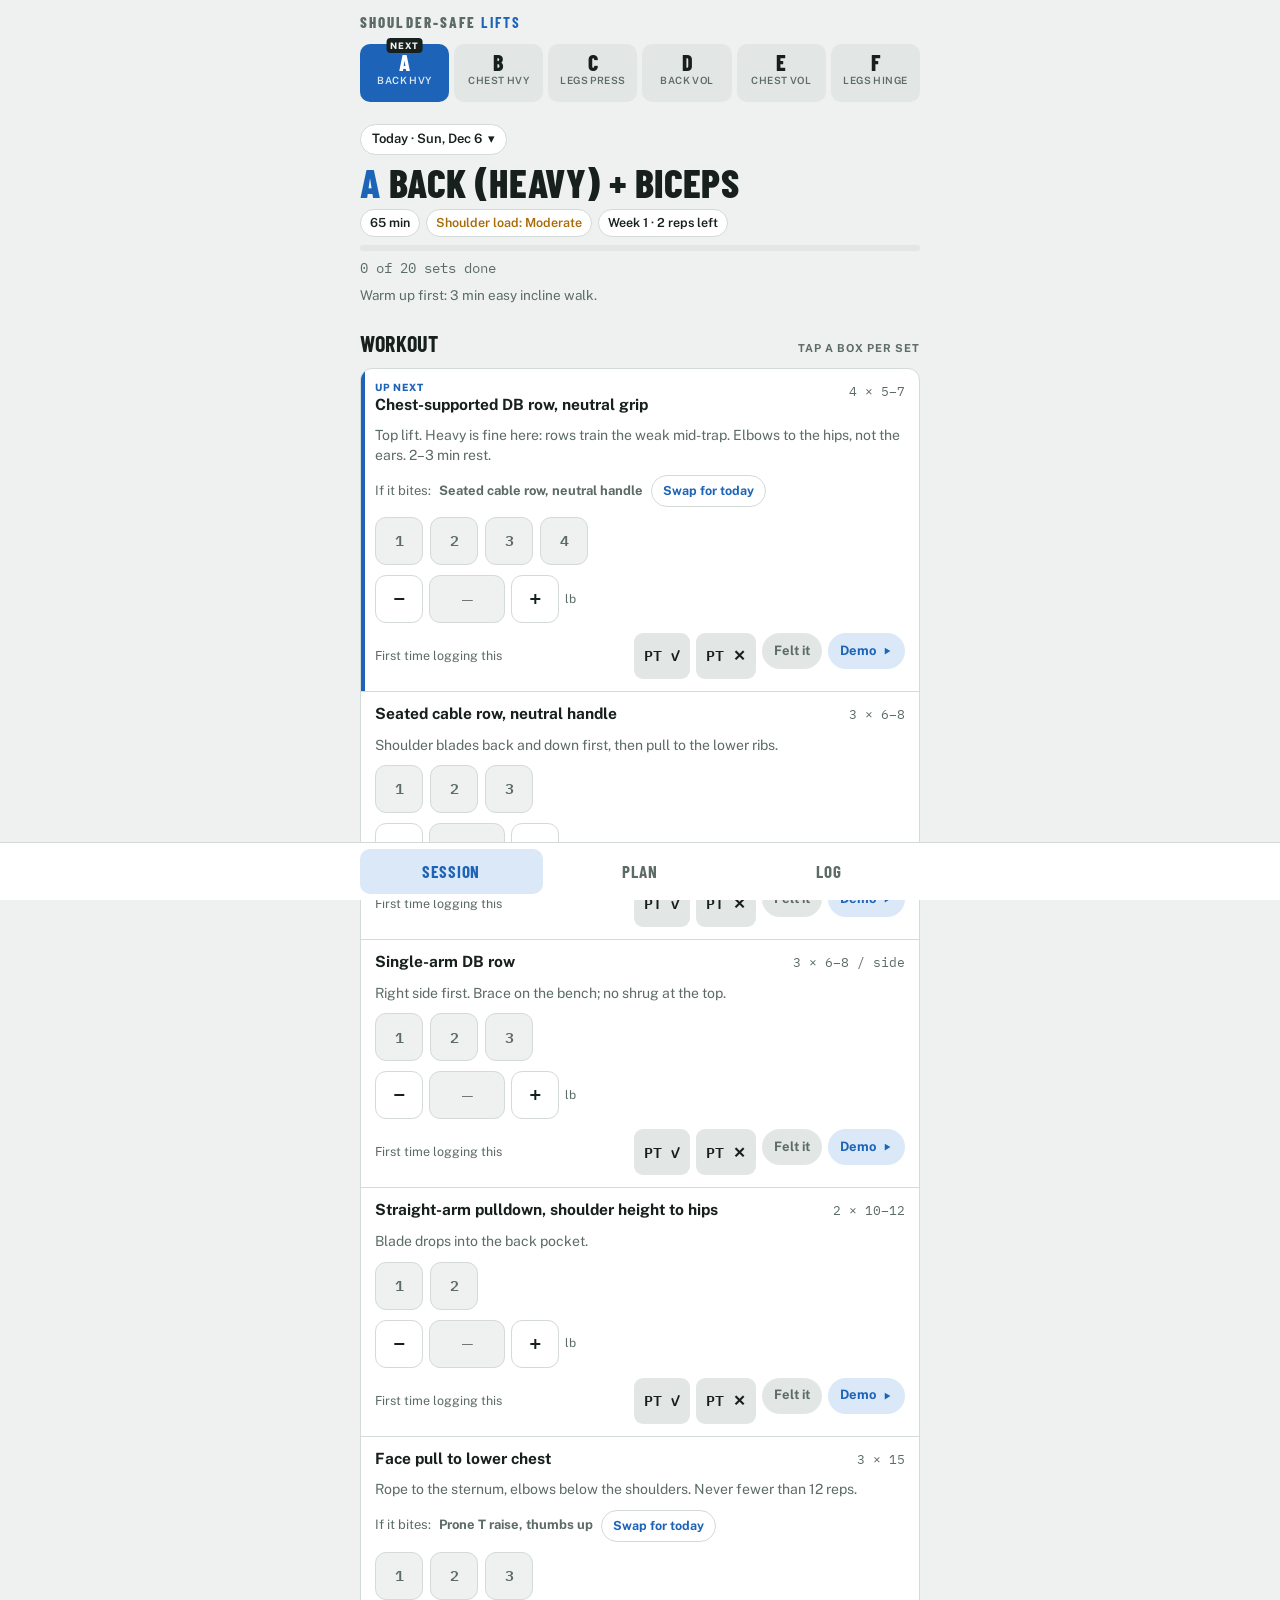
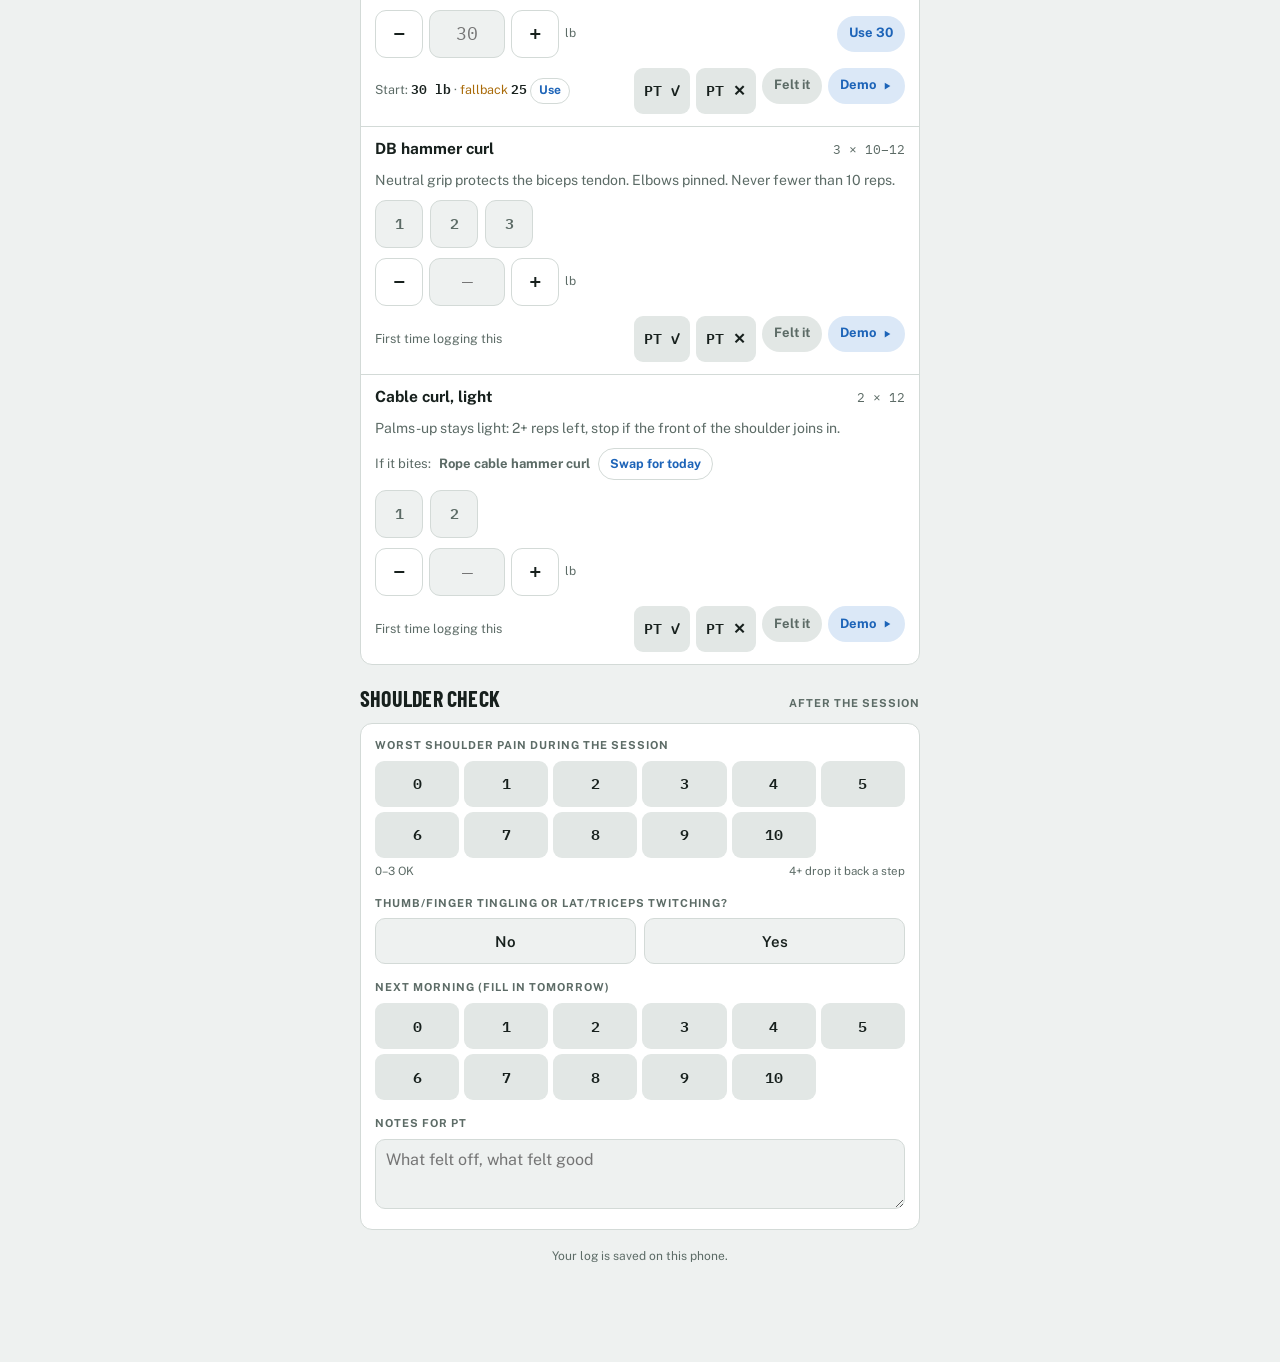
==== commit ac8f93e9: "Lifts: heavier 4-week block with PT guardrails and right chest/triceps work Co-Authored-By: Claude O" ====
--- a/lifts/index.html
+++ b/lifts/index.html
@@ -135,21 +135,6 @@
 .video iframe{position:absolute;inset:0;width:100%;height:100%;border:0}
 .vcap{font-size:11.5px;color:var(--muted);margin:0}
 .ctl{display:grid;gap:10px}
-.tag{display:inline-block;font-size:10px;font-weight:800;letter-spacing:.06em;text-transform:uppercase;border-radius:5px;padding:1px 6px;margin:0 6px 3px 0;vertical-align:1px}
-.tag.warm{background:var(--sunk);color:var(--muted)} .tag.fin{background:var(--stop-soft);color:var(--stop)} .tag.uni{background:var(--tape-soft);color:var(--tape)}
-.rules{margin:0;padding:0;list-style:none;display:grid;gap:5px}
-.rules li{font-size:13px;line-height:1.35;padding:6px 9px;border-radius:8px}
-.rules .rl{background:var(--tape-soft);color:var(--ink)} .rules .scap{background:var(--warn-soft);color:var(--ink)}
-.wrow.side{flex-wrap:nowrap;gap:5px}
-.sl{flex:none;width:22px;font-family:var(--display);font-weight:800;font-size:22px;text-align:center;color:var(--muted)}
-.sl.r{color:var(--tape)}
-.step.sm{width:42px;height:44px;flex:none}
-.wt.sm{width:62px;height:44px;flex:none;font-size:17px}
-.rp{width:58px;height:44px;flex:none;border:1.5px solid var(--line);border-radius:11px;background:var(--bg);color:var(--ink);font-family:var(--mono);font-size:16px;text-align:center;padding:0 4px}
-.gap{display:inline-block;font-family:var(--mono);font-size:11.5px;font-weight:600;border-radius:6px;padding:0 6px}
-.gap.behind{background:var(--warn-soft);color:var(--warn)} .gap.ahead{background:var(--go-soft);color:var(--go)} .gap.even{background:var(--go-soft);color:var(--go)}
-.est{font-size:11px;font-weight:700;color:var(--warn);text-transform:uppercase;letter-spacing:.05em}
-.note.legacy{color:var(--warn);font-weight:600}
 .row.collapsed .cue,.row.collapsed .ctl{display:none}
 
 /* shoulder check */
@@ -214,9 +199,6 @@
 .chart .dt{fill:var(--surface);stroke:var(--tape);stroke-width:2}
 .chart .end{fill:var(--tape);stroke:none}
 .chart .endlbl{fill:var(--ink);font-weight:600;font-size:11px}
-.chart .ln.l2{stroke:var(--warn);stroke-dasharray:5 4}.chart .dt.l2{stroke:var(--warn)}.chart .end.l2{fill:var(--warn)}.chart .endlbl.l2{fill:var(--warn)}
-.chart .ln.l3{stroke:var(--muted);stroke-dasharray:2 3}.chart .dt.l3{stroke:var(--muted)}.chart .end.l3{fill:var(--muted)}
-.key{display:inline-block;width:14px;height:3px;border-radius:2px;background:var(--tape);vertical-align:middle}.key.l2{background:var(--warn)}
 .toast{position:fixed;left:50%;transform:translateX(-50%);bottom:calc(76px + env(safe-area-inset-bottom,0px));background:var(--ink);color:var(--bg);padding:9px 14px;border-radius:10px;font-size:14px;font-weight:600;z-index:20;max-width:calc(100% - 32px)}
 .sync{font-size:12px;color:var(--muted);text-align:center;margin-top:18px}
 
@@ -260,125 +242,60 @@
 // sets: a number, or [week1, week2, week3, week4]; 0 = not this week.
 // step: weight +/- increment in lb; w:false = bodyweight / no weight field.
 const X=(k,n,sets,reps,cue,o={})=>Object.assign({k,n,sets,reps,cue,w:true,step:5},o);
-// ---- Program v2 (frozen): logs saved before the v3 single-arm rebuild render with this, exactly as logged. ----
-const SESSIONS_V2=[
+const SESSIONS=[
  {code:'A',short:'Back hvy',name:'Back (heavy) + biceps',time:'65 min',load:'Moderate',ex:[
-  X('csrow','Chest-supported DB row, neutral grip',[4,4,4,2],'6–8','Top lift of the day. Elbows drive toward the hips, not the ears. 2–3 min rest.',{light:true}),
-  X('cablerow','Seated cable row, neutral handle',[4,4,4,2],'8–10','Pull to the lower ribs; shoulder blades back and down first.'),
-  X('dbrow','Single-arm DB row',[3,3,3,2],'8–10 / side','Brace on the bench; no shrug at the top.'),
-  X('sapd','Straight-arm pulldown, shoulder height to hips',[3,3,3,2],'12','Blade drops into the back pocket. Cable or band.'),
-  X('facepull','Face pull to lower chest',[3,3,3,2],'15','Rope pulled to the sternum, not the face. Elbows stay below the shoulders; squeeze the blades.',{start:30,light:true}),
-  X('hammer','DB hammer curl',[3,3,3,2],'10–12','Elbows pinned at the sides.',{step:2.5}),
-  X('cablecurl','Cable curl',[3,3,3,2],'12–15','Stop the set if the front of the shoulder joins in.',{light:true})]},
- {code:'B',short:'Chest hvy',name:'Chest (heavy) + triceps',time:'65 min',load:'Moderate',note:'Right side leads: dumbbells first, and on every dumbbell or one-arm move the right arm sets the reps. Chest is cleared. Shoulder pressing is landmine only: no overhead press, lateral raises, upright rows or dips.',ex:[
-  X('pup','Primer: push-up plus, hands on a bench',[2,2,2,2],'10','Shoulder-blade warm-up before pressing. Push the floor away at the top to spread the blades. Easy, not a work set.',{w:false}),
-  X('pronet','Primer: prone T raise, thumbs up',[2,2,2,2],'12','Shoulder-blade warm-up. No weight or 2–3 lb; squeeze mid-back, not the neck.',{step:1}),
-  X('dbbench','Flat DB bench, neutral grip',[4,4,4,2],'6–8','Top lift for the next 3–4 weeks. Right arm sets the reps; stop the left when the right stops. Elbows about 45°, dumbbells stop an inch above the chest.',{start:40,step:5,light:true}),
-  X('bbbench','Flat barbell bench, paused',[3,3,3,2],'6','Second lift for now. Use the fallback weight. 1-second pause on the chest, bar stays level all the way up; film from behind your head once to check the right side isn’t lagging.',{start:135,step:5,light:true}),
-  X('incdb','Incline DB bench, 30°',[3,3,3,2],'8–10','Right arm sets the reps; stop the left when the right stops. Low incline only. Dumbbells stop at chest level; don’t sink into the stretch. First time back on incline — fallback is flat DB bench.',{start:40,step:5,light:true}),
-  X('landmine','Half-kneeling landmine press',[3,3,3,2],'10 / side','Right side first, left matches. The only shoulder press that’s cleared. Kneel on the same-side knee, press up and forward along the bar, ribs down. Stop the set if the top of the shoulder pinches.',{start:25,step:5,light:true}),
-  X('rope','Rope triceps pushdown',[4,4,4,2],'10–12','Elbows at the sides; spread the rope at the bottom.'),
-  X('barpushdown','Straight-bar pushdown',[3,3,3,2],'12','Elbows pinned, wrists straight.',{start:40})]},
+  X('csrow','Chest-supported DB row, neutral grip',[4,4,4,2],'5–7','Top lift. Heavy is fine here: rows train the weak mid-trap. Elbows to the hips, not the ears. 2–3 min rest.'),
+  X('cablerow','Seated cable row, neutral handle',[3,3,3,2],'6–8','Shoulder blades back and down first, then pull to the lower ribs.'),
+  X('dbrow','Single-arm DB row',[3,3,3,2],'6–8 / side','Right side first. Brace on the bench; no shrug at the top.'),
+  X('sapd','Straight-arm pulldown, shoulder height to hips',[2,2,2,1],'10–12','Blade drops into the back pocket.'),
+  X('facepull','Face pull to lower chest',[3,3,3,2],'15','Rope to the sternum, elbows below the shoulders. Never fewer than 12 reps.',{start:30,light:true}),
+  X('hammer','DB hammer curl',[3,3,3,2],'10–12','Neutral grip protects the biceps tendon. Elbows pinned. Never fewer than 10 reps.',{step:2.5}),
+  X('cablecurl','Cable curl, light',[2,2,2,1],'12','Palms-up stays light: 2+ reps left, stop if the front of the shoulder joins in.',{light:true})]},
+ {code:'B',short:'Chest hvy',name:'Chest (heavy) + triceps',time:'70 min',load:'Moderate',note:'Right side leads: dumbbells first, the right arm sets the reps on every dumbbell or one-arm move. Pressing stays at 2 reps left all block. Shoulder pressing is landmine only.',ex:[
+  X('pup','Primer: push-up plus, hands on a bench',[2,2,2,2],'10','Shoulder-blade warm-up. Push the floor away at the top. Easy, not a work set.',{w:false}),
+  X('pronet','Primer: prone T raise, thumbs up',[2,2,2,2],'12','Shoulder-blade warm-up. No weight or 2–3 lb.',{step:1}),
+  X('dbbench','Flat DB bench, neutral grip',[4,4,4,2],'6–8','Top lift. Pressing cap: always 2 reps left, never grind. Right arm sets the reps. Dumbbells stop an inch above the chest. Add 5 lb only when the RIGHT arm gets 8 on every set.',{start:40,step:5,light:true}),
+  X('bbbench','Flat barbell bench, paused',[3,3,3,2],'6','Second lift. Pressing cap: always 2 reps left, never grind. 1-second pause on the chest; bar stays level. Never fewer than 6.',{start:135,step:5,light:true}),
+  X('incdb','Incline DB bench, 30°',[2,2,2,1],'8–10','Pressing cap: always 2 reps left, never grind. Right arm sets the reps. Dumbbells stop at chest level. Never fewer than 8.',{start:40,step:5,light:true}),
+  X('landmine','Half-kneeling landmine press',[3,3,3,2],'8 / side','Right side first. 2–3 reps left. Add weight only if the whole rep stays pinch-free.',{start:25,step:5,light:true}),
+  X('cablepressR','Right-only cable chest press',[2,2,2,1],'10','Right arm only, after the bilateral work. 2 reps left. Handle at mid-chest, neutral grip.',{start:20,step:5,vid:'cablepress'}),
+  X('rope','Rope triceps pushdown',[4,4,4,2],'8–10','Heavier is fine: 1 rep left. Elbows pinned; spread the rope at the bottom.'),
+  X('barpushdown','Straight-bar pushdown',[2,2,2,1],'10','Elbows pinned, wrists straight. 1 rep left.',{start:40,light:true}),
+  X('kickR','Right-only DB kickback',[2,2,2,1],'12','Right arm only. 2 reps left, 3-second lowering. Targets the weaker right triceps.',{step:2.5,vid:'kick'})]},
  {code:'C',short:'Legs press',name:'Legs (press)',time:'55 min',load:'None',ex:[
-  X('lpress','Leg press',[4,4,4,2],'6–8','Top lift of the day. Full depth your low back allows; don’t let the hips tuck at the bottom. 2–3 min rest.',{step:10}),
-  X('sllpress','Single-leg leg press',[3,3,3,2],'10 / side','Foot centred on the plate, knee tracks over the toes. Lighter than you think.',{step:10,start:90}),
-  X('bss','Bulgarian split squat, DB at chest',[3,3,3,2],'8 / side','Torso tall.'),
-  X('legext','Leg extension',[3,3,3,2],'12','2-second lower.'),
-  X('hipabd','Hip abduction machine',[3,3,3,2],'15','Lean slightly forward, pause at the widest point. Shoulders relaxed.')]},
- {code:'D',short:'Back vol',name:'Back (volume) + scap + biceps',time:'65 min',load:'Moderate',ex:[
-  X('mrow','Machine row, neutral grip',[4,4,4,2],'10','Chest stays on the pad.'),
+  X('lpress','Leg press',[4,4,4,2],'5–7','Top lift. Go heavy: 1 rep left, last set can go to 0 in week 3. Don’t let the hips tuck at the bottom. 2–3 min rest.',{step:10}),
+  X('sllpress','Single-leg leg press',[3,3,3,2],'8 / side','Foot centred, knee over the toes. 1 rep left.',{step:10,start:90}),
+  X('bss','Bulgarian split squat, DB at chest',[3,3,3,2],'8 / side','Progress by reps more than weight; the dumbbell at the chest stays moderate. Torso tall.'),
+  X('legext','Leg extension',[3,3,3,2],'10','1 rep left, 2-second lower.'),
+  X('hipabd','Hip abduction machine',[2,2,2,1],'15','Pause at the widest point. Shoulders relaxed.')]},
+ {code:'D',short:'Back vol',name:'Back (volume) + scap + arms',time:'70 min',load:'Moderate',ex:[
+  X('mrow','Machine row, neutral grip',[4,4,4,2],'8–10','1 rep left. Chest stays on the pad.'),
   X('inv','Inverted row',[3,3,3,2],'8–10','Bar to lower chest. Feet on a bench once 10 is easy.',{w:false,light:true}),
-  X('sacr','Single-arm cable row',[3,3,3,2],'12 / side','Let the blade reach forward, then pull it back first.'),
-  X('kneelpull','Kneeling cable lat pulldown',[3,3,3,2],'12','Kneel facing the stack with the pulley set so the arms START at shoulder height, never overhead. Pull the elbows to the ribs.',{start:40,light:true}),
+  X('sacr','Single-arm cable row',[3,3,3,2],'10 / side','Right side first. Let the blade reach forward, then pull it back first.'),
+  X('sapd','Straight-arm pulldown, shoulder height to hips',[3,3,3,2],'10–12','Replaces the kneeling pulldown until Elizabeth OKs it by name. Blade drops into the back pocket.'),
   X('pronet','Prone T raise, thumbs up',[3,3,3,2],'12','Mid-trap, not upper.',{step:1}),
   X('sler','Side-lying DB external rotation',[2,2,2,1],'15','Towel under the elbow. Light.',{step:1}),
-  X('ezcurl','EZ-bar curl, light',[3,3,3,2],'10','CAUTION: palms-up loads the biceps tendon. Light bar, elbows pinned, stop the set the moment the front of the shoulder joins in. Sore next morning → swap to hammer curls for a week.',{start:35,light:true}),
-  X('ropeham','Rope cable hammer curl',[3,3,3,2],'12–15','Elbows pinned.',{start:30}),
-  X('cablepressR','Right-only cable chest press',[2,2,2,2],'12','Right arm only, easy weight. Extra practice for the weaker side. Handle at mid-chest, neutral grip, split stance. Skip it if the right shoulder is sore today.',{start:20,step:5,vid:'cablepress'})]},
- {code:'E',short:'Chest vol',name:'Chest (volume) + shoulder + triceps',time:'60 min',load:'Moderate',note:'Same rules as B: right arm sets the reps on dumbbell and one-arm moves. Landmine is the only overhead-ish movement allowed.',ex:[
-  X('pup','Primer: push-up plus, hands on a bench',[2,2,2,2],'10','Shoulder-blade warm-up before pressing. Push the floor away at the top to spread the blades. Easy, not a work set.',{w:false}),
-  X('pronet','Primer: prone T raise, thumbs up',[2,2,2,2],'12','Shoulder-blade warm-up. No weight or 2–3 lb; squeeze mid-back, not the neck.',{step:1}),
-  X('dbbench','Flat DB bench, neutral grip',[4,4,4,2],'8','Right arm sets the reps; stop the left when the right stops. Elbows about 45°, dumbbells stop an inch above the chest.',{start:40,step:5}),
-  X('chestpress','Machine chest press',[3,3,3,2],'10','Seat set so the handles sit at mid-chest. Blades back into the pad.',{start:60,step:10}),
-  X('landmine','Half-kneeling landmine press',[3,3,3,2],'8–10 / side','Right side first, left matches. Press up and forward along the bar, ribs down. Stop if the top of the shoulder pinches.',{start:25,step:5,light:true}),
-  X('pecdeck','Pec deck',[3,3,3,2],'12','Elbows slightly below shoulder height, stop the stretch a little short of full.',{start:60,step:10,light:true}),
-  X('hilofly','High-to-low cable fly',[3,3,3,2],'15','Pulleys above shoulder height, hands sweep down to the hips. Soft elbows.',{start:15,step:2.5,light:true}),
-  X('rope','Rope triceps pushdown',[3,3,3,2],'12','Elbows at the sides.'),
-  X('kick','DB triceps kickback',[3,3,3,2],'15','Only the forearm moves.',{step:2.5})]},
- {code:'F',short:'Legs hinge',name:'Legs (hinge) + biceps',time:'60 min',load:'Light',ex:[
-  X('thrust','Barbell hip thrust',[4,4,4,2],'6–8','Top lift of the day. Hands only steady the bar; chin tucked.',{step:10}),
-  X('pullthrough','Cable pull-through',[3,3,3,2],'12','Rope between the legs, hinge at the hips, arms stay relaxed and straight. Squeeze the glutes to stand.',{start:50}),
-  X('lcurl','Lying leg curl',[4,4,4,2],'10','Slow lower.'),
-  X('backext','45° back extension, plate on chest',[3,3,3,2],'12','Plate hugged to the chest, not hanging. Squeeze the glutes at the top.',{start:25}),
-  X('lunge','Reverse lunge, DB at chest',[3,3,3,2],'8 / side','Short step, knee to the floor.'),
-  X('hammer','DB hammer curl',[3,3,3,2],'10','Elbows pinned.',{step:2.5}),
-  X('cablecurl','Cable curl',[2,2,2,1],'15','Stop if the front of the shoulder joins in.')]}
-];
-// ---- Program v3 (Nov 2026): right pec + right triceps get priority. ----
-// Extra opts: uni = log right and left separately; rOnly = right side only;
-// warm = warm-up/activation, not a working set; press = press or fly (scapular cue shown);
-// est = starting weight is an estimate; fin = "Right-side extra" finisher.
-const CUE_SCAP='Set the shoulder blade back and down. If the right shoulder rolls forward or shrugs, drop the weight.';
-const CUE_RL='Right first, take it close to failure. Left matches right’s reps, no more.';
-const CUE_RONLY='Right arm only.';
-const ACT=[
-  X('actfly','Activation: single-arm cable fly',[2,2,2,1],'12 R · 8 L','Warm-up, not a working set. Very light. Right side first and slower; feel the right pec squeeze before the first press.',{warm:true,press:true,start:7.5,step:2.5,est:true,vid:'safly'}),
-  X('actpd','Activation: single-arm cable pushdown',[2,2,2,1],'12 R · 8 L','Warm-up, not a working set. Very light. Right side first; hold the lockout and squeeze.',{warm:true,start:12.5,step:2.5,est:true,vid:'sapush'})];
-const FINISHER=[
-  X('xfly','Right-side extra: single-arm cable fly',[2,2,2,1],'12–15','Right only. Moderate weight, slow and controlled: 2-second squeeze at the middle, 3 seconds back. No left side.',{rOnly:true,press:true,fin:true,start:10,step:2.5,est:true,vid:'safly'}),
-  X('xpd','Right-side extra: single-arm cable pushdown',[2,2,2,1],'12–15','Right only. Moderate weight, slow and controlled: hold the lockout 1 second with a hard squeeze. Elbow pinned to the side.',{rOnly:true,fin:true,start:20,step:2.5,est:true,vid:'sapush'})];
-const SESSIONS=[
- {code:'A',short:'Back hvy',name:'Back (heavy) + biceps',time:'70 min',load:'Moderate',fin:true,ex:[
-  X('csrow','Chest-supported DB row, neutral grip',[4,4,4,2],'6–8','Top lift of the day. Elbows drive toward the hips, not the ears. 2–3 min rest.',{light:true}),
-  X('cablerow','Seated cable row, neutral handle',[4,4,4,2],'8–10','Pull to the lower ribs; shoulder blades back and down first.'),
-  X('dbrow','Single-arm DB row',[3,3,3,2],'8–10 / side','Brace on the bench; no shrug at the top.',{start:70}),
-  X('sapd','Straight-arm pulldown, shoulder height to hips',[3,3,3,2],'12','Blade drops into the back pocket. Cable or band.'),
-  X('facepull','Face pull to lower chest',[3,3,3,2],'15','Rope pulled to the sternum, not the face. Elbows stay below the shoulders; squeeze the blades.',{start:30,light:true}),
-  X('hammer','DB hammer curl',[3,3,3,2],'10–12','Elbows pinned at the sides.',{step:2.5,start:35}),
-  X('cablecurl','Cable curl',[3,3,3,2],'12–15','Stop the set if the front of the shoulder joins in.',{light:true})].concat(FINISHER)},
- {code:'B',short:'Chest hvy',name:'Chest (heavy) + triceps',time:'75 min',load:'Moderate',note:'Right side leads: every press, fly and pushdown is one arm at a time, right first. Chest is cleared. Shoulder pressing is landmine only: no overhead press, lateral raises, upright rows or dips.',ex:[
-  X('pup','Primer: push-up plus, hands on a bench',[2,2,2,2],'10','Shoulder-blade warm-up before pressing. Push the floor away at the top to spread the blades. Easy, not a work set.',{w:false}),
-  X('pronet','Primer: prone T raise, thumbs up',[2,2,2,2],'12','Shoulder-blade warm-up. No weight or 2–3 lb; squeeze mid-back, not the neck.',{step:1})].concat(ACT,[
-  X('sadb','Single-arm flat DB press, neutral grip',[4,4,4,2],'6–8 / side','Top lift for now; replaces flat DB and barbell bench. Free hand holds the bench; hips and shoulders stay square. Elbow about 45°, dumbbell stops an inch above the chest.',{uni:true,press:true,start:35,step:5,est:true,light:true}),
-  X('sainc','Single-arm incline DB press, 30°',[3,3,3,2],'8–10 / side','Replaces two-arm incline. Low incline only. Dumbbell stops at chest level; don’t sink into the stretch. Fallback is DB floor press.',{uni:true,press:true,start:30,step:5,est:true,light:true}),
-  X('safly','Single-arm cable fly, mid pulley',[3,3,3,2],'12 / side','Takes the barbell bench’s sets. Pulley about chest height, stand side-on, soft elbow; sweep to the midline and squeeze. Stop the stretch a little short of full.',{uni:true,press:true,start:12.5,step:2.5,est:true,light:true}),
-  X('landmine','Half-kneeling landmine press',[3,3,3,2],'10 / side','The only shoulder press that’s cleared. Kneel on the same-side knee, press up and forward along the bar, ribs down. Stop the set if the top of the shoulder pinches.',{uni:true,press:true,start:25,step:5,light:true}),
-  X('sapush','Single-arm cable pushdown',[4,4,4,2],'10–12 / side','Replaces the rope pushdown here. D-handle or one rope end, elbow pinned to the side, lock out and squeeze.',{uni:true,start:25,step:2.5,est:true}),
-  X('saoh','Single-arm overhead cable triceps extension',[3,3,3,2],'12 / side','Replaces the straight-bar pushdown. Face away from a low pulley; the elbow points forward at about forehead height, never behind the head. Ribs down. Stop the set if the top or front of the shoulder pinches. Ask Elizabeth before going heavy.',{uni:true,start:20,step:2.5,est:true,light:true})])},
- {code:'C',short:'Legs press',name:'Legs (press)',time:'60 min',load:'Light',fin:true,ex:[
-  X('lpress','Leg press',[4,4,4,2],'6–8','Top lift of the day. Full depth your low back allows; don’t let the hips tuck at the bottom. 2–3 min rest.',{step:10}),
-  X('sllpress','Single-leg leg press',[3,3,3,2],'10 / side','Foot centred on the plate, knee tracks over the toes. Lighter than you think.',{step:10,start:90}),
-  X('bss','Bulgarian split squat, DB at chest',[3,3,3,2],'8 / side','Torso tall.'),
-  X('legext','Leg extension',[3,3,3,2],'12','2-second lower.'),
-  X('hipabd','Hip abduction machine',[3,3,3,2],'15','Lean slightly forward, pause at the widest point. Shoulders relaxed.')].concat(FINISHER)},
- {code:'D',short:'Back vol',name:'Back (volume) + scap + biceps',time:'65 min',load:'Moderate',ex:[
-  X('mrow','Machine row, neutral grip',[4,4,4,2],'10','Chest stays on the pad.'),
-  X('inv','Inverted row',[3,3,3,2],'8–10','Bar to lower chest. Feet on a bench once 10 is easy.',{w:false,light:true}),
-  X('sacr','Single-arm cable row',[3,3,3,2],'12 / side','Let the blade reach forward, then pull it back first.'),
-  X('kneelpull','Kneeling cable lat pulldown',[3,3,3,2],'12','Kneel facing the stack with the pulley set so the arms START at shoulder height, never overhead. Pull the elbows to the ribs.',{start:40,light:true}),
-  X('pronet','Prone T raise, thumbs up',[3,3,3,2],'12','Mid-trap, not upper.',{step:1}),
-  X('sler','Side-lying DB external rotation',[2,2,2,1],'15','Towel under the elbow. Light.',{step:1}),
-  X('ezcurl','EZ-bar curl, light',[3,3,3,2],'10','CAUTION: palms-up loads the biceps tendon. Light bar, elbows pinned, stop the set the moment the front of the shoulder joins in. Sore next morning → swap to hammer curls for a week.',{start:35,light:true}),
-  X('ropeham','Rope cable hammer curl',[3,3,3,2],'12–15','Elbows pinned.',{start:30}),
-  X('cablepressR','Right-only cable chest press',[2,2,2,2],'12','Easy weight. Extra practice for the weaker side. Handle at mid-chest, neutral grip, split stance. Skip it if the right shoulder is sore today.',{rOnly:true,press:true,start:20,step:5,vid:'cablepress'})]},
- {code:'E',short:'Chest vol',name:'Chest (volume) + shoulder + triceps',time:'80 min',load:'Moderate',fin:true,note:'Same rules as B: one arm at a time, right first, left matches. Landmine is the only overhead-ish press allowed. Short on time? The right-side extra at the end is the last thing to cut.',ex:[
-  X('pup','Primer: push-up plus, hands on a bench',[2,2,2,2],'10','Shoulder-blade warm-up before pressing. Push the floor away at the top to spread the blades. Easy, not a work set.',{w:false}),
-  X('pronet','Primer: prone T raise, thumbs up',[2,2,2,2],'12','Shoulder-blade warm-up. No weight or 2–3 lb; squeeze mid-back, not the neck.',{step:1})].concat(ACT,[
-  X('sadb','Single-arm flat DB press, neutral grip',[4,4,4,2],'8 / side','Free hand holds the bench; hips and shoulders stay square. Elbow about 45°, dumbbell stops an inch above the chest.',{uni:true,press:true,start:35,step:5,est:true}),
-  X('cablepress','Single-arm cable chest press, split stance',[3,3,3,2],'10 / side','Replaces the machine chest press. Handle at mid-chest, neutral grip; press forward and slightly in.',{uni:true,press:true,start:25,step:2.5,est:true}),
-  X('landmine','Half-kneeling landmine press',[3,3,3,2],'8–10 / side','Press up and forward along the bar, ribs down. Stop if the top of the shoulder pinches.',{uni:true,press:true,start:25,step:5,light:true}),
-  X('safly','Single-arm cable fly, mid pulley',[3,3,3,2],'12 / side','Replaces the pec deck. Pulley about chest height, stand side-on, soft elbow; sweep to the midline and squeeze. Stop the stretch a little short of full.',{uni:true,press:true,start:12.5,step:2.5,est:true,light:true}),
-  X('sahilo','Single-arm high-to-low cable fly',[3,3,3,2],'15 / side','Replaces the two-arm version. Pulley above shoulder height; the hand sweeps down and across toward the opposite hip. Soft elbow.',{uni:true,press:true,start:10,step:2.5,est:true,light:true}),
-  X('rope','Rope triceps pushdown',[3,3,3,2],'12','Kept two-handed for overall triceps. Elbows at the sides.',{start:65}),
-  X('kick','DB triceps kickback',[3,3,3,2],'15 / side','Only the forearm moves.',{uni:true,step:2.5})]).concat(FINISHER)},
- {code:'F',short:'Legs hinge',name:'Legs (hinge) + biceps',time:'60 min',load:'Light',ex:[
-  X('thrust','Barbell hip thrust',[4,4,4,2],'6–8','Top lift of the day. Hands only steady the bar; chin tucked.',{step:10}),
-  X('pullthrough','Cable pull-through',[3,3,3,2],'12','Rope between the legs, hinge at the hips, arms stay relaxed and straight. Squeeze the glutes to stand.',{start:50}),
-  X('lcurl','Lying leg curl',[4,4,4,2],'10','Slow lower.'),
-  X('backext','45° back extension, plate on chest',[3,3,3,2],'12','Plate hugged to the chest, not hanging. Squeeze the glutes at the top.',{start:25}),
-  X('lunge','Reverse lunge, DB at chest',[3,3,3,2],'8 / side','Short step, knee to the floor.'),
-  X('hammer','DB hammer curl',[3,3,3,2],'10','Elbows pinned.',{step:2.5,start:35}),
-  X('cablecurl','Cable curl',[2,2,2,1],'15','Stop if the front of the shoulder joins in.')]}
+  X('hammer','DB hammer curl',[2,2,2,1],'10','Replaces the EZ-bar curl this block to rest the biceps tendon. Elbows pinned.',{step:2.5}),
+  X('ropeham','Rope cable hammer curl',[3,3,3,2],'10–12','Elbows pinned. 1–2 reps left.',{start:30}),
+  X('cablepressR','Right-only cable chest press',[2,2,2,1],'12','Right arm only, easy weight. Then one 30–45 s hold at mid-range, about 70% effort. Skip if the right shoulder is sore today.',{start:20,step:5,vid:'cablepress'}),
+  X('kickR','Right-only DB kickback',[2,2,2,1],'12','Right arm only. 2 reps left, 3-second lowering.',{step:2.5,vid:'kick'})]},
+ {code:'E',short:'Chest vol',name:'Chest (volume) + triceps',time:'60 min',load:'Moderate',note:'Same rules as B: right arm sets the reps, pressing stays at 2 reps left.',ex:[
+  X('pup','Primer: push-up plus, hands on a bench',[2,2,2,2],'10','Shoulder-blade warm-up. Easy.',{w:false}),
+  X('pronet','Primer: prone T raise, thumbs up',[2,2,2,2],'12','Shoulder-blade warm-up. No weight or 2–3 lb.',{step:1}),
+  X('dbbench','Flat DB bench, neutral grip',[3,3,3,2],'8–10','Pressing cap: always 2 reps left, never grind. Right arm sets the reps.',{start:40,step:5,light:true}),
+  X('chestpress','Machine chest press',[3,3,3,2],'8–10','The one press that can go to 1 rep left (fixed path). Handles at mid-chest.',{start:60,step:10,light:true}),
+  X('landmine','Half-kneeling landmine press',[2,2,2,1],'10 / side','Right side first. 2–3 reps left. Stop if the top of the shoulder pinches.',{start:25,step:5,light:true}),
+  X('pecdeck','Pec deck',[2,2,2,1],'12','Never load the stretch: stop a little short of full. Never fewer than 12.',{start:60,step:10,light:true}),
+  X('hilofly','High-to-low cable fly',[2,2,2,1],'15','Soft elbows, hands sweep to the hips. Never fewer than 12.',{start:15,step:2.5,light:true}),
+  X('rope','Rope triceps pushdown',[3,3,3,2],'10–12','1 rep left. Elbows at the sides.'),
+  X('kick','DB triceps kickback',[3,3,3,2],'12','Right arm first, left matches its reps.',{step:2.5}),
+  X('kickR','Right-only DB kickback',[1,1,1,1],'12','One extra set for the right arm.',{step:2.5,vid:'kick'})]},
+ {code:'F',short:'Legs hinge',name:'Legs (hinge) · shoulder day off',time:'50 min',load:'None',note:'No upper-body work today: this is the right shoulder’s day off in a rotation with no rest day.',ex:[
+  X('thrust','Barbell hip thrust',[4,4,4,2],'5–7','Top lift. Go heavy: 1 rep left. Hands only steady the bar.',{step:10}),
+  X('pullthrough','Cable pull-through',[3,3,3,2],'10','Arms relaxed and straight; hinge and squeeze.',{start:50}),
+  X('lcurl','Lying leg curl',[4,4,4,2],'8–10','0–1 rep left. Slow lower.'),
+  X('backext','45° back extension, plate on chest',[3,3,3,2],'10','Plate hugged to the chest.',{start:25}),
+  X('lunge','Reverse lunge, DB at chest',[2,2,2,1],'8 / side','Short step; moderate dumbbell.')]}
 ];
 const ALT={
  floor:X('floor','DB floor press, neutral grip',0,'8–10','The floor limits the range. Elbows pause on the floor.'),
@@ -392,45 +309,25 @@
  rope:X('rope','Rope triceps pushdown',0,'12','Elbows at the sides.'),
  cablerow:X('cablerow','Seated cable row, neutral handle',0,'10','Pull to the lower ribs.'),
  dbbench:X('dbbench','Flat DB bench, neutral grip',0,'8–10','Dumbbells stop an inch above the chest.',{start:40,step:5}),
- cablepress:X('cablepress','Standing single-arm cable chest press',0,'12 / side','Handle at mid-chest, neutral grip.',{start:30,step:5}),
- sadb:X('sadb','Single-arm flat DB press, neutral grip',0,'8–10 / side','Dumbbell stops an inch above the chest.',{uni:true,press:true,start:35,step:5,est:true}),
- sapush:X('sapush','Single-arm cable pushdown',0,'12 / side','Elbow pinned to the side.',{uni:true,start:25,step:2.5,est:true})
+ cablepress:X('cablepress','Standing single-arm cable chest press',0,'12 / side','Handle at mid-chest, neutral grip.',{start:30,step:5})
 };
-const ALTS={bbbench:'dbbench',incdb:'dbbench',landmine:'cablepress',dbbench:'floor',chestpress:'floor',pecdeck:'cablepress',hilofly:'pup',ezcurl:'hammer',cablecurl:'ropeham',facepull:'pronet',kneelpull:'sapd',inv:'mrow',barpushdown:'rope',csrow:'cablerow',
- sadb:'floor',sainc:'floor',saoh:'sapush'};
+const ALTS={bbbench:'dbbench',incdb:'dbbench',landmine:'cablepress',dbbench:'floor',chestpress:'floor',pecdeck:'cablepress',hilofly:'pup',ezcurl:'hammer',cablecurl:'ropeham',facepull:'pronet',kneelpull:'sapd',inv:'mrow',barpushdown:'rope',csrow:'cablerow'};
 const ROTATION=['A','B','C','D','E','F'];
 const WEEKS={
- 1:{rir:'2 reps left',back:'Start from your last logged weights. Add 5 lb when you hit the top of the rep range on every set.',arms:'Start where you left off. +2.5–5 lb at the top of the range.',legs:'Add 10 lb at the top of the range.'},
- 2:{rir:'1–2 reps left',back:'Keep adding where earned.',arms:'Keep adding where earned.',legs:'Keep adding where earned.'},
- 3:{rir:'1 rep left',back:'Hardest week. Same rule.',arms:'Same rule. Drop cable curls first if the front of the shoulder complains.',legs:'Same rule.'},
- 4:{rir:'3 reps left',back:'Light week: half the sets at week-3 weight. Then restart week 1 heavier.',arms:'Half the sets.',legs:'Half the sets.'}
+ 1:{rir:'2 reps left',back:'Everything at 2 reps left to set new baselines from your last logged weights.',arms:'2 reps left.',legs:'2 reps left.'},
+ 2:{rir:'Push 2 · rest 1',back:'Rows go to 1 rep left. Add 5 lb when every set hits the top of the range.',arms:'Pushdowns and hammer curls to 1 rep left. Palms-up curls stay at 2.',legs:'1 rep left. Add 10–20 lb at the top of the range.'},
+ 3:{rir:'Push 2 · rest 1',back:'Hardest week: 1 rep left, last set of the top row can go to 0.',arms:'Same as week 2.',legs:'Last set of leg press and hip thrust can go to 0.'},
+ 4:{rir:'Deload · 3 left',back:'Half the sets at week-2 weights, 3 reps left. Next block starts from week 3’s loads.',arms:'Half the sets.',legs:'Half the sets.'}
 };
 const WHERE=['Front','Top / side','Back','Neck','Down the arm'];
-const VID={"csrow": {"id": "f0bFCVXB8hc", "t": "Chest Supported DB Row", "c": "Travis Tarrant"}, "cablerow": {"id": "XaHV_8Nbyug", "t": "Seated Close Grip Cable Row", "c": "Team Evolve"}, "dbrow": {"id": "8iMJWCAIV78", "t": "One-Arm Dumbbell Row", "c": "Mind Pump TV"}, "sapd": {"id": "wcVDItawocI", "t": "Straight Arm Pulldown", "c": "Bodybuilding.com"}, "pronet": {"id": "J-TvvTbMkkY", "t": "Prone T Raise", "c": "Alpha Coach"}, "hammer": {"id": "CFBZ4jN1CMI", "t": "Dumbbell Hammer Curl", "c": "NASM"}, "cablecurl": {"id": "OsQupgowb00", "t": "Standing Biceps Cable Curl", "c": "Fitness Arabia"}, "goblet": {"id": "JO7D6GJ98wY", "t": "Goblet Squat", "c": "Jack Hanrahan Fitness"}, "bss": {"id": "-IpkZv8tZYM", "t": "DB Bulgarian Split Squat", "c": "Horton Barbell"}, "legext": {"id": "xAUvXdHu1sI", "t": "Leg Extension", "c": "Tim Bullici"}, "pallof": {"id": "Te5VAYXy0wQ", "t": "Pallof Press", "c": "MuscleWiki"}, "rope": {"id": "K--j4Qh9d2s", "t": "Rope Triceps Pushdown", "c": "Germain Craddock's EVA"}, "kick": {"id": "ShCYaoHmWmk", "t": "Dumbbell Kickback", "c": "LivestrongWoman"}, "revcurl": {"id": "aIrvcBlNHBA", "t": "EZ Bar Reverse Curl", "c": "FITASTIC"}, "thrust": {"id": "eutQE64svRE", "t": "Barbell Hip Thrust", "c": "Ben Yanes"}, "lcurl": {"id": "SbSNUXPRkc8", "t": "Lying Leg Curl", "c": "PureGym"}, "mrow": {"id": "QpLTp2AJ_cI", "t": "Machine Chest Supported Row", "c": "Fox Body Fitness"}, "inv": {"id": "hXTc1mDnZCw", "t": "Inverted Row", "c": "BarBend"}, "sacr": {"id": "NwyhyKyFgf4", "t": "Single Arm Seated Cable Row", "c": "Rob Riches"}, "pup": {"id": "RR5xJ1mXEV4", "t": "Push-Up Plus", "c": "Matthew Stevens"}, "floor": {"id": "T0Y3OBF1bNI", "t": "Dumbbell Floor Press", "c": "PureGym"}, "rgpd": {"id": "byN9-8JOKD0", "t": "Single Arm Reverse Grip Pushdown", "c": "SET FOR SET"}, "lpress": {"id": "uRFWe2nOUjg", "t": "Leg Press", "c": "Tim Bullici"}, "lunge": {"id": "MpfeGnBFEo8", "t": "Dumbbell Reverse Lunge", "c": "IronmasterPro"}, "slcurl": {"id": "Z5pRnXaCjpM", "t": "Seated Leg Curl", "c": "Hammer Fitness"}, "walk": {"id": "Ii71nAaRc_8", "t": "Incline Treadmill Walking", "c": "Team Evolve"}, "backext": {"id": "OMb1VFQK9Tk", "t": "45 Degree Hip Extension", "c": "Physique Development"}, "sler": {"id": "20v3G-odF5c", "t": "Sidelying Shoulder External Rotation", "c": "Release Physical Therapy"}, "proneext": {"id": "KvY2S9UdDY0", "t": "Prone Shoulder Extensions", "c": "Myokinetix Physical Therapy"}, "hipabd": {"id": "TKtB6RWTTNc", "t": "Machine Hip Abduction", "c": "Ryan Treadaway"}, "cablecrunch": {"id": "jBtiDLz0y7s", "t": "Kneeling Cable Rope Crunch", "c": "Sean Nalewanyj"}, "ropeham": {"id": "PslvRTdHJHY", "t": "Rope Cable Hammer Curls", "c": "Jeremy Reid"}, "facepull": {"id": "0Po47vvj9g4", "t": "Cable Face Pulls", "c": "PureGym"}, "chestpress": {"id": "n8TOta_pfr4", "t": "Chest Press Machine", "c": "LIVESTRONG"}, "cablefly": {"id": "M1N804yWA-8", "t": "Low Cable Chest Fly", "c": "ScottHermanFitness"}, "kneelpull": {"id": "VIJPZ8m0EDM", "t": "Kneeling Lat Pulldowns", "c": "PureGym"}, "ezcurl": {"id": "tJIFTI9wZOw", "t": "EZ Bar Curl", "c": "Renaissance Periodization"}, "dbbench": {"id": "WLTU1j7Ur8M", "t": "Dumbbell Bench Press", "c": "BarBend"}, "cgpushup": {"id": "XtU2VQVuLYs", "t": "Diamond Push Up", "c": "Marcus Filly"}, "pullthrough": {"id": "KxFMmGPoYpY", "t": "Cable Pull Through", "c": "Mitch Coleman"}, "barpushdown": {"id": "2-LAMcpzODU", "t": "Tricep Pushdown", "c": "ScottHermanFitness"}, "sllpress": {"id": "atkrHWTu4Vk", "t": "Single Leg Press", "c": "Chris Byrd"}, "cablepress": {"id": "RaNrQRI9MFI", "t": "Split Stance Single Arm Cable Chest Press", "c": "Functional Effect Fitness"}, "bbbench": {"id": "CjHIKDQ4RQo", "t": "Barbell Bench Press", "c": "PureGym"}, "incdb": {"id": "oZVCBM9f8Eo", "t": "Dumbbell Incline Press", "c": "PureGym"}, "landmine": {"id": "_ArzG9qz-yM", "t": "Half-Kneeling 1-arm Landmine Press", "c": "Eric Cressey"}, "pecdeck": {"id": "eGjt4lk6g34", "t": "Chest Fly Machine", "c": "PureGym"}, "hilofly": {"id": "hhruLxo9yZU", "t": "High to Low Cable Fly", "c": "PureGym"},
- "sadb": {"id": "ChDbt0OnxJw", "t": "Single Arm Neutral Grip Dumbbell Bench Press", "c": "Viking Strength Systems"},
- "sainc": {"id": "QPi2iPxIOMU", "t": "Single Arm Incline Dumbbell Bench Press", "c": "Viking Strength Systems"},
- "safly": {"id": "C_n7AzKKkVQ", "t": "Single Arm Standing Cable Chest Fly", "c": "Total Health Systems"},
- "sahilo": {"id": "UWAEoevMaZU", "t": "Cable Fly - High Single Arm", "c": ""},
- "sapush": {"id": "YZngJdQ71k0", "t": "Single Arm Tricep Pushdown on the Cable Machine", "c": "Jayd Harrison"},
- "saoh": {"id": "w3iAESGWK6M", "t": "Single Arm Cable Overhead Tricep Extension", "c": ""}};
+const VID={"csrow": {"id": "f0bFCVXB8hc", "t": "Chest Supported DB Row", "c": "Travis Tarrant"}, "cablerow": {"id": "XaHV_8Nbyug", "t": "Seated Close Grip Cable Row", "c": "Team Evolve"}, "dbrow": {"id": "8iMJWCAIV78", "t": "One-Arm Dumbbell Row", "c": "Mind Pump TV"}, "sapd": {"id": "wcVDItawocI", "t": "Straight Arm Pulldown", "c": "Bodybuilding.com"}, "pronet": {"id": "J-TvvTbMkkY", "t": "Prone T Raise", "c": "Alpha Coach"}, "hammer": {"id": "CFBZ4jN1CMI", "t": "Dumbbell Hammer Curl", "c": "NASM"}, "cablecurl": {"id": "OsQupgowb00", "t": "Standing Biceps Cable Curl", "c": "Fitness Arabia"}, "goblet": {"id": "JO7D6GJ98wY", "t": "Goblet Squat", "c": "Jack Hanrahan Fitness"}, "bss": {"id": "-IpkZv8tZYM", "t": "DB Bulgarian Split Squat", "c": "Horton Barbell"}, "legext": {"id": "xAUvXdHu1sI", "t": "Leg Extension", "c": "Tim Bullici"}, "pallof": {"id": "Te5VAYXy0wQ", "t": "Pallof Press", "c": "MuscleWiki"}, "rope": {"id": "K--j4Qh9d2s", "t": "Rope Triceps Pushdown", "c": "Germain Craddock's EVA"}, "kick": {"id": "ShCYaoHmWmk", "t": "Dumbbell Kickback", "c": "LivestrongWoman"}, "revcurl": {"id": "aIrvcBlNHBA", "t": "EZ Bar Reverse Curl", "c": "FITASTIC"}, "thrust": {"id": "eutQE64svRE", "t": "Barbell Hip Thrust", "c": "Ben Yanes"}, "lcurl": {"id": "SbSNUXPRkc8", "t": "Lying Leg Curl", "c": "PureGym"}, "mrow": {"id": "QpLTp2AJ_cI", "t": "Machine Chest Supported Row", "c": "Fox Body Fitness"}, "inv": {"id": "hXTc1mDnZCw", "t": "Inverted Row", "c": "BarBend"}, "sacr": {"id": "NwyhyKyFgf4", "t": "Single Arm Seated Cable Row", "c": "Rob Riches"}, "pup": {"id": "RR5xJ1mXEV4", "t": "Push-Up Plus", "c": "Matthew Stevens"}, "floor": {"id": "T0Y3OBF1bNI", "t": "Dumbbell Floor Press", "c": "PureGym"}, "rgpd": {"id": "byN9-8JOKD0", "t": "Single Arm Reverse Grip Pushdown", "c": "SET FOR SET"}, "lpress": {"id": "uRFWe2nOUjg", "t": "Leg Press", "c": "Tim Bullici"}, "lunge": {"id": "MpfeGnBFEo8", "t": "Dumbbell Reverse Lunge", "c": "IronmasterPro"}, "slcurl": {"id": "Z5pRnXaCjpM", "t": "Seated Leg Curl", "c": "Hammer Fitness"}, "walk": {"id": "Ii71nAaRc_8", "t": "Incline Treadmill Walking", "c": "Team Evolve"}, "backext": {"id": "OMb1VFQK9Tk", "t": "45 Degree Hip Extension", "c": "Physique Development"}, "sler": {"id": "20v3G-odF5c", "t": "Sidelying Shoulder External Rotation", "c": "Release Physical Therapy"}, "proneext": {"id": "KvY2S9UdDY0", "t": "Prone Shoulder Extensions", "c": "Myokinetix Physical Therapy"}, "hipabd": {"id": "TKtB6RWTTNc", "t": "Machine Hip Abduction", "c": "Ryan Treadaway"}, "cablecrunch": {"id": "jBtiDLz0y7s", "t": "Kneeling Cable Rope Crunch", "c": "Sean Nalewanyj"}, "ropeham": {"id": "PslvRTdHJHY", "t": "Rope Cable Hammer Curls", "c": "Jeremy Reid"}, "facepull": {"id": "0Po47vvj9g4", "t": "Cable Face Pulls", "c": "PureGym"}, "chestpress": {"id": "n8TOta_pfr4", "t": "Chest Press Machine", "c": "LIVESTRONG"}, "cablefly": {"id": "M1N804yWA-8", "t": "Low Cable Chest Fly", "c": "ScottHermanFitness"}, "kneelpull": {"id": "VIJPZ8m0EDM", "t": "Kneeling Lat Pulldowns", "c": "PureGym"}, "ezcurl": {"id": "tJIFTI9wZOw", "t": "EZ Bar Curl", "c": "Renaissance Periodization"}, "dbbench": {"id": "WLTU1j7Ur8M", "t": "Dumbbell Bench Press", "c": "BarBend"}, "cgpushup": {"id": "XtU2VQVuLYs", "t": "Diamond Push Up", "c": "Marcus Filly"}, "pullthrough": {"id": "KxFMmGPoYpY", "t": "Cable Pull Through", "c": "Mitch Coleman"}, "barpushdown": {"id": "2-LAMcpzODU", "t": "Tricep Pushdown", "c": "ScottHermanFitness"}, "sllpress": {"id": "atkrHWTu4Vk", "t": "Single Leg Press", "c": "Chris Byrd"}, "cablepress": {"id": "RaNrQRI9MFI", "t": "Split Stance Single Arm Cable Chest Press", "c": "Functional Effect Fitness"}, "bbbench": {"id": "CjHIKDQ4RQo", "t": "Barbell Bench Press", "c": "PureGym"}, "incdb": {"id": "oZVCBM9f8Eo", "t": "Dumbbell Incline Press", "c": "PureGym"}, "landmine": {"id": "_ArzG9qz-yM", "t": "Half-Kneeling 1-arm Landmine Press", "c": "Eric Cressey"}, "pecdeck": {"id": "eGjt4lk6g34", "t": "Chest Fly Machine", "c": "PureGym"}, "hilofly": {"id": "hhruLxo9yZU", "t": "High to Low Cable Fly", "c": "PureGym"}};
+const NAMES={};SESSIONS.forEach(s=>s.ex.forEach(e=>{if(!NAMES[e.k])NAMES[e.k]=e.n}));
+Object.values(ALT).forEach(e=>{if(!NAMES[e.k])NAMES[e.k]=e.n});
+const sesBy=c=>SESSIONS.find(s=>s.code===c)||{code:c,short:c,name:c==='W'?'Zone 2 walk':'Retired session',time:'',load:'None',ex:[]};
+const setsFor=(e,wk)=>Array.isArray(e.sets)?e.sets[wk-1]:e.sets;
 let extraF=false;
-const EXTRA_F_V2=[X('dbbench','Bonus chest: flat DB bench',[3,3,3,2],'8–10','Optional third chest session. Right arm sets the reps. Dumbbells stop an inch above the chest. Skip it if the right shoulder is sore today.',{start:40,step:5,light:true})];
-const EXTRA_F=[X('sadb','Bonus chest: single-arm flat DB press',[3,3,3,2],'8–10 / side','Optional third chest session. Dumbbell stops an inch above the chest. Skip it if the right shoulder is sore today.',{uni:true,press:true,start:35,step:5,est:true,light:true})];
-const NAMES={};SESSIONS.concat(SESSIONS_V2).forEach(s=>s.ex.forEach(e=>{if(!NAMES[e.k])NAMES[e.k]=e.n}));
-Object.values(ALT).concat(EXTRA_F,EXTRA_F_V2).forEach(e=>{if(!NAMES[e.k])NAMES[e.k]=e.n});
-const PROG=3; // program version new logs are saved under
-const progOf=l=>(l&&l.prog)||PROG;
-const sesFor=(c,prog)=>(prog===2?SESSIONS_V2:SESSIONS).find(s=>s.code===c)||{code:c,short:c,name:c==='W'?'Zone 2 walk':'Retired session',time:'',load:'None',ex:[]};
-const sesBy=c=>sesFor(c,PROG);
-const setsFor=(e,wk)=>Array.isArray(e.sets)?e.sets[wk-1]:e.sets;
-const hasData=(l,k)=>!!l&&(((l.sets||{})[k]||[]).some(Boolean)||Object.keys(l.weights||{}).concat(Object.keys(l.reps||{})).some(x=>x===k||x.startsWith(k+'@')));
-// The exercises a log is shown with: its own program version, the bonus F work if on (or already logged), and today's swaps.
-function exFor(s,wk,l){const ext=progOf(l)===2?EXTRA_F_V2:EXTRA_F;
-  let list=(s.code==='F'&&(extraF||ext.some(e=>hasData(l,e.k))))?ext.concat(s.ex):s.ex;
-  list=list.filter(e=>setsFor(e,wk)>0);const keys=new Set(list.map(e=>e.k));
-  return list.map(e=>{const sw=l&&l.swaps&&l.swaps[e.k];if(!sw||!ALT[sw]||keys.has(sw))return e;keys.add(sw);const a=Object.assign({},ALT[sw]);a.sets=e.sets;a.orig=e.k;return a})}
-const canSwap=(e,list)=>!!(ALTS[e.k]&&ALT[ALTS[e.k]]&&!list.some(x=>x.k===ALTS[e.k]));
-
+const EXTRA_F=[X('dbbench','Bonus chest: flat DB bench',[3,3,3,2],'8–10','Optional third chest session. Right arm sets the reps. Dumbbells stop an inch above the chest. Skip it if the right shoulder is sore today.',{start:40,step:5,light:true})];
+const exFor=(s,wk,l)=>((s.code==='F'&&extraF)?EXTRA_F.concat(s.ex):s.ex).filter(e=>setsFor(e,wk)>0).map(e=>{const sw=l&&l.swaps&&l.swaps[e.k];if(!sw||!ALT[sw])return e;const a=Object.assign({},ALT[sw]);a.sets=e.sets;a.orig=e.k;return a});
 
 /* ================= helpers ================= */
 const $=s=>document.querySelector(s);
@@ -456,27 +353,14 @@
     logs[l.date+'_'+code]={date:l.date,code,week:l.week||1,sets:l.sets||{},weights:l.weights||{},felt:{},pain:l.pain??null,tingle:l.tingle??null,morning:null,note:l.note||'',updated:l.updated||0}});
   lsSet('ssl-logs-v2',logs);
 }
-/* Schema 3 (program v3): the storage key stays ssl-logs-v2 and every existing field is kept.
-   Added per log: prog (program version it was logged under; older logs = 2, shown with the frozen
-   v2 exercise list) and reps {'key@R': '8', 'key@L': '8'}. Per-side weights live in weights under
-   'key@R' / 'key@L'. A one-time untouched copy of the old logs is kept in ssl-logs-v2-backup. */
-function normalizeLog(l){if(!l||typeof l!=='object')return l;if(l.prog==null)l.prog=2;
-  ['sets','weights','felt','swaps','reps'].forEach(f=>{if(!l[f]||typeof l[f]!=='object')l[f]={}});if(l.note==null)l.note='';return l}
-function migrate(store){const v=lsGet('ssl-schema',2);if(v>=3)return false;
-  if(lsGet('ssl-logs-v2-backup',null)==null)lsSet('ssl-logs-v2-backup',{saved:new Date().toISOString(),schema:v,logs:JSON.parse(JSON.stringify(store))});
-  Object.values(store).forEach(normalizeLog);lsSet('ssl-logs-v2',store);lsSet('ssl-schema',3);return true}
-if(!logs||typeof logs!=='object')logs={};
-migrate(logs);
-const blank=(date,code)=>({date,code,week,prog:PROG,sets:{},weights:{},reps:{},felt:{},swaps:{},pain:null,tingle:null,morning:null,note:'',updated:0});
+const blank=(date,code)=>({date,code,week,sets:{},weights:{},felt:{},swaps:{},pain:null,tingle:null,morning:null,note:'',updated:0});
 const keyOf=(date,code)=>date+'_'+code;
-function active(l){return !!l&&(Object.values(l.sets||{}).some(a=>a&&a.some(Boolean))||Object.keys(l.weights||{}).length>0||Object.keys(l.reps||{}).length>0||l.pain!=null||l.morning!=null||(l.note||'').trim()!==''||Object.values(l.felt||{}).some(f=>f&&f.on))}
+function active(l){return !!l&&(Object.values(l.sets||{}).some(a=>a&&a.some(Boolean))||Object.keys(l.weights||{}).length>0||l.pain!=null||l.morning!=null||(l.note||'').trim()!==''||Object.values(l.felt||{}).some(f=>f&&f.on))}
 function entries(){return Object.values(logs).filter(active).sort((a,b)=>a.date===b.date?(b.updated||0)-(a.updated||0):(a.date<b.date?1:-1))}
 function nextUp(){const last=entries().find(l=>ROTATION.includes(l.code));if(!last)return 'A';return ROTATION[(ROTATION.indexOf(last.code)+1)%ROTATION.length]}
 function pickSession(date){const today=entries().filter(l=>l.date===date);return today.length?today[0].code:nextUp()}
 let selDate=todayISO(), lastSeenToday=selDate, selCode=pickSession(selDate);
 const cur=()=>logs[keyOf(selDate,selCode)]||blank(selDate,selCode);
-const curSes=()=>sesFor(selCode,progOf(cur()));
-const exNow=k=>{const l=cur();return exFor(curSes(),l.week||week,l).find(x=>x.k===k)};
 function ensure(){const k=keyOf(selDate,selCode);if(!logs[k])logs[k]=blank(selDate,selCode);return logs[k]}
 function save(l){l.updated=Date.now();if(!lsSet('ssl-logs-v2',logs))toast('Couldn’t save. Phone storage may be full.')}
 function lastWeight(k,l){
@@ -484,17 +368,6 @@
     const w=e.weights&&e.weights[k];if(w)return{w,d:e.date}}
   return null;
 }
-// Right vs left: the most recent earlier session with per-side numbers for k.
-function lastSides(k,l){
-  for(const e of entries()){if(e===l||e.date>l.date)continue;if(e.date===l.date&&(e.updated||0)>(l.updated||0)&&e.code!==l.code)continue;
-    const g=x=>({w:(e.weights||{})[k+'@'+x]||'',r:(e.reps||{})[k+'@'+x]||''});const R=g('R'),L=g('L');
-    if(R.w||R.r||L.w||L.r)return{d:e.date,R,L}}
-  return null}
-const sideTxt=v=>(v.w?esc(v.w):'–')+(v.r?'×'+esc(v.r):'');
-function gapTxt(R,L){const rw=parseFloat(R.w),lw=parseFloat(L.w),rr=parseFloat(R.r),lr=parseFloat(L.r);
-  if(!isNaN(rw)&&!isNaN(lw)&&rw!==lw){const d=Math.round((rw-lw)*10)/10;return '<span class="gap '+(d<0?'behind':'ahead')+'">R '+(d>0?'+':'−')+Math.abs(d)+' lb</span>'}
-  if(!isNaN(rr)&&!isNaN(lr)&&rr!==lr){const d=rr-lr;return '<span class="gap '+(d<0?'behind':'ahead')+'">R '+(d>0?'+':'−')+Math.abs(d)+' reps</span>'}
-  if(!isNaN(rw)&&!isNaN(lw))return '<span class="gap even">Even</span>';return ''}
 const openDemos=new Set(), expanded=new Set();
 let pt=lsGet('ssl-pt',{})||{}; // exercise key -> 'ok' | 'no'
 function setPT(k,v){if(pt[k]===v)delete pt[k];else pt[k]=v;lsSet('ssl-pt',pt)}
@@ -504,7 +377,7 @@
 function demoBtn(e){if(!VID[vidKey(e)])return '';const o=openDemos.has(e.k);
   return '<button class="pill demo" data-demo="'+e.k+'" aria-expanded="'+o+'">'+(o?'Hide demo':'Demo')+' '+ICON_PLAY+'</button>'}
 function demoBox(e){const v=VID[vidKey(e)];if(!v||!openDemos.has(e.k))return '';
-  return '<div class="video"><iframe src="https://www.youtube-nocookie.com/embed/'+v.id+'?playsinline=1&rel=0" title="'+esc(v.t)+'" referrerpolicy="strict-origin-when-cross-origin" allow="accelerometer; encrypted-media; gyroscope; picture-in-picture; fullscreen" allowfullscreen></iframe></div><p class="vcap">'+esc(v.t)+(v.c?' · '+esc(v.c):'')+'</p>'}
+  return '<div class="video"><iframe src="https://www.youtube-nocookie.com/embed/'+v.id+'?playsinline=1&rel=0" title="'+esc(v.t)+'" referrerpolicy="strict-origin-when-cross-origin" allow="accelerometer; encrypted-media; gyroscope; picture-in-picture; fullscreen" allowfullscreen></iframe></div><p class="vcap">'+esc(v.t)+' · '+esc(v.c)+'</p>'}
 
 /* ================= render: strip ================= */
 function renderStrip(){
@@ -515,82 +388,56 @@
 }
 
 /* ================= render: session ================= */
-function totals(l,s){const ex=exFor(s,l.week||week,l).filter(e=>!e.warm);let t=0,d=0;ex.forEach(e=>{const n=setsFor(e,l.week||week);t+=n;d+=((l.sets[e.k]||[]).slice(0,n).filter(Boolean).length)});return{t,d}}
+function totals(l,s){const ex=exFor(s,l.week||week,l);let t=0,d=0;ex.forEach(e=>{const n=setsFor(e,l.week||week);t+=n;d+=((l.sets[e.k]||[]).slice(0,n).filter(Boolean).length)});return{t,d}}
 function renderHead(){
-  const s=curSes(),l=cur(),wk=l.updated?l.week:week,W=WEEKS[wk],isToday=selDate===todayISO();
+  const s=sesBy(selCode),l=cur(),wk=l.updated?l.week:week,W=WEEKS[wk],isToday=selDate===todayISO();
   const {t,d}=totals(l,s);
   let h='<div class="sess"><div class="daterow"><label class="datebtn"><span>'+(isToday?'Today · ':'')+esc(pretty(selDate))+'</span><span aria-hidden="true">▾</span><input type="date" id="datepick" value="'+selDate+'" max="'+todayISO()+'" aria-label="Change the date of this session"></label>'+
     (!isToday?'<span class="past">Logging a past day</span>':'')+'</div>';
   h+='<h1><span class="code">'+s.code+'</span> '+esc(s.name)+'</h1>';
   h+='<div class="meta"><span class="chip">'+s.time+'</span><span class="chip load-'+s.load+'">Shoulder load: '+s.load+'</span><span class="chip">Week '+wk+' · '+W.rir+'</span></div>';
   h+='<div class="progress" aria-hidden="true"><i id="prog" style="width:'+(t?Math.round(d/t*100):0)+'%"></i></div><p class="note num" id="progtxt">'+d+' of '+t+' sets done</p>';
-  if(progOf(l)===2)h+='<p class="note legacy">Logged on the earlier two-arm program. Shown exactly as it was logged.</p>';
-  else if(s.note)h+='<p class="note">'+esc(s.note)+'</p>';
-  if(s.fin&&progOf(l)!==2)h+='<p class="note"><b>Right-side extra</b> at the end of this session: right-only cable fly + pushdown.</p>';
+  if(s.note)h+='<p class="note">'+esc(s.note)+'</p>';
   if(s.code!=='W')h+='<p class="note">Warm up first: 3 min easy incline walk.</p>';
   h+='</div>';
   $('#sesshead').innerHTML=h;
 }
 function nextKey(l,s){const wk=l.week||week;for(const e of exFor(s,wk,l)){if(pt[e.k]==='no')continue;const n=setsFor(e,wk);if((l.sets[e.k]||[]).slice(0,n).filter(Boolean).length<n)return e.k}return null}
-function wtCtl(key,e,w,sug,label,small){
-  return '<button class="step'+(small?' sm':'')+'" data-step="-1" data-k="'+key+'" aria-label="Less weight">−</button><input class="wt'+(small?' sm':'')+'" id="wt-'+key+'" data-wt="'+key+'" inputmode="decimal" placeholder="'+(sug?esc(sug):'—')+'" value="'+esc(w)+'" aria-label="'+esc(label)+' weight in pounds"><button class="step'+(small?' sm':'')+'" data-step="1" data-k="'+key+'" aria-label="More weight">+</button><span class="u">lb</span>'}
-function sideRows(e,l){
-  const sides=e.rOnly?['R']:['R','L'],ls=lastSides(e.k,l),both=ls?null:lastWeight(e.k,l);let h='',fill=[];
-  sides.forEach(x=>{const key=e.k+'@'+x,w=(l.weights||{})[key]||'',r=(l.reps||{})[key]||'',p=ls&&ls[x]&&ls[x].w?ls[x].w:(both?both.w:(e.start?String(e.start):null));
-    if(!w&&p)fill.push(key+'='+p);
-    h+='<div class="wrow side"><span class="sl'+(x==='R'?' r':'')+'" aria-hidden="true">'+x+'</span>'+wtCtl(key,e,w,p,e.n+', '+(x==='R'?'right':'left'),true)+
-      '<input class="rp" data-reps="'+key+'" inputmode="numeric" placeholder="reps" value="'+esc(r)+'" aria-label="'+esc(e.n)+', '+(x==='R'?'right':'left')+' reps on the hardest set"></div>'});
-  if(fill.length)h+='<div class="wrow"><button class="uselast" style="margin-left:0" data-fill="'+esc(fill.join('|'))+'">Use '+(ls||both?'last':'start')+' weight'+(sides.length>1?'s':'')+'</button><span class="u">Reps = your hardest set'+(e.rOnly?'':', each side')+'</span></div>';
-  return h}
 function rowBody(e,l,s,nk){
   const wk=l.week||week,n=setsFor(e,wk),a=(l.sets[e.k]||[]),done=a.slice(0,n).filter(Boolean).length===n;
-  const side=e.uni||e.rOnly, list=exFor(s,wk,l);
-  const col=done&&!expanded.has(e.k), f=(l.felt||{})[e.k]||{}, w=(l.weights||{})[e.k]||'', prev=e.w&&!side?lastWeight(e.k,l):null, dec=pt[e.k]==='no';
+  const col=done&&!expanded.has(e.k), f=(l.felt||{})[e.k]||{}, w=(l.weights||{})[e.k]||'', prev=e.w?lastWeight(e.k,l):null, dec=pt[e.k]==='no';
   const sug=prev?prev.w:(e.start?String(e.start):null), st=e.step||5;
-  const fb=!side&&e.light&&e.w&&sug?String(Math.max(st,Math.round(parseFloat(sug)*0.8/st)*st)):null;
-  const ls=side?lastSides(e.k,l):null;
-  let colw='';if(col){if(side){const R=(l.weights||{})[e.k+'@R'],L=(l.weights||{})[e.k+'@L'];if(R||L)colw=(R?'R '+R:'')+(R&&L?' / ':'')+(L?'L '+L:'')}else if(w)colw=w}
-  const tag=e.warm?'<span class="tag warm">Warm-up · not a working set</span>':e.fin?'<span class="tag fin">Right-side extra</span>':(e.uni?'<span class="tag uni">One arm · R then L</span>':e.rOnly?'<span class="tag fin">Right only</span>':'');
-  let h='<button class="rtop'+(done?' tog':'')+'" '+(done?'data-expand="'+e.k+'" aria-expanded="'+!col+'"':'tabindex="-1"')+'><span class="rname">'+(done?'<span class="ok">'+ICON_OK+'</span>':'')+'<span>'+(e.k===nk?'<span class="upnext">Up next</span>':'')+tag+esc(e.n)+(colw?' <span class="num" style="color:var(--muted);font-weight:500">· '+esc(colw)+' lb</span>':'')+(f.on?' <span class="fl">· felt it</span>':'')+'</span></span><span class="rx">'+n+' × '+esc(e.reps)+'</span></button>';
+  const fb=e.light&&e.w&&sug?String(Math.max(st,Math.round(parseFloat(sug)*0.8/st)*st)):null;
+  let h='<button class="rtop'+(done?' tog':'')+'" '+(done?'data-expand="'+e.k+'" aria-expanded="'+!col+'"':'tabindex="-1"')+'><span class="rname">'+(done?'<span class="ok">'+ICON_OK+'</span>':'')+'<span>'+(e.k===nk?'<span class="upnext">Up next</span>':'')+esc(e.n)+(col&&w?' <span class="num" style="color:var(--muted);font-weight:500">· '+esc(w)+' lb</span>':'')+(f.on?' <span class="fl">· felt it</span>':'')+'</span></span><span class="rx">'+n+' × '+esc(e.reps)+'</span></button>';
   h+=dec?'<p class="decl">Declined by PT. Skip this one; a substitute is coming.</p>':'<p class="cue">'+esc(e.cue)+'</p>';
-  if(!dec&&(e.uni||e.rOnly||e.press)){h+='<ul class="rules">';
-    if(e.uni&&!e.warm)h+='<li class="rl">'+esc(CUE_RL)+'</li>';else if(e.rOnly)h+='<li class="rl">'+esc(CUE_RONLY)+'</li>';
-    if(e.press)h+='<li class="scap">'+esc(CUE_SCAP)+'</li>';h+='</ul>'}
   if(e.orig)h+='<p class="altline">Swapped in for '+esc(NAMES[e.orig]||e.orig)+' today. <button class="linkbtn" data-unswap="'+e.orig+'">Undo</button></p>';
-  else if(canSwap(e,list))h+='<p class="altline">If it bites: <b>'+esc(ALT[ALTS[e.k]].n)+'</b> <button class="linkbtn" data-swap="'+e.k+'">Swap for today</button></p>';
+  else if(ALTS[e.k]&&ALT[ALTS[e.k]])h+='<p class="altline">If it bites: <b>'+esc(ALT[ALTS[e.k]].n)+'</b> <button class="linkbtn" data-swap="'+e.k+'">Swap for today</button></p>';
   h+='<div class="ctl"><div class="sets">';
   for(let i=0;i<n;i++)h+='<button class="set" data-set="'+e.k+'" data-i="'+i+'" aria-pressed="'+(!!a[i])+'" aria-label="'+esc(e.n)+', set '+(i+1)+'">'+(i+1)+'</button>';
   h+='</div>';
-  if(e.w&&side)h+=sideRows(e,l);
-  else if(e.w){h+='<div class="wrow">'+wtCtl(e.k,e,w,sug,e.n,false)+
+  if(e.w){h+='<div class="wrow"><button class="step" data-step="-1" data-k="'+e.k+'" aria-label="Less weight">−</button><input class="wt" id="wt-'+e.k+'" data-wt="'+e.k+'" inputmode="decimal" placeholder="'+(sug?esc(sug):'—')+'" value="'+esc(w)+'" aria-label="'+esc(e.n)+' weight in pounds"><button class="step" data-step="1" data-k="'+e.k+'" aria-label="More weight">+</button><span class="u">lb</span>'+
     (!w&&sug?'<button class="uselast" data-use="'+e.k+'" data-v="'+esc(sug)+'">Use '+esc(sug)+'</button>':'')+'</div>'}
-  let last;
-  if(!e.w)last='Bodyweight';
-  else if(side&&!ls&&lastWeight(e.k,l)){const b=lastWeight(e.k,l);last='Last (two-arm log): <b>'+esc(b.w)+' lb</b> · '+esc(pretty(b.d))}
-  else if(side){last=ls?'Last · '+esc(pretty(ls.d))+': <b>R '+sideTxt(ls.R)+'</b>'+(e.rOnly?'':' · <b>L '+sideTxt(ls.L)+'</b> '+gapTxt(ls.R,ls.L)):(e.start?'Start: <b>'+e.start+' lb</b>'+(e.est?' <span class="est">estimate</span>':''):'First time logging this')}
-  else last=prev?'Last: <b>'+esc(prev.w)+' lb</b> · '+esc(pretty(prev.d)):(e.start?'Start: <b>'+e.start+' lb</b>'+(e.est?' <span class="est">estimate</span>':''):'First time logging this');
-  if(fb&&!w)last+=' · <span style="color:var(--warn)">fallback <b>'+esc(fb)+'</b></span> <button class="linkbtn" style="height:26px;padding:0 8px;font-size:12px" data-use="'+e.k+'" data-v="'+esc(fb)+'">Use</button>';
-  h+='<div class="foot"><span class="last">'+last+'</span><span class="btns"><button class="pill pt yes" data-pt="ok" data-k="'+e.k+'" aria-pressed="'+(pt[e.k]==='ok')+'" aria-label="PT approved">PT ✓</button><button class="pill pt no" data-pt="no" data-k="'+e.k+'" aria-pressed="'+dec+'" aria-label="PT declined">PT ✕</button><button class="pill felt" data-felt="'+e.k+'" aria-pressed="'+!!f.on+'">Felt it</button>'+demoBtn(e)+'</span></div>';
+  h+='<div class="foot"><span class="last">'+(e.w?(prev?'Last: <b>'+esc(prev.w)+' lb</b> · '+esc(pretty(prev.d)):(e.start?'Start: <b>'+e.start+' lb</b>':'First time logging this'))+(fb&&!w?' · <span style="color:var(--warn)">fallback <b>'+esc(fb)+'</b></span> <button class="linkbtn" style="height:26px;padding:0 8px;font-size:12px" data-use="'+e.k+'" data-v="'+esc(fb)+'">Use</button>':''):'Bodyweight')+'</span><span class="btns"><button class="pill pt yes" data-pt="ok" data-k="'+e.k+'" aria-pressed="'+(pt[e.k]==='ok')+'" aria-label="PT approved">PT ✓</button><button class="pill pt no" data-pt="no" data-k="'+e.k+'" aria-pressed="'+dec+'" aria-label="PT declined">PT ✕</button><button class="pill felt" data-felt="'+e.k+'" aria-pressed="'+!!f.on+'">Felt it</button>'+demoBtn(e)+'</span></div>';
   if(f.on){h+='<div class="where" role="group" aria-label="Where did you feel it"><span class="label">Where?</span>'+WHERE.map(x=>'<button class="wh" data-where="'+e.k+'" data-x="'+esc(x)+'" aria-pressed="'+((f.where||[]).includes(x))+'">'+esc(x)+'</button>').join('')+'</div>'}
   h+='</div>';
   return {h,done,col,dec};
 }
 function renderWorkout(){
-  const s=curSes(),l=cur(),wk=l.week||week,nk=nextKey(l,s);
+  const s=sesBy(selCode),l=cur(),wk=l.week||week,nk=nextKey(l,s);
   let h='<section class="block"><div class="bhead"><h2>Workout</h2><span class="label">Tap a box per set</span></div><div class="list">';
   exFor(s,wk,l).forEach(e=>{const r=rowBody(e,l,s,nk);
     h+='<div class="row'+(r.done?' complete':'')+(r.col?' collapsed':'')+(e.k===nk?' next':'')+(r.dec?' declined':'')+'" id="row-'+e.k+'"><div class="rbody" id="rb-'+e.k+'">'+r.h+'</div><div class="vslot" id="vs-'+e.k+'">'+demoBox(e)+'</div></div>'});
   h+='</div></section>';
   $('#workout').innerHTML=h;
 }
-function refreshRow(k){const s=curSes(),l=cur(),e=exFor(s,l.week||week,l).find(x=>x.k===k);if(!e)return;const nk=nextKey(l,s);
+function refreshRow(k){const s=sesBy(selCode),l=cur(),e=exFor(s,l.week||week,l).find(x=>x.k===k);if(!e)return;const nk=nextKey(l,s);
   const r=rowBody(e,l,s,nk),row=document.getElementById('row-'+k);if(!row)return;
   row.className='row'+(r.done?' complete':'')+(r.col?' collapsed':'')+(k===nk?' next':'')+(r.dec?' declined':'');
   document.getElementById('rb-'+k).innerHTML=r.h;}
-function refreshNext(){const s=curSes(),l=cur(),nk=nextKey(l,s);
+function refreshNext(){const s=sesBy(selCode),l=cur(),nk=nextKey(l,s);
   exFor(s,l.week||week,l).forEach(e=>{const row=document.getElementById('row-'+e.k);if(!row)return;
     const was=row.classList.contains('next'),is=e.k===nk;if(was!==is)refreshRow(e.k)});return nk}
-function refreshProgress(){const s=curSes(),l=cur(),{t,d}=totals(l,s);const p=$('#prog'),x=$('#progtxt');
+function refreshProgress(){const s=sesBy(selCode),l=cur(),{t,d}=totals(l,s);const p=$('#prog'),x=$('#progtxt');
   if(p)p.style.width=(t?Math.round(d/t*100):0)+'%';if(x)x.textContent=d+' of '+t+' sets done'}
 
 /* ================= render: shoulder check ================= */
@@ -614,18 +461,11 @@
 /* ================= render: plan ================= */
 function renderPlan(){
   const W=WEEKS[week];
-  let h='<div class="sess"><span class="label">4-week return to the gym</span><h1>The plan</h1><p class="note">Six sessions A–F, not tied to weekdays: do them on any 5–6 days. The app suggests the next one. Week 4 is the light week.</p></div>';
+  let h='<div class="sess"><span class="label">4-week return to the gym</span><h1>The plan</h1><p class="note">Six sessions A–F run back to back with no rest day; the app suggests the next one. Week 4 is the light week.</p></div>';
   h+='<section class="block"><div class="bhead"><h2>Program week</h2><span class="label">'+W.rir+'</span></div><div class="weeks" role="group" aria-label="Program week">'+
     [1,2,3,4].map(n=>'<button class="wk" data-week="'+n+'" aria-pressed="'+(n===week)+'"><b>'+n+'</b><span>'+WEEKS[n].rir+'</span></button>').join('')+'</div>'+
-    '<div class="prose" style="margin-top:8px"><ul><li><b>Back:</b> '+esc(W.back)+'</li><li><b>Arms:</b> '+esc(W.arms)+'</li><li><b>Legs:</b> '+esc(W.legs)+'</li><li>Add weight only when the top of the rep range was hit on every set and the next morning stayed 0–2.</li><li>Right side leads until it catches up: every chest press, fly and triceps pushdown is one arm at a time. Right first, close to failure; the left matches the right’s reps, no more. Log right and left separately; the Log tab shows the gap.</li>'+
-     '<li>Push days (B, E) open with the shoulder-blade primers, then 1–2 light activation sets of single-arm cable fly and pushdown, right side emphasized. They’re warm-ups and don’t count toward the session’s sets.</li>'+
-     '<li>Every press and fly: '+esc(CUE_SCAP)+'</li>'+
-     '<li>New single-arm starting weights are estimates. Adjust after the first session.</li></ul></div></section>';
-  h+='<section class="block"><div class="bhead"><h2>Right-side extra</h2><span class="label">'+SESSIONS.filter(s=>s.fin).map(s=>s.code).join(' · ')+'</span></div><div class="prose"><ul>'+
-   '<li>End of sessions '+SESSIONS.filter(s=>s.fin).map(s=>s.code).join(', ')+' (never back to back in the rotation): 2 sets right-only single-arm cable fly + 2 sets right-only single-arm pushdown.</li>'+
-   '<li>Moderate weight, slow and controlled, hard squeeze. About 6 extra right-side sets a week for each muscle when you run all six sessions.</li>'+
-   '<li>Skip it on a day the right shoulder is sore or scored over 3.</li></ul></div></section>';
-  h+='<section class="block"><div class="bhead"><h2>Third chest session</h2><span class="label">'+(extraF?'On':'Off')+'</span></div><div class="prose" style="display:grid;gap:10px"><p class="note">Adds 3 sets of single-arm flat DB press at the start of day F. Turn it on after 2 weeks if your next-morning scores have stayed 0–2 and the right side is catching up.</p><div class="toggle"><button class="tg" data-extra="off" aria-pressed="'+!extraF+'">Off</button><button class="tg" data-extra="on" aria-pressed="'+extraF+'">On</button></div></div></section>';
+    '<div class="prose" style="margin-top:8px"><ul><li><b>Back:</b> '+esc(W.back)+'</li><li><b>Arms:</b> '+esc(W.arms)+'</li><li><b>Legs:</b> '+esc(W.legs)+'</li><li>Add weight only when the top of the rep range was hit on every set, at the target reps-left, with clean next mornings two sessions in a row. On dumbbells, the right arm has to hit it.</li><li>Pressing never goes closer than 2 reps left this block (machine chest press excepted). Back, legs, pushdowns and hammer curls can go heavier.</li><li>Next morning: back to normal → progress. Up to 2 points worse and gone by midday → repeat the same weights. More than 2 points worse, lasting past a day, or night pain → flare: use the swaps, cut weight 30–50% and halve the sets for 2–3 days. Two flares in 2 weeks → go back a week.</li><li>Right-only sets: skip them for a rotation if the right shoulder is over 3/10 the next morning.</li><li>Right side leads (next 3–4 weeks): DB bench comes first on B, the right arm sets the reps on every dumbbell and one-arm move, and the left stops when the right stops. Push days start with a 5-minute shoulder-blade warm-up.</li></ul></div></section>';
+  h+='<section class="block"><div class="bhead"><h2>Third chest session</h2><span class="label">'+(extraF?'On':'Off')+'</span></div><div class="prose" style="display:grid;gap:10px"><p class="note">Adds 3 sets of flat DB bench at the start of day F. Keep it off during this heavier block: day F is the shoulder’s day off.</p><div class="toggle"><button class="tg" data-extra="off" aria-pressed="'+!extraF+'">Off</button><button class="tg" data-extra="on" aria-pressed="'+extraF+'">On</button></div></div></section>';
   h+='<section class="block"><div class="bhead"><h2>Rules</h2></div><div class="prose"><ul>'+
    '<li>Pain up to 3/10 during a set is OK if it settles within an hour and isn’t worse the next morning.</li>'+
    '<li>Sharp pinch at the front of the shoulder, over 3/10, or worse next morning: drop that exercise back a step.</li>'+
@@ -635,7 +475,7 @@
    '<li>Shoulder flared? Do the next legs day instead and come back to it. Two flares in a week: drop the incline bench, landmine and EZ-bar curl, keep everything else.</li>'+
    '<li>Lumbar towel roll in the car and at the desk.</li></ul></div></section>';
   h+='<section class="block"><div class="bhead"><h2>Sessions</h2></div><div class="list tbl"><table><thead><tr><th></th><th>Session</th><th>Shoulder load</th></tr></thead><tbody>'+
-   SESSIONS.map(s=>'<tr><td class="n"><b>'+s.code+'</b></td><td>'+esc(s.name)+(s.optional?' (optional)':'')+(s.fin?'<br><span class="tag fin">+ right-side extra</span>':'')+'</td><td>'+s.load+'</td></tr>').join('')+'</tbody></table></div></section>';
+   SESSIONS.map(s=>'<tr><td class="n"><b>'+s.code+'</b></td><td>'+esc(s.name)+(s.optional?' (optional)':'')+'</td><td>'+s.load+'</td></tr>').join('')+'</tbody></table></div></section>';
   h+='<section class="block"><div class="bhead"><h2>Off-limits until cleared</h2></div><div class="prose"><ul>'+
    '<li>Upright rows, high rows, face pulls to face height.</li>'+
    '<li>Overhead press (landmine excepted), lateral raises, lat pulldown, pull-ups and chin-ups, anything behind the neck.</li>'+
@@ -652,52 +492,33 @@
     '</tbody></table></div></section>'}
   h+='<section class="block"><div class="bhead"><h2>Ask Elizabeth</h2></div><div class="prose"><ul>'+
    '<li>Chest and landmine are in — when can lateral raises and a neutral-grip DB overhead press come back?</li>'+
-   '<li>My right side is much weaker pressing. Can you measure both sides with the strength gauge now and again in a month?</li>'+
+   '<li>My right side is much weaker pressing, including the triceps. With the October tingling, can you do a nerve screen (strength, reflexes, sensation, Spurling’s, nerve tension test) and measure both sides with the strength gauge?</li>'+
+   '<li>Is the kneeling cable lat pulldown OK, or does it count as a pulldown? (Swapped for the straight-arm pulldown until you say.)</li>'+
    '<li>When can I add landmine press and a neutral-grip lat pulldown?</li><li>When can I go back to a straight-bar squat and heavier deadlifts?</li>'+
-   '<li>Is the single-arm overhead cable triceps extension OK (elbow at forehead height, never behind the head)? If not, swap it for the single-arm pushdown.</li>'+
    '<li>Should prone Y raises be added yet?</li><li>What does she want to see before the all clear?</li></ul></div></section>';
   $('#view-plan').innerHTML=h;
 }
 
 /* ================= render: log ================= */
-const UNI=new Set();SESSIONS.forEach(x=>x.ex.forEach(e=>{if(e.uni||e.rOnly)UNI.add(e.k)}));EXTRA_F.concat(Object.values(ALT)).forEach(e=>{if(e.uni||e.rOnly)UNI.add(e.k)});
-const RONLY=new Set();SESSIONS.forEach(x=>x.ex.forEach(e=>{if(e.rOnly)RONLY.add(e.k)}));
-function series(k){const one=wk=>{const byDate={};entries().forEach(l=>{const w=parseFloat((l.weights||{})[wk]);if(w>0)byDate[l.date]=Math.max(byDate[l.date]||0,w)});
-    return Object.keys(byDate).sort().map(d=>({d,w:byDate[d]}))};
-  if(UNI.has(k))return [{lbl:'R',cls:'',P:one(k+'@R')},{lbl:'L',cls:' l2',P:one(k+'@L')},{lbl:'Both',cls:' l3',P:one(k)}].filter(x=>x.P.length);
-  return [{lbl:'',cls:'',P:one(k)}]}
 function chart(k){
-  const S=series(k);const all=[].concat(...S.map(x=>x.P));const dates=[...new Set(all.map(p=>p.d))].sort();
-  if(dates.length<2)return '<p class="note">Log this exercise on two different days to see a trend.</p>';
-  const W=320,H=150,L=34,R=22,T=14,B=26;let lo=Math.min(...all.map(p=>p.w)),hi=Math.max(...all.map(p=>p.w));
+  const pts=entries().filter(l=>l.weights&&parseFloat(l.weights[k])>0).map(l=>({d:l.date,w:parseFloat(l.weights[k])})).reverse();
+  const byDate={};pts.forEach(p=>{byDate[p.d]=Math.max(byDate[p.d]||0,p.w)});const P=Object.keys(byDate).sort().map(d=>({d,w:byDate[d]}));
+  if(P.length<2)return '<p class="note">Log this exercise on two different days to see a trend.</p>';
+  const W=320,H=150,L=34,R=16,T=14,B=26;let lo=Math.min(...P.map(p=>p.w)),hi=Math.max(...P.map(p=>p.w));
   if(hi===lo){hi+=5;lo=Math.max(0,lo-5)}const padY=(hi-lo)*.12;lo=Math.max(0,lo-padY);hi+=padY;
-  const t0=new Date(dates[0]+'T12:00').getTime(),t1=new Date(dates[dates.length-1]+'T12:00').getTime()||t0+1;
+  const t0=new Date(P[0].d+'T12:00').getTime(),t1=new Date(P[P.length-1].d+'T12:00').getTime()||t0+1;
   const x=d=>L+((new Date(d+'T12:00').getTime()-t0)/Math.max(1,t1-t0))*(W-L-R),y=w=>T+(1-(w-lo)/(hi-lo))*(H-T-B);
   const ticks=[lo,(lo+hi)/2,hi].map(v=>Math.round(v));
   let s='<svg class="chart" viewBox="0 0 '+W+' '+H+'" role="img" aria-label="Weight over time for '+esc(NAMES[k])+'">';
   ticks.forEach(v=>{s+='<line class="grid" x1="'+L+'" x2="'+(W-R)+'" y1="'+y(v).toFixed(1)+'" y2="'+y(v).toFixed(1)+'"/><text x="'+(L-6)+'" y="'+(y(v)+3).toFixed(1)+'" text-anchor="end">'+v+'</text>'});
-  S.forEach((ser,si)=>{const P=ser.P;if(!P.length)return;const line=P.map((p,i)=>(i?'L':'M')+x(p.d).toFixed(1)+' '+y(p.w).toFixed(1)).join(' ');
-    if(S.length===1&&P.length>1)s+='<path class="ar" d="'+line+' L'+x(P[P.length-1].d).toFixed(1)+' '+(H-B)+' L'+x(P[0].d).toFixed(1)+' '+(H-B)+' Z" opacity=".55"/>';
-    if(P.length>1)s+='<path class="ln'+ser.cls+'" d="'+line+'"/>';
-    P.forEach((p,i)=>{const last=i===P.length-1;s+='<circle class="'+(last?'end':'dt')+ser.cls+'" cx="'+x(p.d).toFixed(1)+'" cy="'+y(p.w).toFixed(1)+'" r="'+(last?4.5:3)+'"/>'});
-    const lp=P[P.length-1];s+='<text class="endlbl'+ser.cls+'" x="'+Math.min(x(lp.d)+(S.length>1?18:0),W-2).toFixed(1)+'" y="'+(y(lp.w)+(S.length>1?(si?12:-9):-9)).toFixed(1)+'" text-anchor="end">'+(ser.lbl?ser.lbl+' ':'')+lp.w+'</text>'});
+  const line=P.map((p,i)=>(i?'L':'M')+x(p.d).toFixed(1)+' '+y(p.w).toFixed(1)).join(' ');
+  s+='<path class="ar" d="'+line+' L'+x(P[P.length-1].d).toFixed(1)+' '+(H-B)+' L'+x(P[0].d).toFixed(1)+' '+(H-B)+' Z" opacity=".55"/><path class="ln" d="'+line+'"/>';
+  P.forEach((p,i)=>{const last=i===P.length-1;s+='<circle class="'+(last?'end':'dt')+'" cx="'+x(p.d).toFixed(1)+'" cy="'+y(p.w).toFixed(1)+'" r="'+(last?4.5:3)+'"/>'});
+  const lp=P[P.length-1];s+='<text class="endlbl" x="'+Math.min(x(lp.d),W-R).toFixed(1)+'" y="'+(y(lp.w)-9).toFixed(1)+'" text-anchor="end">'+lp.w+' lb</text>';
   const fmt=d=>new Date(d+'T12:00').toLocaleDateString(undefined,{month:'short',day:'numeric'});
-  s+='<text x="'+L+'" y="'+(H-8)+'">'+fmt(dates[0])+'</text><text x="'+(W-R)+'" y="'+(H-8)+'" text-anchor="end">'+fmt(dates[dates.length-1])+'</text></svg>';
-  if(S.length>1)s+='<p class="vcap"><span class="key"></span> Right · <span class="key l2"></span> Left</p>';
+  s+='<text x="'+L+'" y="'+(H-8)+'">'+fmt(P[0].d)+'</text><text x="'+(W-R)+'" y="'+(H-8)+'" text-anchor="end">'+fmt(lp.d)+'</text></svg>';
   return s;
 }
-// One row per two-sided exercise: first logged right/left vs most recent.
-function gapTable(E){const rows=[];
-  [...UNI].filter(k=>!RONLY.has(k)).forEach(k=>{const hits=E.filter(l=>['R','L'].some(x=>(l.weights||{})[k+'@'+x]||(l.reps||{})[k+'@'+x]));if(!hits.length)return;
-    const pick=l=>{const g=x=>({w:(l.weights||{})[k+'@'+x]||'',r:(l.reps||{})[k+'@'+x]||''});return{d:l.date,R:g('R'),L:g('L')}};
-    const a=pick(hits[hits.length-1]),b=pick(hits[0]);
-    rows.push('<tr><td>'+esc(NAMES[k]||k)+'</td><td class="n">'+(hits.length>1?'R '+sideTxt(a.R)+'<br>L '+sideTxt(a.L)+'<br>'+gapTxt(a.R,a.L):'–')+'</td><td class="n">R '+sideTxt(b.R)+'<br>L '+sideTxt(b.L)+'<br>'+gapTxt(b.R,b.L)+'</td></tr>')});
-  if(!rows.length)return '';
-  return '<section class="block"><div class="bhead"><h2>Right vs left</h2><span class="label">lb × reps</span></div><div class="list tbl"><table><thead><tr><th>Exercise</th><th>First</th><th>Latest</th></tr></thead><tbody>'+rows.join('')+'</tbody></table></div></section>'}
-function wcell(e,l){const W=l.weights||{};
-  if(UNI.has(e.k)&&!e.orig){const R={w:W[e.k+'@R']||'',r:(l.reps||{})[e.k+'@R']||''},L={w:W[e.k+'@L']||'',r:(l.reps||{})[e.k+'@L']||''};
-    if(R.w||R.r||L.w||L.r)return 'R '+sideTxt(R)+(RONLY.has(e.k)?'':'<br>L '+sideTxt(L));}
-  return W[e.k]?esc(W[e.k])+' lb':(e.w?'–':'BW')}
 let chartKey=lsGet('ssl-chart',null);
 function renderLog(){
   const E=entries();const lb=lsGet('ssl-lastbackup',null);const age=lb?daysBetween(lb.slice(0,10),todayISO()):null;
@@ -705,22 +526,18 @@
   h+='<section class="block"><div class="bhead"><h2>Backup</h2></div><div class="prose backup"><p class="note">Your log lives on this phone. Export a copy to Files or email it to Elizabeth now and then. Do this before deleting or re-adding the home-screen icon.</p>'+
     '<div class="bbtns"><button class="bb primary" id="exportbtn">Export log</button><button class="bb" id="importbtn">Import</button></div>'+
     '<span class="bstat'+((age==null&&E.length)||(age!=null&&age>=7)?' stale':'')+'">'+(lb?'Last export: '+esc(pretty(lb.slice(0,10)))+(age>0?' ('+age+' day'+(age===1?'':'s')+' ago)':' (today)'):'Not exported yet')+'</span></div></section>';
-  const keys=Object.keys(NAMES).filter(k=>E.some(l=>l.weights&&['','@R','@L'].some(x=>parseFloat(l.weights[k+x])>0)));
+  const keys=Object.keys(NAMES).filter(k=>E.some(l=>l.weights&&parseFloat(l.weights[k])>0));
   if(keys.length){if(!keys.includes(chartKey))chartKey=keys[0];
     h+='<section class="block"><div class="bhead"><h2>Weight trend</h2></div><div class="prose" style="display:grid;gap:10px"><select id="chartsel" aria-label="Exercise">'+
       keys.map(k=>'<option value="'+k+'"'+(k===chartKey?' selected':'')+'>'+esc(NAMES[k])+'</option>').join('')+'</select><div id="chartbox">'+chart(chartKey)+'</div></div></section>'}
-  h+=gapTable(E);
   h+='<section class="block"><div class="bhead"><h2>Sessions</h2><span class="label">Tap for detail</span></div><div class="list">';
   if(!E.length)h+='<div class="empty"><h3>No sessions yet</h3>Tick a set or fill in the shoulder check and the session shows up here, with weights, flagged exercises and pain scores for Elizabeth.</div>';
-  E.forEach(l=>{const s=sesFor(l.code,progOf(l)),wk=l.week||1,{t,d}=totals(l,s);const felt=Object.entries(l.felt||{}).filter(([,f])=>f&&f.on);
+  E.forEach(l=>{const s=sesBy(l.code),wk=l.week||1,{t,d}=totals(l,s);const felt=Object.entries(l.felt||{}).filter(([,f])=>f&&f.on);
     const pp=v=>v==null?'<span class="pp na">–</span>':'<span class="pp '+(v>3?'hi':'ok')+'">'+v+'</span>';
     h+='<details class="ent"><summary><span class="st">'+s.code+' · '+esc(s.name)+'</span><span class="sr"><span class="label">Pain</span>'+pp(l.pain)+'<span class="label">AM</span>'+pp(l.morning)+'</span><span class="sd">'+esc(pretty(l.date))+' · Wk '+wk+' · '+d+'/'+t+' sets'+(felt.length?' · <span class="fl">'+felt.length+' flagged</span>':'')+(l.tingle?' · <span class="fl">tingling</span>':'')+'</span></summary><div class="ebody">';
     h+='<div class="tbl"><table><thead><tr><th>Exercise</th><th>Weight</th><th>Sets</th></tr></thead><tbody>';
-    const shown=exFor(s,wk,l);const known=new Set(shown.map(e=>e.k));
-    // anything logged that isn't in this session's list (e.g. a retired exercise) still shows
-    const extra=[...new Set(Object.keys(l.sets||{}).concat(Object.keys(l.weights||{}),Object.keys(l.reps||{})).map(k=>k.split('@')[0]))].filter(k=>!known.has(k)&&hasData(l,k));
-    shown.concat(extra.map(k=>({k,n:NAMES[k]||k,sets:(l.sets[k]||[]).length,w:true}))).forEach(e=>{const n=setsFor(e,wk),dn=(l.sets[e.k]||[]).slice(0,n).filter(Boolean).length,f=(l.felt||{})[e.k];
-      h+='<tr><td>'+esc(e.n)+(e.orig?' <span class="label">(swap)</span>':'')+(f&&f.on?'<br><span class="fl">Felt it'+((f.where||[]).length?': '+esc(f.where.join(', ')):'')+'</span>':'')+'</td><td class="n">'+wcell(e,l)+'</td><td class="n">'+dn+'/'+n+'</td></tr>'});
+    exFor(s,wk,l).forEach(e=>{const n=setsFor(e,wk),dn=(l.sets[e.k]||[]).slice(0,n).filter(Boolean).length,f=(l.felt||{})[e.k];
+      h+='<tr><td>'+esc(e.n)+(e.orig?' <span class="label">(swap)</span>':'')+(f&&f.on?'<br><span class="fl">Felt it'+((f.where||[]).length?': '+esc(f.where.join(', ')):'')+'</span>':'')+'</td><td class="n">'+(l.weights[e.k]?esc(l.weights[e.k])+' lb':(e.w?'–':'BW'))+'</td><td class="n">'+dn+'/'+n+'</td></tr>'});
     h+='</tbody></table></div><p class="note">Pain during: <b>'+(l.pain??'–')+'</b> · Next morning: <b>'+(l.morning??'–')+'</b> · Tingling: <b>'+(l.tingle===true?'yes':l.tingle===false?'no':'–')+'</b></p>'+
       (l.note?'<p class="note">“'+esc(l.note)+'”</p>':'')+'<div><button class="pill demo" data-open="'+esc(l.date)+'|'+l.code+'">Open this session</button></div></div></details>'});
   h+='</div></section>';
@@ -731,7 +548,7 @@
 
 /* ================= backup ================= */
 async function exportLog(){
-  const data=JSON.stringify({app:'shoulder-safe-lifts',v:3,exported:new Date().toISOString(),week,logs},null,1);
+  const data=JSON.stringify({app:'shoulder-safe-lifts',v:2,exported:new Date().toISOString(),week,logs},null,1);
   const name='lifts-log-'+todayISO()+'.json';
   const mark=()=>{lsSet('ssl-lastbackup',new Date().toISOString());renderLog()};
   try{const file=new File([data],name,{type:'application/json'});
@@ -742,7 +559,7 @@
 }
 function importLog(file){
   const r=new FileReader();r.onload=()=>{try{const j=JSON.parse(r.result);if(!j||j.app!=='shoulder-safe-lifts'||!j.logs)throw 0;
-    let n=0;Object.entries(j.logs).forEach(([k,v])=>{if(!v||!v.date||!v.code)return;normalizeLog(v);if(!logs[k]||(v.updated||0)>(logs[k].updated||0)){logs[k]=v;n++}});
+    let n=0;Object.entries(j.logs).forEach(([k,v])=>{if(!v||!v.date||!v.code)return;if(!logs[k]||(v.updated||0)>(logs[k].updated||0)){logs[k]=v;n++}});
     lsSet('ssl-logs-v2',logs);renderAll();toast(n?'Imported '+n+' session'+(n===1?'':'s'):'Nothing new in that file')}
     catch(e){toast('That file isn’t a Lifts log export.')}};r.readAsText(file);
 }
@@ -751,18 +568,17 @@
 document.addEventListener('click',ev=>{
   const b=ev.target.closest('button');if(!b)return;const d=b.dataset;
   if(d.ses){selCode=d.ses;expanded.clear();renderStrip();renderToday();window.scrollTo({top:0});return}
-  if(d.set){const l=ensure();const k=d.set,i=+d.i;const e=exNow(k);if(!e)return;const n=setsFor(e,l.week||week);
+  if(d.set){const l=ensure();const k=d.set,i=+d.i;const s=sesBy(selCode),e=s.ex.find(x=>x.k===k),n=setsFor(e,l.week||week);
     const a=(l.sets[k]||[]).slice();while(a.length<n)a.push(false);a[i]=!a[i];l.sets[k]=a;if(!l.updated)l.week=week;save(l);
     const doneNow=a.slice(0,n).filter(Boolean).length===n;if(!doneNow)expanded.delete(k);
     refreshRow(k);const nk=refreshNext();refreshProgress();renderStrip();renderLog();
     if(doneNow&&nk){const r=document.getElementById('row-'+nk);if(r)setTimeout(()=>r.scrollIntoView({behavior:'smooth',block:'start'}),250)}
     return}
   if(d.expand){const k=d.expand;if(expanded.has(k))expanded.delete(k);else expanded.add(k);refreshRow(k);return}
-  if(d.step){const k=d.k,inp=document.getElementById('wt-'+k),e=exNow(k.split('@')[0]);if(!e||!inp)return;
+  if(d.step){const k=d.k,inp=document.getElementById('wt-'+k),e=sesBy(selCode).ex.find(x=>x.k===k);
     let v=parseFloat(inp.value);if(isNaN(v))v=parseFloat(inp.placeholder)||0;v=Math.max(0,Math.round((v+(+d.step)*e.step)*10)/10);
     inp.value=v;setWeight(k,String(v));return}
   if(d.use){setWeight(d.use,d.v);refreshRow(d.use);return}
-  if(d.fill){let k0=null;d.fill.split('|').forEach(p=>{const i=p.lastIndexOf('=');const k=p.slice(0,i);k0=k.split('@')[0];setWeight(k,p.slice(i+1))});if(k0)refreshRow(k0);renderLog();return}
   if(d.extra){extraF=d.extra==='on';lsSet('ssl-extraF',extraF);renderPlan();renderToday();renderLog();return}
   if(d.swap||d.unswap){const l=ensure();l.swaps=l.swaps||{};if(d.swap)l.swaps[d.swap]=ALTS[d.swap];else delete l.swaps[d.unswap];save(l);renderToday();renderLog();return}
   if(d.pt){setPT(d.k,d.pt);if(curTab==='today')refreshRow(d.k);else renderToday();refreshNext();renderPlan();return}
@@ -771,7 +587,7 @@
     (navigator.clipboard&&navigator.clipboard.writeText?navigator.clipboard.writeText(txt):Promise.reject()).then(()=>toast('Copied. Paste it to Claude for substitutes.')).catch(()=>{const ta=document.createElement('textarea');ta.value=txt;document.body.appendChild(ta);ta.select();try{document.execCommand('copy');toast('Copied')}catch(e){toast('Couldn’t copy')}ta.remove()});return}
   if(d.felt){const l=ensure();l.felt=l.felt||{};const f=l.felt[d.felt]||{on:false,where:[]};f.on=!f.on;l.felt[d.felt]=f;save(l);refreshRow(d.felt);renderLog();return}
   if(d.where){const l=ensure();const f=l.felt[d.where];const w=new Set(f.where||[]);w.has(d.x)?w.delete(d.x):w.add(d.x);f.where=WHERE.filter(x=>w.has(x));save(l);refreshRow(d.where);renderLog();return}
-  if(d.demo){const k=d.demo,e=exNow(k);if(!e)return;if(openDemos.has(k))openDemos.delete(k);else openDemos.add(k);
+  if(d.demo){const k=d.demo,e=sesBy(selCode).ex.find(x=>x.k===k);if(openDemos.has(k))openDemos.delete(k);else openDemos.add(k);
     const o=openDemos.has(k);b.setAttribute('aria-expanded',o);b.innerHTML=(o?'Hide demo':'Demo')+' '+ICON_PLAY;document.getElementById('vs-'+k).innerHTML=demoBox(e);return}
   if(d.pain!=null){const l=ensure();const v=+d.pain;l.pain=l.pain===v?null:v;save(l);renderCheck();renderStrip();renderLog();return}
   if(d.morning!=null){const l=ensure();const v=+d.morning;l.morning=l.morning===v?null:v;save(l);renderCheck();renderLog();return}
@@ -782,13 +598,11 @@
   if(b.id==='importbtn'){$('#importfile').click();return}
 });
 function setWeight(k,v){const l=ensure();v=(v||'').trim();if(v)l.weights[k]=v;else delete l.weights[k];if(!l.updated)l.week=week;save(l)}
-function setReps(k,v){const l=ensure();l.reps=l.reps||{};v=(v||'').trim();if(v)l.reps[k]=v;else delete l.reps[k];if(!l.updated)l.week=week;save(l)}
 document.addEventListener('input',ev=>{const t=ev.target;
   if(t.dataset.wt!=null){setWeight(t.dataset.wt,t.value);return}
-  if(t.dataset.reps!=null){setReps(t.dataset.reps,t.value);return}
   if(t.dataset.note){const l=ensure();l.note=t.value;save(l);return}});
 document.addEventListener('change',ev=>{const t=ev.target;
-  if(t.dataset.wt!=null||t.dataset.reps!=null||t.dataset.note){renderLog();return}
+  if(t.dataset.wt!=null||t.dataset.note){renderLog();return}
   if(t.id==='datepick'&&t.value){selDate=t.value>todayISO()?todayISO():t.value;selCode=pickSession(selDate);expanded.clear();renderStrip();renderToday();return}
   if(t.id==='chartsel'){chartKey=t.value;lsSet('ssl-chart',chartKey);$('#chartbox').innerHTML=chart(chartKey);return}
   if(t.id==='importfile'&&t.files&&t.files[0]){importLog(t.files[0]);t.value=''}});
